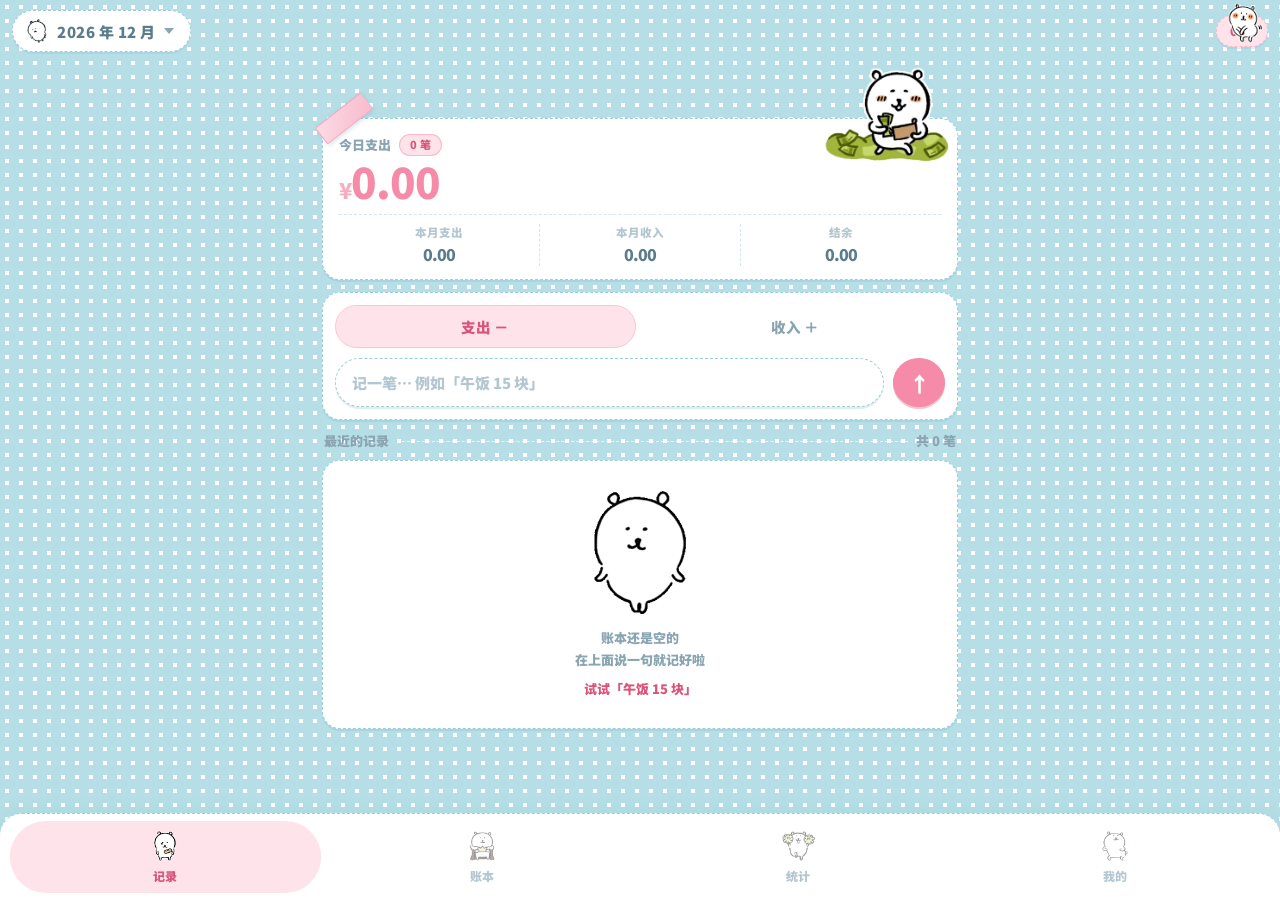
==== xiongji/index.html @ afe5c3e2 "xiongji: suppress long-press select / callout" ====
<!DOCTYPE html>
<html lang="zh-CN">
<head>
<meta charset="UTF-8">
<meta name="viewport" content="width=device-width, initial-scale=1, viewport-fit=cover, maximum-scale=1, user-scalable=no">
<meta name="format-detection" content="telephone=no">
<title>熊记</title>
<meta name="description" content="手账风记账 · 快捷指令自动记账 · 数据存自己的 GitHub 私有仓库 · 离线可用">
<!-- theme-color 设为白色：iOS 独立 App 模式下视口底部约 47pt 是系统窗口背景区
     （网页渲染不进去），它的填色跟这里 / manifest 的 background_color 走。
     设成白色才能和底部 tab 栏连成一片，不然会露出一条薄荷色带。 -->
<meta name="theme-color" content="#FFFFFF">
<link rel="manifest" href="./manifest.json">
<link rel="icon" type="image/png" href="./icons/icon-192.png">
<link rel="apple-touch-icon" href="./icons/apple-touch-icon.png">
<link rel="stylesheet" href="./assets/fonts/notosans.css">
<meta name="apple-mobile-web-app-capable" content="yes">
<meta name="mobile-web-app-capable" content="yes">
<meta name="apple-mobile-web-app-status-bar-style" content="black-translucent">
<meta name="apple-mobile-web-app-title" content="熊记">

<style>
/* ==========================================================================
   熊记 · 手账拼贴风（蓝粉双拼）
   ---------------------------------------------------------------------------
   配色（从参考图采样，改动请同步这里）：
     薄荷蓝底 #B5DEE6 + 白波点    米白纸 #FFFFFF    虚线描边 #9CCBD9
     主粉 #F58BA8   浅粉 #FFE3EA   深粉字 #D9557A   淡蓝底 #E8F6F8
   粉色深浅搭配：浅粉底配深粉字、深粉底配白字；收入走淡蓝做对照。

   ⚠️ 层级表（本文件所有 z-index 都在这里，别再散落各处）：
     10  内容 / 卡片
     40  底部任务栏
     60  月份面板遮罩   61  月份面板
     80  弹层遮罩       81  弹层
     90  二次确认层
     95  toast
   ⚠️ 内容区 main 的顶部内边距不能去掉：卡片上的胶带是 top:-11px 探出卡外的，
     而 main 是 overflow-y:auto，会把超出部分裁掉 —— 那样胶带就只剩半个三角。
   ========================================================================== */

:root{
  --page:#B5DEE6;         /* 页面底：薄荷蓝 */
  --paper:#FFFFFF;        /* 卡片纸 */
  --paper-soft:#FDFBF6;   /* 次级纸色 */
  --line:#9CCBD9;         /* 虚线描边 */
  --line-soft:#CFE8EF;    /* 浅描边 */
  --ink:#5A7C8C;          /* 正文 */
  --ink2:#8AA5B2;         /* 次要文字 */
  --ink3:#B3C7D0;         /* 更淡 */
  --pink:#F58BA8;         /* 主粉 */
  --pink-l:#FFE3EA;       /* 浅粉 */
  --pink-d:#D9557A;       /* 深粉（浅粉底上的字） */
  --blue-l:#E8F6F8;       /* 淡蓝底 */
  --blue-d:#7FB8CC;
  --sh:0 2px 0 rgba(150,196,212,.40);
  --sh-sm:0 2px 0 rgba(150,196,212,.30);
  --r-lg:18px;
  --r-md:15px;
  --r-sm:12px;
  --tabbar-h:64px;
}
*{box-sizing:border-box; -webkit-tap-highlight-color:transparent;}

/* 禁掉双指捏合缩放：加进主屏后还能捏小的话，露出的白边一眼看出是网页。
   viewport 的 user-scalable=no 在 iOS 上基本被忽略，真正管用的是下面这两条
   （见 JS 里的 lockZoom）。别在 touchend 里 preventDefault，会吃掉 click。 */
html,body{touch-action:pan-x pan-y; overscroll-behavior:none;}

/* 禁掉长按选中文字 / 长按弹出「拷贝·查询」气泡 / 长按元素被拎起来放大。
   这三样是 Safari 的行为，出现在 App 里就会「一看就是网页」。
   -webkit-touch-callout 管的正是那个气泡和"拎起来"的效果，缺它光禁 user-select 不够。
   注意：输入框必须单独开回来（见下面 input,textarea 那条），
   否则 token 输入框长按弹不出「粘贴」、记账输入框没法长按改字。 */
html,body{
  -webkit-user-select:none;user-select:none;
  -webkit-touch-callout:none;
}

/* ⚠️ html 的底色必须是白色 —— iOS 独立 App 模式下视口底部约 47pt 是系统窗口
   背景区（网页渲染不进去），**系统画那条带时取的就是 html 的底色**。
   设成薄荷色就会在底部露出一条薄荷带，看起来像 tab 栏没贴底。
   页面真正的薄荷底 + 波点由下面的 body::before 铺满视口（见那条注释）。 */
html{
  -webkit-text-size-adjust:100%; overflow-anchor:none;
  height:100%; overflow:hidden;
  background-color:#FFFFFF;
}
body{
  /* ⚠️ 高度必须由 JS 写 --app-h，**不要改成 height:100% / 100vh / 100dvh**。
     2026-10-14 实测教训：把这里换成纯 CSS 之后，用户反馈"底栏又悬空了"——
     也就是退回了 100vh 那条路。iOS 独立 App 下 100vh 偏小，
     body 跟着偏矮，底部就漏出一条。
     setAppHeight() 里读 window.innerHeight（并用 visualViewport 兜底）写进来的值，
     才是和真实可视区对齐的那个高度。 */
  height:100%;
  height:var(--app-h,100%);
  margin:0; color:var(--ink);
  background:transparent;
  /* 思源黑体 Black（Noto Sans SC 900）本地打包，离线可用；后面是系统兜底。
     ⚠️ 这套字体只打包了 900 一档（用户选的「圆润粗体」效果就靠它）。
        所以 body/button/input 的字重都钉在 900 —— 不写的话浏览器会拿 400
        去匹配，900 那档就白打包了，字会显得又细又不像选的样子。 */
  font-family:'Noto Sans SC','PingFang SC','Hiragino Sans GB','Microsoft YaHei',-apple-system,sans-serif;
  line-height:1.45;
  font-weight:900;
  display:flex; flex-direction:column;
  overflow:hidden;
}
/* 金额 / 统计数字：等宽对齐 + 紧字距（与原版熊记同一组选择器与取值） */
.num,.hero-amt,.sum-amt,.st-amt,.row-amt,.cell-v,.split-v,.mcol-v,.cat-amt,.bud-foot{
  font-variant-numeric:tabular-nums;
  letter-spacing:-1px;
}
/* 薄荷底 + 白波点：固定铺满视口，垫在所有内容之下。
   底色放在这一层而不是 html 上，是为了让 html 保持白色（见上面那条注释）。 */
body::before{
  content:''; position:fixed; inset:0; z-index:0; pointer-events:none;
  background-color:var(--page);
  background-image:radial-gradient(#FFFFFF 2.2px, transparent 2.5px);
  background-size:14px 14px;
}
/* 独立 App 模式下视口底部约 47pt 是 iOS 窗口背景区（网页渲染不进去），
   那里由系统填成白色、和 tab 栏同色；视口最底部本来就被 tab 栏盖住，
   所以波点不需要再做渐隐。 */

/* 按钮 / 输入框的字重也要跟着钉到 900：控件不继承 body 的字重，
   浏览器的 UA 默认值会把它们按 400 渲染，那 900 那档就白打包了。 */
button{font-family:inherit; font-weight:900; color:var(--ink); cursor:pointer; border:none; background:none; padding:0;}
input,select,textarea{font-family:inherit; font-weight:900; color:var(--ink);}
/* 输入框例外：上面全局禁了长按选中，这里必须把输入类元素开回来，
   否则 Token 输入框长按弹不出「粘贴」、记账输入框没法长按改字。
   (-webkit-user-select 是给旧版 iOS Safari 的) */
input,textarea,select,[contenteditable]{
  -webkit-user-select:text; user-select:text;
  -webkit-touch-callout:default;
}
input:focus,select:focus,textarea:focus{outline:none;}

/* 标题 / 加粗标签：本地只打包了 900 一档，
   让它们也用 900，避免浏览器拿 700 去合成加粗（那样字形会发虚）。 */
b,strong,h1,h2,h3,h4,h5,h6{font-weight:900;}

/* ---------- 顶栏 ---------- */
header{
  position:relative; z-index:30; flex:none;
  padding:calc(10px + env(safe-area-inset-top)) 12px 6px;
  display:flex; align-items:center; gap:8px;
}
.date-chip{
  display:flex; align-items:center; gap:8px; flex:none;
  background:var(--paper); border:1.5px dashed var(--line); border-radius:999px;
  box-shadow:var(--sh-sm);
  padding:8px 16px 8px 12px; font-size:15px; letter-spacing:.5px;
}
.date-chip .sticker{width:24px; height:24px; flex:none; transform:rotate(-10deg);}
.date-chip .sticker img{width:100%; height:100%; object-fit:contain;}
.date-chip .caret{
  width:0; height:0; flex:none;
  border-left:5px solid transparent; border-right:5px solid transparent;
  border-top:6px solid var(--ink2);
}
.head-right{margin-left:auto; display:flex; align-items:center; gap:6px;}
.chip{
  background:var(--paper); border:1.5px dashed var(--line); border-radius:999px;
  box-shadow:var(--sh-sm);
  padding:6px 13px; font-size:12.5px; color:var(--ink2); white-space:nowrap;
}
.chip.pink{color:var(--pink-d); background:var(--pink-l); border-color:rgba(245,139,168,.5);}
.nav-btn{
  width:32px; height:32px; flex:none; border-radius:50%;
  background:var(--paper); border:1.5px dashed var(--line); box-shadow:var(--sh-sm);
  font-size:16px; display:flex; align-items:center; justify-content:center;
}
.nav-btn:active{transform:scale(.94);}
.ym-label{font-size:14px; padding:0 2px; white-space:nowrap;}

/* ---------- 内容区 ----------
   ⚠️ 顶部内边距是给「探出卡片外的装饰」留的空间，别改小。
   两处探出量（实测值，改尺寸或角度要重算）：
     · 胶带 58×21 旋转 -38° → 旋转后的绘制框比布局盒高 15.6px，
       加上 top:-11px，实际探出卡外 **26.6px**（不是 11px）
     · 统计卡的熊 top:-52px → 探出 **52px**
   本容器 overflow-y:auto 会把超出的部分直接裁掉（熊头被切掉就是这个原因）。 */
main{
  position:relative; z-index:10; flex:1 1 auto; min-height:0;
  overflow-y:auto; -webkit-overflow-scrolling:touch;
  max-width:660px; width:100%; margin:0 auto;
  padding:30px 12px 12px;
}
main::-webkit-scrollbar{width:0;}
.page{display:none;}
.page.active{display:block;}

/* 记录页要三段固定（主卡 / 输入区 / 卡片流），单独用绝对定位铺满，
   高度由 inset 决定，不依赖 100vh（iOS 独立 App 下 100vh 会偏小）。
   ⚠️ top 必须是 0：本元素的包含块是 main 的 padding box，
   而 main 本来就在页头下方了。之前写 top:calc(--head-h + 8px) 等于
   把页头高度又加了一遍，卡片上方凭空多出 60px 空白。
   ⚠️ 也不能有 overflow:hidden —— 主卡的熊 top:-56px、胶带探出 26.6px，
   这一层一裁，熊的头和胶带就没了（.feed 自己会滚，不需要这层再裁）。 */
#page-record.active{
  position:absolute; z-index:10;
  top:0; left:12px; right:12px;
  bottom:calc(var(--tab-h,64px) + 8px);
  display:flex; flex-direction:column;
  padding:0; max-width:none; margin:0;
}
/* 主卡上方留出熊和胶带探出的空间（熊 56px）。
   60px = 56（熊）+ 4（和页头之间的呼吸） */
#page-record .hero{flex:none; margin-top:60px;}
#page-record .composer{flex:none;}
/* feed 是独立滚动容器（overflow-y:auto），卡片上探出卡外的胶带会被它裁掉，
   所以顶部要留 ≥27px；左右留 9px（胶带横向探出 7.3px）。
   用负外边距抵掉内边距，卡片宽度和位置不变。 */
#page-record .feed{
  flex:1 1 auto; min-height:0; overflow-y:auto; -webkit-overflow-scrolling:touch;
  padding:30px 9px 4px;
  margin:-30px -9px 0;
}
#page-record .feed::-webkit-scrollbar{width:0;}
/* 其余页面给底部任务栏留出空间 */
#page-ledger.active,#page-stats.active,#page-me.active{
  padding-bottom:calc(var(--tab-h,64px) + 14px);
}

/* ---------- 手账纸卡 ---------- */
.card{
  position:relative;
  background:var(--paper);
  border:1.5px dashed var(--line);
  border-radius:var(--r-lg);
  box-shadow:var(--sh);
}
.card.solid{border-style:solid; border-color:var(--line-soft);}

/* 胶带：横跨卡片左上角 —— 一半压在卡片上、一半探到卡片外。
   粉色要够深才在白卡上读得出来（浅粉会和白卡同色而"隐形"）。 */
.tape{
  position:absolute; left:-8px; top:-11px; width:58px; height:21px;
  border-radius:2px;
  background:linear-gradient(135deg,#FDDCE6 0%,#FAC9D8 52%,#F7BCCE 100%);
  border:1px solid rgba(240,163,186,.75);
  transform:rotate(-38deg);
  box-shadow:0 2px 4px rgba(120,175,195,.30);
  pointer-events:none; z-index:2;
}
.tape.tr{left:auto; right:-8px; transform:rotate(38deg);}
.tape.blue{
  background:linear-gradient(135deg,#E2F3F9 0%,#CBE7F0 52%,#BCDFEA 100%);
  border-color:rgba(146,196,213,.8);
}
/* 卡片右上角的星星贴纸（那个位置坐着头像熊，放胶带会压到它） */
.corner-star{
  position:absolute; right:9px; top:7px; width:28px; height:28px; z-index:2;
  transform:rotate(10deg); pointer-events:none;
  filter:drop-shadow(0 2px 3px rgba(150,196,212,.35));
}

/* ---------- 记录页 ---------- */
.hero{padding:15px 16px 13px; margin:0 0 12px;}
.hero .hero-head{display:flex; align-items:center; gap:8px;}
.hero .hero-head .lb{font-size:13px; color:var(--ink2);}
.tag-pink{
  display:inline-block; font-size:11px; padding:2px 10px; border-radius:999px;
  background:var(--pink-l); color:var(--pink-d); border:1px solid rgba(245,139,168,.5);
}
.tag-blue{
  display:inline-block; font-size:11px; padding:2px 10px; border-radius:999px;
  background:var(--blue-l); color:var(--ink2); border:1px solid var(--line);
}
.hero-amt{font-size:42px; line-height:1.08; margin:2px 0 0; color:var(--pink);}
.hero-amt small{font-size:22px; opacity:.7;}
.hero-rule{border-top:1.5px dashed var(--line-soft); margin:11px 0 9px;}
.split{display:flex;}
.split > div{flex:1; text-align:center;}
.split > div + div{border-left:1.5px dashed var(--line-soft);}
.split .k{font-size:11.5px; color:var(--ink3);}
.split-v{font-size:16px; margin-top:2px;}
.hero-bear{
  position:absolute; right:4px; top:-56px; width:132px; height:104px;
  background:url('./assets/bear/hero-cash.png') no-repeat center/contain;
  pointer-events:none;
}

.composer{padding:12px; margin:0 0 12px;}
.composer .types{display:flex; gap:9px; margin-bottom:10px;}
/* 支出/收入切换：位置靠底层滑块（.type-pill）平移，不用 CSS transition —— 由弹簧
   内核每帧写 transform，和按压缩放走同一个值，两者才不会脱节。
   按压反馈：按下 k=470/d=27（过阻尼，按住不晃）→ 松手 k=380/d=12（欠阻尼回弹）。 */
.type-btn{
  flex:1; padding:10px 0; border-radius:999px; font-size:14.5px;
  background:transparent; color:var(--ink2);
  border:1.5px solid transparent;
  position:relative; z-index:1;
  transform-origin:50% 50%;
  will-change:transform;
}
.type-btn:active{transform:none;}   /* 交给 JS 弹簧，别和 :active 的 CSS 变换打架 */
/* 浅粉底配深粉字（支出＝主动作）；收入走淡蓝 */
.type-btn.on-ex{color:var(--pink-d);}
.type-btn.on-in{color:var(--blue-d);}
/* 跟随滑块：粉色/蓝色底 + 描边都在这里，跨按钮平移。
   ⚠️ 宽度必须由 JS 量按钮 rect 后写入；CSS 里不给 width，
      否则 flex 会把初始的 0 宽滑块拉到整行宽（看起来像一条通栏的线）。
   JS 未就绪时先靠 visibility 藏住，避免首帧闪一条错位的色带。 */
.type-pill{
  position:absolute; left:0; top:0; z-index:0;
  width:0; height:0; visibility:hidden;
  border-radius:999px; pointer-events:none;
  background:var(--pink-l); border:1.5px solid #FBC4D4;
  will-change:transform;
  /* 位置和宽度走同一条过渡，两者天然同步（不会一个先到一个后到）。
     缓动与形变展开同一条曲线，手感一致。
     ⚠️ 别改用 rAF 弹簧：滑块是「滑到某个位置」的定位行为，
        一旦 rAF 被节流（后台标签/被遮挡窗口）就会卡在半路。 */
  transition:transform .34s cubic-bezier(.22,.9,.24,1),
             width .34s cubic-bezier(.22,.9,.24,1),
             background-color .2s ease, border-color .2s ease;
}
.type-pill.ready{visibility:visible;}
.type-pill.noanim{transition:none;}   /* 初始定位 / 尺寸变化时不动画 */
.type-pill.income{background:var(--blue-l); border-color:var(--blue-d);}
.types{position:relative;}
.input-row{display:flex; gap:9px; align-items:stretch;}
.input-row input{
  flex:1; min-width:0; padding:13px 16px; font-size:15px;
  background:var(--paper); border:1.5px dashed var(--line); border-radius:999px;
  box-shadow:var(--sh-sm);
}
.input-row input::placeholder{color:var(--ink3);}
/* 深粉底配白箭头。按压反馈同 .type-btn：同一个弹簧内核驱动 */
.send{
  width:52px; flex:none; border-radius:50%; font-size:21px; color:#fff;
  background:var(--pink); border:1.5px solid var(--pink);
  box-shadow:0 2px 0 rgba(217,85,122,.35);
  display:flex; align-items:center; justify-content:center;
  transform-origin:50% 50%;
  will-change:transform;
}
.send:active{transform:none;}
.send:active{transform:scale(.94);}

.feed-head{display:flex; align-items:center; gap:8px; margin:0 2px 9px;}
.feed-head .t{font-size:13px; color:var(--ink2);}
.feed-head .ln{flex:1; border-top:1.5px dashed rgba(255,255,255,.75);}
.feed-head .n{font-size:13px; color:var(--ink2);}

.rec{
  display:flex; align-items:center; gap:11px;
  padding:12px 13px; margin-bottom:11px;
}
.rec-icon{
  width:46px; height:46px; flex:none; border-radius:13px;
  background:var(--blue-l); border:1.5px dashed var(--line-soft);
  display:flex; align-items:center; justify-content:center; overflow:hidden;
}
.rec-icon img{width:38px; height:38px; object-fit:contain;}
.rec-mid{flex:1; min-width:0;}
.rec-cat{font-size:15px; letter-spacing:.3px;}
.rec-sub{font-size:11.5px; color:var(--ink3); margin-top:2px; white-space:nowrap; overflow:hidden; text-overflow:ellipsis;}
.row-amt{font-size:19px; flex:none; color:var(--pink);}
.row-amt.in{color:var(--blue-d);}
.rec-tools{display:flex; gap:6px; flex:none;}
.tool{
  border-radius:999px; padding:4px 11px; font-size:11.5px;
  background:var(--blue-l); border:1px dashed var(--line-soft); color:var(--ink2);
}
.tool.danger{background:var(--pink-l); border-color:rgba(245,139,168,.5); color:var(--pink-d);}
.tool:active{transform:scale(.94);}

.empty{
  padding:24px 16px 28px; text-align:center;
  display:flex; flex-direction:column; align-items:center; gap:7px;
}
.empty img{width:104px; height:auto;}
.empty .t{font-size:13px; color:var(--ink2); line-height:1.7;}

/* ---------- 账本页 ---------- */
.sum{padding:14px 15px; margin-bottom:13px;}
.sum .top{display:flex; align-items:flex-end; justify-content:space-between; gap:10px;}
.sum .lb{font-size:13px; color:var(--ink2);}
.sum-amt{font-size:33px; line-height:1.1; color:var(--pink);}
.sum .right{text-align:right; font-size:12.5px; color:var(--ink2);}
.day-head{
  display:flex; align-items:baseline; justify-content:space-between;
  margin:13px 3px 8px; font-size:13.5px;
}
.day-head .sm{font-size:11.5px; color:var(--ink3);}
.entry{display:flex; align-items:center; gap:10px; padding:11px 12px; margin-bottom:9px;}
.entry .dot{
  width:34px; height:34px; flex:none; border-radius:10px;
  background:var(--blue-l); border:1.3px dashed var(--line-soft);
  display:flex; align-items:center; justify-content:center; overflow:hidden;
}
.entry .dot img{width:27px; height:27px; object-fit:contain;}
.entry .n{flex:1; min-width:0; font-size:14px;}
.entry .n em{display:block; font-style:normal; font-size:11px; color:var(--ink3); margin-top:1px;}
.entry .a{font-size:16.5px; flex:none; color:var(--pink);}
.entry .a.in{color:var(--blue-d);}

/* ---------- 统计页 ---------- */
/* 上方留出熊探出的 52px（.st-bear top:-52px）。
   ⚠️ 这里是 margin-top，会和 main 的 30px 顶部内边距叠加 ——
   所以填 26px，合计 56px = 52（熊）+ 4（呼吸）。别按 52 填。 */
.st-hero{padding:15px 16px; margin:26px 0 13px;}
.st-hero .lb{font-size:13px; color:var(--ink2);}
.st-amt{font-size:36px; line-height:1.1; color:var(--pink);}
.st-bear{
  position:absolute; right:6px; top:-52px; width:124px; height:96px;
  background:url('./assets/bear/hero-think.png') no-repeat center/contain;
  pointer-events:none;
}
.grid2{display:flex; gap:11px; margin-bottom:13px;}
.cell{flex:1; padding:12px 13px;}
.cell .k{font-size:11.5px; color:var(--ink3);}
.cell-v{font-size:19px; margin-top:2px;}
.cell-v.sm{font-size:15px;}
.sec{padding:13px 14px; margin-bottom:13px;}
.sec-head{display:flex; align-items:center; justify-content:space-between; margin-bottom:11px;}
.sec-head .t{font-size:14.5px;}
.cat-row{display:flex; align-items:center; gap:9px; margin-bottom:10px;}
.cat-row:last-child{margin-bottom:0;}
.cat-ico{
  width:34px; height:34px; flex:none; border-radius:10px;
  background:var(--blue-l); border:1.3px dashed var(--line-soft);
  display:flex; align-items:center; justify-content:center; overflow:hidden;
}
.cat-ico img{width:27px; height:27px; object-fit:contain;}
.cat-name{width:48px; flex:none; font-size:13px;}
.bar{flex:1; height:12px; border-radius:999px; background:var(--blue-l);
  border:1px solid var(--line-soft); overflow:hidden;}
.bar i{display:block; height:100%; border-radius:999px;}
.cat-amt{width:56px; text-align:right; font-size:13px; flex:none;}

.budget-bar{height:16px; border-radius:999px; background:var(--blue-l);
  border:1px solid var(--line-soft); overflow:hidden;}
/* 预算条：浅粉→主粉渐变 */
.budget-bar i{display:block; height:100%; border-radius:999px;
  background:linear-gradient(90deg,#FBC4D4,#F58BA8);}
.bud-foot{display:flex; justify-content:space-between; font-size:12px; color:var(--ink2); margin-top:7px;}

.mbars{display:flex; align-items:flex-end; gap:9px; height:104px;}
.mcol{flex:1; display:flex; flex-direction:column; align-items:center; gap:4px; height:100%; justify-content:flex-end;}
.mcol .bars{width:100%; flex:1; display:flex; align-items:flex-end; gap:3px;}
.mcol .bars i{flex:1; display:block; border-radius:4px 4px 2px 2px;}
.mcol .bars i.e{background:var(--pink);}
.mcol .bars i.n{background:var(--blue-d);}
.mcol .lbl{font-size:10.5px; color:var(--ink3); flex:none;}
.mcol.on .lbl{background:var(--pink-l); color:var(--pink-d); border-radius:999px; padding:1px 6px;}

.dchart{display:flex; align-items:flex-end; gap:2.5px; height:64px;}
.dchart i{flex:1; border-radius:3px 3px 1px 1px; min-height:3px; background:var(--pink);}
.dchart i.z{background:var(--line-soft);}
.dchart-axis{display:flex; justify-content:space-between; font-size:11px; color:var(--ink3); margin-top:5px;}

/* ---------- 我的页 ---------- */
.me-hero{display:flex; align-items:center; gap:13px; padding:15px 16px; margin-bottom:13px;}
.me-avatar{
  width:64px; height:64px; flex:none; border-radius:18px;
  background:var(--pink-l); border:1.5px dashed rgba(245,139,168,.5);
  display:flex; align-items:center; justify-content:center; overflow:hidden;
}
.me-avatar img{width:52px; height:52px; object-fit:contain;}
.me-hero .t{font-size:18px;}
.me-hero .s{font-size:12.5px; color:var(--ink2); margin-top:3px;}
.feat-grid{display:flex; flex-wrap:wrap; gap:11px;}
.feat{
  width:calc(50% - 5.5px); padding:13px 12px; text-align:left;
  display:flex; flex-direction:column; align-items:flex-start; gap:2px;
}
.feat.wide{width:100%;}
.feat .ic{
  width:44px; height:44px; border-radius:13px; margin-bottom:7px;
  background:var(--blue-l); border:1.4px dashed var(--line-soft);
  display:flex; align-items:center; justify-content:center; overflow:hidden;
}
.feat .ic img{width:37px; height:37px; object-fit:contain;}
.feat .n{font-size:14.5px;}
.feat .d{font-size:11.5px; color:var(--ink3);}
.foot-note{font-size:11.5px; color:var(--ink2); text-align:center; line-height:1.9; padding:2px 10px 6px;}

/* ---------- 底部任务栏 ----------
   ⚠️ 独立 App 模式下，网页视口比屏幕矮约 47pt（iOS 的窗口背景区，网页画不进去），
   那条带由系统按 manifest 的 background_color 填色。
   所以 manifest 的 background_color 设成白色 = 和本栏同色，视觉上就一路贴到屏幕底。
   若改成本栏其它颜色，记得同步改 manifest.json，否则底部会露出一条异色带。

   ⚠️ 底部内边距不再按 safe-area 叠加：
   独立模式下可视区**已经包含** Home Indicator 那段，再补一次 safe-area 等于留两遍，
   底栏会浮起来约 34px（这就是"任务栏有点高"的来源）。
   与「待会吃什么 / 懒人记账 / 坚持 / 电子收纳」四处保持同一做法：写死 8px。 */
.tabbar{
  position:fixed; left:0; right:0; bottom:0; z-index:40;
  background:var(--paper); border-top:1.5px dashed var(--line);
  border-radius:22px 22px 0 0;
  box-shadow:0 -3px 14px rgba(150,196,212,.20);
  padding:7px 10px 8px;
  display:flex; gap:6px;
}
.tab{
  flex:1; position:relative; z-index:1;
  padding:9px 0 8px; border-radius:999px;
  display:flex; flex-direction:column; align-items:center; gap:5px;
  font-size:12px; color:var(--ink3);
}
/* 图标 32px。加 max-width 兜底：个别贴纸是「两只熊并排」的宽图，
   只限高度的话会被拉得很宽，撑破 tab。 */
.tab img{height:32px; width:auto; max-width:72%; object-fit:contain; opacity:.42; filter:grayscale(.6);}
.tab.on{background:var(--pink-l); color:var(--pink-d);}
.tab.on img{opacity:1; filter:none;}
.tab-pill{
  position:absolute; left:0; top:0; z-index:0; border-radius:999px;
  background:var(--pink-l); pointer-events:none;
  transform:translate3d(0,0,0);
  transition:transform .3s cubic-bezier(.22,.9,.24,1);
}
@media(prefers-reduced-motion:reduce){ .tab-pill{transition:none} }

/* ---------- 月份选择面板 ---------- */
#dpMask{
  position:fixed; inset:0; z-index:60; background:rgba(90,140,160,.30);
  opacity:0; pointer-events:none; transition:opacity .26s ease;
}
#dpMask.show{opacity:1; pointer-events:auto;}
#dpPanel{
  position:fixed; z-index:61; display:none; overflow:hidden;
  background:var(--paper); border:1.5px dashed var(--line); box-shadow:var(--sh);
}
#dpPanel.show{display:block;}
.dp-inner{padding:16px; opacity:0;}
.dp-year{display:flex; align-items:center; justify-content:center; gap:14px; margin-bottom:14px;}
.dp-year .y{font-size:17px; letter-spacing:1px; min-width:84px; text-align:center;}
.dp-yb{
  width:34px; height:34px; border-radius:50%; font-size:17px;
  background:var(--blue-l); border:1.5px dashed var(--line-soft); box-shadow:var(--sh-sm);
  display:flex; align-items:center; justify-content:center;
}
.dp-grid{display:grid; grid-template-columns:repeat(3,1fr); gap:9px;}
.dp-cell{
  padding:11px 4px; border-radius:var(--r-sm); text-align:center; font-size:14px;
  background:var(--blue-l); border:1.3px dashed var(--line-soft); color:var(--ink);
}
.dp-cell.future{opacity:.35;}
.dp-cell.on{background:var(--pink-l); color:var(--pink-d); border-color:#FBC4D4;}
.dp-today{width:100%; margin-top:14px; padding:12px 0; border-radius:999px; font-size:15px;
  background:var(--pink-l); color:var(--pink-d); border:1.5px solid #FBC4D4; box-shadow:var(--sh-sm);}

/* ---------- 弹层（记一笔 / 编辑） ----------
   ⚠️ 分两层：#sheet 只负责外观（不滚动），胶带/星星挂在它身上；
   真正滚动的是内层 #sheetScroll。装饰若挂在滚动容器上，探出的部分会被裁掉。 */
#mask{
  position:fixed; inset:0; z-index:80; background:rgba(90,140,160,.30);
  display:none; align-items:flex-end; justify-content:center;
}
#mask.show{display:flex;}
#sheet{
  position:relative; width:100%; max-width:560px; max-height:90vh;
  display:flex; flex-direction:column;
  background:var(--paper); border:1.5px dashed var(--line);
  border-radius:26px 26px 0 0;
  box-shadow:0 -6px 24px rgba(150,196,212,.28);
  animation:sheetUp .22s ease;
  /* ⚠️ 这里绝不能加 overflow:hidden —— 胶带和星星是故意探出面板外的
     （胶带 top:-9px 且旋转后实际探出 26.6px），裁掉就又是那个老 bug。
     形变展开期间的裁切由 JS 临时加/去，静止态保持可见。 */
}
@keyframes sheetUp{from{transform:translateY(30px);} to{transform:none;}}
/* 胶带探出弹层顶部 26.6px（旋转后的实测值），挂在不滚动的 #sheet 上 */
#sheet::before{
  content:''; position:absolute; left:12px; top:-9px; width:58px; height:21px;
  border-radius:2px;
  background:linear-gradient(135deg,#FDDCE6 0%,#FAC9D8 52%,#F7BCCE 100%);
  border:1px solid rgba(240,163,186,.75);
  transform:rotate(-38deg);
  box-shadow:0 2px 4px rgba(120,175,195,.30);
  pointer-events:none; z-index:3;
}
/* 内层滚动区：sticky 的标题栏要在这一层里才吸得住 */
#sheetScroll{
  flex:1 1 auto; min-height:0;
  overflow-y:auto; -webkit-overflow-scrolling:touch;
  border-radius:inherit;
}
.sheet-head{
  position:sticky; top:0; z-index:2;
  padding:15px 16px 12px;
  background:var(--paper); border-radius:26px 26px 0 0;
  display:flex; align-items:center; justify-content:space-between; gap:10px;
  box-shadow:0 2px 10px rgba(150,196,212,.14);
}
.sheet-head h2{margin:0; font-size:18px; letter-spacing:1px;}
.sheet-close{
  width:32px; height:32px; flex:none; border-radius:50%; font-size:16px;
  background:var(--paper); border:1.5px dashed var(--line);
  display:flex; align-items:center; justify-content:center;
}
.sheet-star{
  position:absolute; right:8px; top:-14px; width:34px; height:34px; z-index:4;
  background:url('./assets/bear/mark-sparkle.png') no-repeat center/contain;
  transform:rotate(10deg); pointer-events:none;
  filter:drop-shadow(0 2px 3px rgba(150,196,212,.35));
}
/* 弹层同理：独立模式下不再叠加 safe-area（理由见 .tabbar） */
.sheet-body{padding:14px 14px 20px;}
.fld{margin-bottom:15px;}
.fld > .lb{display:block; font-size:12.5px; color:var(--ink2); margin-bottom:7px;}
.fld input[type=text],.fld input[type=number],.fld input[type=password],
.fld input[type=datetime-local],.fld select{
  width:100%; padding:13px 15px; font-size:15px;
  background:var(--paper); border:1.5px dashed var(--line); border-radius:var(--r-sm);
  box-shadow:var(--sh-sm);
}
.fld input::placeholder{color:var(--ink3);}
.amount-box{
  padding:12px 15px; border-radius:var(--r-md);
  background:var(--pink-l); border:1.5px dashed rgba(245,139,168,.5);
}
.amount-box .k{font-size:11.5px; color:var(--pink-d); opacity:.8;}
.amount-box input{
  width:100%; border:none; background:transparent; font-size:32px; padding:2px 0 0;
  color:var(--ink);
}
.chips{display:grid; grid-template-columns:repeat(auto-fill,minmax(76px,1fr)); gap:9px;}
.cchip{
  padding:9px 3px; border-radius:var(--r-sm); text-align:center; font-size:11.5px;
  background:var(--paper); border:1.5px dashed var(--line); box-shadow:var(--sh-sm);
}
.cchip img{width:30px; height:30px; object-fit:contain; display:block; margin:0 auto 3px;}
.cchip.on{background:var(--pink-l); color:var(--pink-d); border-color:#FBC4D4; border-style:solid;}
.achips{display:flex; flex-wrap:wrap; gap:8px;}
.achip{
  padding:7px 14px; border-radius:999px; font-size:12.5px;
  background:var(--paper); border:1.5px dashed var(--line); box-shadow:var(--sh-sm);
}
.achip.on{background:var(--pink-l); color:var(--pink-d); border-color:#FBC4D4; border-style:solid;}
.btn{
  padding:12px 16px; border-radius:999px; font-size:14.5px;
  background:var(--paper); border:1.5px dashed var(--line); box-shadow:var(--sh-sm);
}
.btn:active{transform:scale(.97);}
.btn.primary{background:var(--pink-l); color:var(--pink-d); border-color:#FBC4D4; border-style:solid;}
.btn.danger{background:var(--pink); color:#fff; border-color:var(--pink); border-style:solid;
  box-shadow:0 2px 0 rgba(217,85,122,.35);}
.btn.block{width:100%; display:block; padding:14px; font-size:16px;}
.btn-row{display:flex; gap:10px;}
.btn-row .btn{flex:1;}

/* ---------- 二次确认层 ---------- */
#cfm{
  position:fixed; inset:0; z-index:90; background:rgba(90,140,160,.34);
  display:none; align-items:center; justify-content:center; padding:22px;
}
#cfm.show{display:flex;}
#cfmBox{
  width:100%; max-width:330px; padding:22px 20px; text-align:center;
  background:var(--paper); border:1.5px dashed var(--line); border-radius:var(--r-lg);
  box-shadow:0 10px 30px rgba(150,196,212,.32);
  animation:cfmIn .16s ease;
}
@keyframes cfmIn{from{transform:scale(.94); opacity:.6;} to{transform:none; opacity:1;}}
#cfmMsg{font-size:15px; line-height:1.65;}

/* ---------- toast ---------- */
#toast{
  position:fixed; left:50%; bottom:calc(var(--tabbar-h) + 26px);
  transform:translateX(-50%) translateY(10px);
  z-index:95; opacity:0; pointer-events:none;
  max-width:86vw; padding:11px 20px; border-radius:999px;
  background:rgba(90,140,160,.95); color:#fff; font-size:13px; text-align:center;
  box-shadow:var(--sh-sm);
  transition:opacity .18s, transform .18s;
}
#toast.show{opacity:1; transform:translateX(-50%) translateY(0);}

/* 顶部右侧探头的熊。
   账本/统计页的卡片右上角本来就坐着一只大熊（.st-bear / 首屏那只），
   两只挨太近会挤在一起，所以那两页把页头这只藏掉。 */
header::after{
  content:''; position:absolute; right:12px; top:calc(2px + env(safe-area-inset-top));
  width:46px; height:42px; pointer-events:none;
  background:url('./assets/bear/hero-welcome.png') no-repeat center/contain;
}
html[data-page="ledger"] header::after,
html[data-page="stats"] header::after{ display:none; }
/* 点击反馈：按下时轻微下沉，松手回弹 */
.tap{transition:transform .12s ease;}
.tap:active{transform:scale(.96);}
</style>
<script>
/* 首屏就判定是否「独立 App 模式」（加到主屏后从图标启动）——必须在 CSS 生效前设置。
   原先这个判断放在 boot() 里（页面底部），结果是首屏会先按「浏览器模式」渲染：
   那时 CSS 匹配 html:not([data-standalone]) 分支，底栏底部会多留一份
   env(safe-area-inset-bottom)（真机约 34px）；等 JS 跑完才切回 8px。
   JS 若因任何原因延迟（同步请求、SW 更新），用户就会看到底栏浮着的那一版。
   提到这里就与「待会吃什么 / 懒人记账 / 坚持 / 电子收纳」四处的做法一致了。 */
(function () {
  var sa = 0;
  try {
    if (window.navigator.standalone === true) sa = 1;
    else if (window.matchMedia && window.matchMedia('(display-mode: standalone)').matches) sa = 1;
    else if (window.matchMedia && window.matchMedia('(display-mode: fullscreen)').matches) sa = 1;
  } catch (e) {}
  document.documentElement.setAttribute('data-standalone', sa ? '1' : '0');
})();
</script>
</head>

<body>

<header>
  <button class="date-chip tap" id="dateBtn">
    <span class="sticker"><img src="./assets/bear/cat-other.png" alt=""></span>
    <span id="dateText">—</span>
    <span class="caret"></span>
  </button>
  <div class="head-right" id="headRight">
    <span class="chip" id="headChip">—</span>
  </div>
</header>

<main>
  <!-- ============ 记录 ============ -->
  <section class="page active" id="page-record">
    <div class="card hero">
      <span class="tape"></span>
      <span class="hero-bear"></span>
      <div class="hero-head">
        <span class="lb">今日支出</span>
        <span class="tag-pink" id="todayCount">0 笔</span>
      </div>
      <div class="hero-amt" id="todayAmt"><small>¥</small>0.00</div>
      <div class="hero-rule"></div>
      <div class="split">
        <div><div class="k">本月支出</div><div class="split-v" id="monthOut">0.00</div></div>
        <div><div class="k">本月收入</div><div class="split-v" id="monthIn">0.00</div></div>
        <div><div class="k">结余</div><div class="split-v" id="monthNet">0.00</div></div>
      </div>
    </div>

    <div class="card composer">
      <div class="types">
        <span class="type-pill" id="typePill"></span>
        <button class="type-btn on-ex" id="typeEx">支出 －</button>
        <button class="type-btn" id="typeIn">收入 ＋</button>
      </div>
      <div class="input-row">
        <input id="chatInput" placeholder="记一笔… 例如「午饭 15 块」" autocomplete="off">
        <button class="send" id="chatSend">↑</button>
      </div>
    </div>

    <div class="feed-head">
      <span class="t">最近的记录</span>
      <span class="ln"></span>
      <span class="n" id="feedCount">共 0 笔</span>
    </div>
    <div class="feed" id="feed"></div>
  </section>

  <!-- ============ 账本 ============ -->
  <section class="page" id="page-ledger">
    <div class="card sum">
      <span class="tape"></span>
      <div class="top">
        <div>
          <div class="lb" id="ledgerLabel">本月支出</div>
          <div class="sum-amt" id="ledgerAmt">¥0.00</div>
        </div>
        <div class="right">
          结余 <b id="ledgerNet">0.00</b><br>
          <span class="tag-pink" id="ledgerCount" style="margin-top:5px;display:inline-block;">0 笔</span>
        </div>
      </div>
    </div>
    <div id="ledgerBody"></div>
  </section>

  <!-- ============ 统计 ============ -->
  <section class="page" id="page-stats">
    <div class="card st-hero">
      <span class="tape"></span>
      <span class="st-bear"></span>
      <div class="lb">本月支出</div>
      <div class="st-amt" id="stAmt">¥0.00</div>
      <div style="margin-top:7px;"><span class="tag-pink" id="stCount">0 笔</span></div>
    </div>

    <div class="grid2">
      <div class="card cell"><div class="k">本月收入</div><div class="cell-v" id="stIn">0.00</div></div>
      <div class="card cell"><div class="k">日均支出</div><div class="cell-v sm" id="stAvg">0.00</div></div>
    </div>

    <div class="card sec">
      <div class="sec-head"><span class="t">分类占比</span><span class="tag-pink" id="catTopTag">前 4</span></div>
      <div id="catRows"></div>
    </div>

    <div class="card sec">
      <div class="sec-head"><span class="t">预算使用</span><span style="font-size:13px;" id="budPct">未设置</span></div>
      <div class="budget-bar"><i id="budFill" style="width:0%"></i></div>
      <div class="bud-foot"><span id="budUsed">已用 0.00</span><span id="budLeft">剩余 0.00</span></div>
      <button class="btn block" id="btnBudget" style="margin-top:12px;">设置月预算</button>
    </div>

    <div class="card sec">
      <div class="sec-head"><span class="t">近 6 个月</span>
        <span style="font-size:11px;">
          <span class="tag-pink">支出</span>
          <span class="tag-blue" style="margin-left:5px;">收入</span>
        </span>
      </div>
      <div class="mbars" id="mbars"></div>
    </div>

    <div class="card sec">
      <div class="sec-head"><span class="t">每日支出</span><span class="tag-pink" id="trendMax">—</span></div>
      <div class="dchart" id="dchart"></div>
      <div class="dchart-axis"><span>1 日</span><span id="axisEnd">31 日</span></div>
    </div>
  </section>

  <!-- ============ 我的 ============ -->
  <section class="page" id="page-me">
    <div class="card me-hero">
      <span class="tape"></span>
      <div class="me-avatar"><img src="./assets/bear/hero-welcome.png" alt=""></div>
      <div>
        <div class="t">我的熊记</div>
        <div class="s" id="meCount">已记录 0 笔</div>
      </div>
    </div>

    <div class="feat-grid">
      <button class="card feat" data-act="cats">
        <span class="ic"><img src="./assets/bear/cat-other.png" alt=""></span>
        <span class="n">分类管理</span>
        <span class="d" id="featCat">—</span>
      </button>
      <button class="card feat" data-act="export">
        <span class="ic"><img src="./assets/bear/cat-gouwu.png" alt=""></span>
        <span class="n">导出数据</span>
        <span class="d" id="featExp">—</span>
      </button>
      <button class="card feat" data-act="sync">
        <span class="ic"><img src="./assets/bear/hero-clap.png" alt=""></span>
        <span class="n">GitHub 同步</span>
        <span class="d" id="featSync">未配置</span>
      </button>
      <button class="card feat" data-act="about">
        <span class="ic"><img src="./assets/bear/hero-read.png" alt=""></span>
        <span class="n">关于</span>
        <span class="d" id="featVer">v1.0</span>
      </button>
      <button class="card feat wide" data-act="update">
        <span class="ic"><img src="./assets/bear/hero-load.png" alt=""></span>
        <span class="n">检查更新</span>
        <span class="d" id="featUpd">点一下刷新版本</span>
      </button>
    </div>

    <div class="foot-note" id="meFoot">数据存在本机 + 你自己的 GitHub 仓库</div>
  </section>
</main>

<nav class="tabbar" id="tabbar">
  <span class="tab-pill" id="tabPill"></span>
  <button class="tab on" data-page="record"><img src="./assets/bear/tab-record.png" alt=""><span>记录</span></button>
  <button class="tab" data-page="ledger"><img src="./assets/bear/tab-ledger.png" alt=""><span>账本</span></button>
  <button class="tab" data-page="stats"><img src="./assets/bear/tab-stats.png" alt=""><span>统计</span></button>
  <button class="tab" data-page="me"><img src="./assets/bear/tab-me.png" alt=""><span>我的</span></button>
</nav>

<!-- 月份选择面板 -->
<div id="dpMask"></div>
<div id="dpPanel"><div class="dp-inner" id="dpInner"></div></div>

<!-- 记一笔 / 编辑
     #sheet 只管外观（不滚动，胶带和星星挂它身上不会被裁），
     #sheetScroll 才是滚动层 -->
<div id="mask">
  <div id="sheet">
    <span class="sheet-star"></span>
    <div id="sheetScroll">
      <div class="sheet-head">
        <h2 id="sheetTitle">记一笔</h2>
        <button class="sheet-close" id="sheetClose">✕</button>
      </div>
      <div class="sheet-body" id="sheetBody"></div>
    </div>
  </div>
</div>

<!-- 二次确认（内置浏览器会静默拦掉原生 confirm，必须自己做） -->
<div id="cfm">
  <div id="cfmBox">
    <div id="cfmMsg"></div>
    <div class="btn-row" style="margin-top:16px;">
      <button class="btn danger" id="cfmOk">确 定</button>
      <button class="btn" id="cfmNo">取 消</button>
    </div>
  </div>
</div>

<div id="toast"></div>

<script>
(function(){
'use strict';

/* ==========================================================================
   0. 基础工具
   ========================================================================== */
var $ = function(id){ return document.getElementById(id); };
var pad = function(n){ return n < 10 ? '0' + n : '' + n; };
var esc = function(s){
  return String(s == null ? '' : s)
    .replace(/&/g,'&amp;').replace(/</g,'&lt;').replace(/>/g,'&gt;')
    .replace(/"/g,'&quot;').replace(/'/g,'&#39;');
};
var round2 = function(n){ return Math.round(n * 100) / 100; };
function money(n){
  var v = round2(Number(n) || 0);
  return v.toFixed(2).replace(/\B(?=(\d{3})+(?!\d))/g, ',');
}
function shortMoney(n){
  var v = Math.abs(Number(n) || 0);
  if (v >= 10000) return (v/10000).toFixed(1).replace(/\.0$/,'') + 'w';
  if (v >= 1000)  return (v/1000).toFixed(1).replace(/\.0$/,'') + 'k';
  return String(Math.round(v));
}
function ymd(ts){ var d = new Date(ts); return d.getFullYear()+'-'+pad(d.getMonth()+1)+'-'+pad(d.getDate()); }
function hm(ts){ var d = new Date(ts); return pad(d.getHours())+':'+pad(d.getMinutes()); }
function ymOf(ts){ return ymd(ts).slice(0,7); }
function nowYm(){ var d = new Date(); return d.getFullYear()+'-'+pad(d.getMonth()+1); }
function daysInMonth(ym){
  var p = ym.split('-');
  return new Date(Number(p[0]), Number(p[1]), 0).getDate();
}
function relTime(ts){
  if (!ts) return '时间未知';
  var d = ymd(ts), today = ymd(Date.now()), yest = ymd(Date.now() - 86400000);
  if (d === today) return '今天 ' + hm(ts);
  if (d === yest)  return '昨天 ' + hm(ts);
  return d.slice(5) + ' ' + hm(ts);
}
function toast(msg){
  var t = $('toast');
  t.textContent = msg;
  t.classList.add('show');
  clearTimeout(toast._t);
  toast._t = setTimeout(function(){ t.classList.remove('show'); }, 1900);
}

/* 弹簧按压：给元素按下时轻微缩放（CSS 的 :active 在 iOS 上偶发不触发） */
function spring(el){
  if (!el || el._spring) return;
  el._spring = true;
  el.addEventListener('touchstart', function(){ el.classList.add('tap'); }, {passive:true});
}

/* ==========================================================================
   1. 数据
   --------------------------------------------------------------------------
   localStorage key 沿用 xiongji-v1：线上同一个网址，老用户的本机数据
   无缝继承（换 key 等于让朋友的账目凭空消失）。
   数据形状也保持一致：{ records:{id:rec}, budget, cats, cfg }
   ========================================================================== */
var LS_KEY = 'xiongji-v1';
var VERSION = 'v1.0';

var S = { records:{}, budget:0, cats:null, cfg:{ owner:'', repo:'', token:'', auto:false } };

function load(){
  try {
    var raw = localStorage.getItem(LS_KEY);
    if (raw) {
      var d = JSON.parse(raw);
      S.records = d.records || {};
      S.budget  = Number(d.budget) || 0;
      S.cats    = d.cats || null;
      S.cfg     = Object.assign({ owner:'', repo:'', token:'', auto:false }, d.cfg || {});
    }
  } catch(e){ console.warn('读取本机数据失败', e); }
  // 老记录可能没有 ts，补算一个，否则排序和分组会乱
  Object.keys(S.records).forEach(function(id){
    var r = S.records[id];
    if (!r) return;
    if (!r.ts) {
      var guess = Date.parse(String(r.time||'').replace(' ','T'));
      r.ts = isNaN(guess) ? Date.now() : guess;
    }
  });
}
function save(){
  try {
    localStorage.setItem(LS_KEY, JSON.stringify({
      records:S.records, budget:S.budget, cats:S.cats, cfg:S.cfg
    }));
  } catch(e){ toast('本机存储写入失败'); }
}

/* ==========================================================================
   2. 分类
   ========================================================================== */
var CAT_ICON = {
  '餐饮':'cat-canyin', '购物':'cat-gouwu', '娱乐':'cat-yule', '医疗':'cat-yiliao',
  '学习':'cat-xuexi', '交通':'cat-jiaotong', '通讯':'cat-tongxun', '居住':'cat-juzhu',
  '人情':'cat-renqing', '日用':'cat-riyong', '其他':'cat-other'
};
var DEFAULT_CATS = [
  { name:'餐饮', type:'expense', kw:['饭','餐','吃','喝','午饭','早饭','晚饭','夜宵','外卖','美团','饿了么','食堂','咖啡','奶茶','星巴克','肯德基','麦当劳','汉堡','火锅','烧烤','小吃','米线','麻辣烫','拉面','面馆','牛肉面','盖饭','沙县','黄焖鸡','甜品','蛋糕','豆浆','粥','点心','快餐','简餐','酒馆','水果','买菜'] },
  { name:'购物', type:'expense', kw:['买','购物','超市','淘宝','天猫','京东','拼多多','唯品会','商场','服饰','衣服','鞋','优衣库','数码','家电','商城','旗舰店','便利店'] },
  { name:'娱乐', type:'expense', kw:['娱乐','电影','游戏','唱歌','ktv','演唱会','会员','视频','音乐','网易','腾讯视频','爱奇艺','优酷','bilibili','哔哩','steam','健身','游泳','按摩','足浴','酒吧','剧本杀','密室'] },
  { name:'医疗', type:'expense', kw:['医院','看病','药','买药','挂号','诊所','体检','医疗','口腔','牙科','门诊'] },
  { name:'学习', type:'expense', kw:['书','学习','培训','课程','学费','书店','考试','网课','文具','教材'] },
  { name:'交通', type:'expense', kw:['打车','出租车','滴滴','地铁','公交','高铁','火车','机票','航空','加油','停车','单车','哈啰','青桔','出行','车费','洗车','违章','摩拜','油费','过路费','高速','停车费','车票','船票','共享单车','电动车','充电桩','网约车'] },
  { name:'通讯', type:'expense', kw:['话费','流量','移动','联通','电信','宽带','网费','通讯','月租'] },
  { name:'居住', type:'expense', kw:['房租','租金','水费','电费','燃气','物业','取暖','中介费','押金','家政','保洁'] },
  { name:'人情', type:'expense', kw:['红包','礼金','礼物','随礼','转账','压岁','份子','小荷包','亲密付','代付'] },
  { name:'日用', type:'expense', kw:['纸巾','牙膏','洗发','沐浴','洗衣','清洁','日用','卫生纸','垃圾袋','日用百货'] },
  { name:'其他', type:'expense', kw:[] },
  { name:'工资', type:'income', kw:['工资','薪资','薪水','月薪','奖金','年终','绩效','补贴'] },
  { name:'兼职', type:'income', kw:['兼职','外快','私活','劳务'] },
  { name:'理财', type:'income', kw:['理财','基金','股票','利息','收益','余额宝','零钱通','定期'] },
  { name:'红包', type:'income', kw:['红包','压岁钱','礼金','转账','收款','转入','收到'] },
  { name:'报销', type:'income', kw:['报销','退款','退货','返现','赔付'] },
  { name:'其他收入', type:'income', kw:[] }
];
var ACCOUNTS = ['微信支付','支付宝','银行卡','现金','其他'];

function cats(){ return S.cats || DEFAULT_CATS; }
function catsOf(type){ return cats().filter(function(c){ return c.type === type; }); }
function catIcon(name, cls){
  var file = CAT_ICON[name] || 'cat-other';
  return '<img class="' + (cls||'') + '" src="./assets/bear/' + file + '.png" alt="">';
}
function autoCat(text, type){
  var s = String(text||'').toLowerCase();
  if (!s.trim()) return null;
  var best = null, bestLen = 0;
  catsOf(type).forEach(function(c){
    (c.kw||[]).forEach(function(k){
      var kk = String(k).toLowerCase();
      if (kk && s.indexOf(kk) >= 0 && kk.length > bestLen) { best = c.name; bestLen = kk.length; }
    });
  });
  return best;
}

/* ==========================================================================
   3. 记录读写
   ========================================================================== */
function addRecord(rec){
  rec.id = rec.id || ('r' + Date.now().toString(36) + Math.random().toString(36).slice(2,7));
  rec.ts = rec.ts || Date.now();
  S.records[rec.id] = rec;
  save();
  return rec;
}
function delRecord(id){
  delete S.records[id];
  save();
  pendingDeletes.push(id);
}
function allRecords(){
  return Object.keys(S.records).map(function(k){ return S.records[k]; })
    .filter(function(r){ return r && typeof r.amount === 'number'; });
}
function monthRecords(ym){
  return allRecords().filter(function(r){ return ymOf(r.ts) === ym; });
}
function sumOf(list, type){
  var t = 0;
  list.forEach(function(r){ if (r.type === type) t += Number(r.amount) || 0; });
  return round2(t);
}

/* ==========================================================================
   4. 渲染：通用
   ========================================================================== */
function catIconHtml(name, cls){
  var file = CAT_ICON[name] || 'cat-other';
  return '<img src="./assets/bear/' + file + '.png" alt="">';
}

/* ==========================================================================
   5. 渲染：记录页
   ========================================================================== */
function renderRecord(){
  var now = Date.now();
  var today = ymd(now), ym = ymOf(now);
  var todayOut = 0, todayCnt = 0, mOut = 0, mIn = 0;

  allRecords().forEach(function(r){
    if (ymd(r.ts) === today && r.type === 'expense') { todayOut += r.amount; todayCnt++; }
    if (ymOf(r.ts) === ym) { if (r.type === 'income') mIn += r.amount; else mOut += r.amount; }
  });

  $('todayAmt').innerHTML = '<small>¥</small>' + money(todayOut);
  $('todayCount').textContent = todayCnt + ' 笔';
  $('monthOut').textContent = money(mOut);
  $('monthIn').textContent = money(mIn);
  $('monthNet').textContent = money(mIn - mOut);

  var list = allRecords().sort(function(a,b){ return b.ts - a.ts; });
  $('feedCount').textContent = '共 ' + list.length + ' 笔';

  var feed = $('feed');
  if (!list.length) {
    feed.innerHTML =
      '<div class="card empty">' +
        '<img src="./assets/bear/hero-sleep.png" alt="">' +
        '<div class="t">账本还是空的<br>在上面说一句就记好啦</div>' +
        '<div class="t" style="color:var(--pink-d);">试试「午饭 15 块」</div>' +
      '</div>';
    return;
  }

  var html = '';
  list.slice(0, 30).forEach(function(r, i){
    var isIn = r.type === 'income';
    // 前两张卡和第四张贴胶带，其余留白，避免整屏都是胶带
    var tape = (i === 0 || i === 3) ? '<span class="tape"></span>'
             : (i === 1 ? '<span class="tape tr blue"></span>' : '');
    html +=
      '<div class="card rec" data-id="' + esc(r.id) + '">' + tape +
        '<div class="rec-icon">' + catIconHtml(r.category) + '</div>' +
        '<div class="rec-mid">' +
          '<div class="rec-cat">' + esc(r.category || '其他') + '</div>' +
          '<div class="rec-sub">' + esc(r.note || r.account || '—') + ' · ' + esc(relTime(r.ts)) + '</div>' +
        '</div>' +
        '<div class="row-amt' + (isIn ? ' in' : '') + '">' + (isIn ? '+' : '-') + money(r.amount) + '</div>' +
      '</div>';
  });
  feed.innerHTML = html;

  Array.prototype.forEach.call(feed.querySelectorAll('.rec'), function(el){
    el.addEventListener('click', function(){ openSheet(el.getAttribute('data-id')); });
  });
}

/* ==========================================================================
   6. 渲染：账本页
   ========================================================================== */
var ledgerYm = nowYm();

function renderLedger(){
  var ym = ledgerYm;
  var list = monthRecords(ym);
  var out = sumOf(list, 'expense'), inc = sumOf(list, 'income');

  $('ledgerLabel').textContent = ym.replace('-', ' 年 ') + ' 月 · 支出';
  $('ledgerAmt').textContent = '¥' + money(out);
  $('ledgerNet').textContent = money(inc - out);
  $('ledgerCount').textContent = list.length + ' 笔';

  var body = $('ledgerBody');
  if (!list.length) {
    body.innerHTML =
      '<div class="card empty">' +
        '<img src="./assets/bear/hero-read.png" alt="">' +
        '<div class="t">这个月还没有记录</div>' +
      '</div>';
    return;
  }

  // 按天分组
  var groups = {};
  list.forEach(function(r){
    var d = ymd(r.ts);
    (groups[d] = groups[d] || []).push(r);
  });
  var days = Object.keys(groups).sort().reverse();

  var html = '';
  days.forEach(function(d){
    var rs = groups[d].sort(function(a,b){ return b.ts - a.ts; });
    var dayOut = 0, dayIn = 0;
    rs.forEach(function(r){ if (r.type === 'income') dayIn += r.amount; else dayOut += r.amount; });

    var parts = d.split('-');
    var wd = '日一二三四五六'[new Date(d + 'T00:00:00').getDay()];
    html += '<div class="day-head">' +
      '<span>' + Number(parts[1]) + ' 月 ' + Number(parts[2]) + ' 日 · 周' + wd + '</span>' +
      '<span class="sm">' +
        (dayOut ? '支出 ' + money(dayOut) : '') +
        (dayOut && dayIn ? ' · ' : '') +
        (dayIn ? '收入 ' + money(dayIn) : '') +
      '</span></div>';

    rs.forEach(function(r){
      var isIn = r.type === 'income';
      html +=
        '<div class="card entry" data-id="' + esc(r.id) + '">' +
          '<div class="dot">' + catIconHtml(r.category) + '</div>' +
          '<div class="n">' + esc(r.category || '其他') +
            '<em>' + esc(r.note || r.account || '—') + ' · ' + esc(hm(r.ts)) + '</em></div>' +
          '<div class="a' + (isIn ? ' in' : '') + '">' + (isIn ? '+' : '-') + money(r.amount) + '</div>' +
        '</div>';
    });
  });
  body.innerHTML = html;

  Array.prototype.forEach.call(body.querySelectorAll('.entry'), function(el){
    el.addEventListener('click', function(){ openSheet(el.getAttribute('data-id')); });
  });
}

/* ==========================================================================
   7. 渲染：统计页
   ========================================================================== */
function renderStats(){
  var ym = ledgerYm;
  var list = monthRecords(ym);
  var out = sumOf(list, 'expense'), inc = sumOf(list, 'income');
  var dim = daysInMonth(ym);

  $('stAmt').textContent = '¥' + money(out);
  $('stCount').textContent = list.length + ' 笔';
  $('stIn').textContent = money(inc);
  $('stAvg').textContent = money(out / Math.max(1, new Date().getMonth()+1 === Number(ym.split('-')[1]) ? new Date().getDate() : dim));

  /* --- 分类占比（前 4） --- */
  var byCat = {};
  list.forEach(function(r){
    if (r.type !== 'expense') return;
    byCat[r.category || '其他'] = (byCat[r.category || '其他'] || 0) + r.amount;
  });
  var cats4 = Object.keys(byCat).map(function(k){ return { name:k, amt:byCat[k] }; })
    .sort(function(a,b){ return b.amt - a.amt; }).slice(0, 4);
  var maxCat = cats4.length ? cats4[0].amt : 1;

  var rows = $('catRows');
  if (!cats4.length) {
    rows.innerHTML = '<div style="font-size:13px;color:var(--ink3);text-align:center;padding:8px 0;">本月还没有支出</div>';
  } else {
    rows.innerHTML = cats4.map(function(c){
      var w = Math.max(6, Math.round(c.amt / maxCat * 100));
      return '<div class="cat-row">' +
        '<div class="cat-ico">' + catIconHtml(c.name) + '</div>' +
        '<div class="cat-name">' + esc(c.name) + '</div>' +
        '<div class="bar"><i style="width:' + w + '%;background:linear-gradient(90deg,#FBC4D4,#F58BA8);"></i></div>' +
        '<div class="cat-amt">' + money(c.amt) + '</div>' +
      '</div>';
    }).join('');
  }

  /* --- 预算 --- */
  var pct = S.budget > 0 ? Math.min(100, Math.round(out / S.budget * 100)) : 0;
  $('budPct').textContent = S.budget > 0 ? pct + '%' : '未设置';
  $('budFill').style.width = pct + '%';
  $('budUsed').textContent = '已用 ' + money(out);
  $('budLeft').textContent = S.budget > 0 ? ('剩余 ' + money(Math.max(0, S.budget - out))) : '未设预算';

  /* --- 近 6 个月 --- */
  var months = [];
  var base = new Date(ym + '-01T00:00:00');
  for (var i = 5; i >= 0; i--) {
    var d = new Date(base.getFullYear(), base.getMonth() - i, 1);
    months.push(d.getFullYear() + '-' + pad(d.getMonth()+1));
  }
  var mData = months.map(function(m){
    var rs = monthRecords(m);
    return { ym:m, out:sumOf(rs,'expense'), inc:sumOf(rs,'income') };
  });
  var mMax = Math.max.apply(null, mData.map(function(x){ return Math.max(x.out, x.inc); }).concat([1]));

  $('mbars').innerHTML = mData.map(function(x){
    var isCur = x.ym === ym;
    return '<div class="mcol' + (isCur ? ' on' : '') + '" data-ym="' + x.ym + '">' +
      '<div class="bars">' +
        '<i class="e" style="height:' + Math.max(2, Math.round(x.out / mMax * 100)) + '%"></i>' +
        '<i class="n" style="height:' + Math.max(2, Math.round(x.inc / mMax * 100)) + '%"></i>' +
      '</div>' +
      '<div class="lbl">' + Number(x.ym.split('-')[1]) + '月</div>' +
    '</div>';
  }).join('');

  Array.prototype.forEach.call($('mbars').querySelectorAll('.mcol'), function(el){
    el.addEventListener('click', function(){
      ledgerYm = el.getAttribute('data-ym');
      refresh();
    });
  });

  /* --- 每日支出 --- */
  var perDay = [];
  for (var k = 1; k <= dim; k++) perDay.push(0);
  list.forEach(function(r){
    if (r.type !== 'expense') return;
    var day = Number(ymd(r.ts).slice(8));
    if (day >= 1 && day <= dim) perDay[day-1] += r.amount;
  });
  var dMax = Math.max.apply(null, perDay.concat([1]));
  $('dchart').innerHTML = perDay.map(function(v){
    var h = v > 0 ? Math.max(4, Math.round(v / dMax * 100)) : 3;
    return '<i class="' + (v > 0 ? '' : 'z') + '" style="height:' + h + '%"></i>';
  }).join('');
  $('trendMax').textContent = '最高 ' + money(dMax);
  $('axisEnd').textContent = dim + ' 日';
}

/* ==========================================================================
   8. 渲染：我的页
   ========================================================================== */
function renderMe(){
  var n = allRecords().length;
  $('meCount').textContent = '已记录 ' + n + ' 笔';
  $('featCat').textContent = cats().length + ' 个分类';
  $('featExp').textContent = n + ' 笔可导出';
  $('featVer').textContent = VERSION;
  $('featSync').textContent = (S.cfg.owner && S.cfg.repo && S.cfg.token) ? '已配置' : '未配置';
}

/* ==========================================================================
   9. 页面切换
   ========================================================================== */
var curPage = 'record';
function showPage(p){
  curPage = p;
  // 记在 <html> 上，CSS 就能按页面区分装饰（如页头那只熊在账本/统计页隐藏）
  document.documentElement.setAttribute('data-page', p);
  Array.prototype.forEach.call(document.querySelectorAll('.page'), function(el){
    el.classList.toggle('active', el.id === 'page-' + p);
  });
  Array.prototype.forEach.call(document.querySelectorAll('.tab'), function(el){
    el.classList.toggle('on', el.getAttribute('data-page') === p);
  });
  movePill();
  renderHead();
  window.scrollTo(0, 0);
}
function renderHead(){
  var right = $('headRight');
  /* 账本/统计页：日期按钮本身已经显示月份，所以这里只放左右翻月，
     别再重复一遍「2026 年 10 月」（顶栏会挤成两遍月份，很乱）。 */
  if (curPage === 'ledger' || curPage === 'stats') {
    right.innerHTML =
      '<button class="nav-btn" id="ymPrev" aria-label="上个月">‹</button>' +
      '<button class="nav-btn" id="ymNext" aria-label="下个月">›</button>';
    $('ymPrev').onclick = function(){ shiftMonth(-1); };
    $('ymNext').onclick = function(){ shiftMonth(1); };
  } else {
    right.innerHTML = '<span class="chip pink" id="headChip">' + allRecords().length + ' 笔</span>';
  }
  // 日期按钮始终显示「当前查看的月份」：账本/统计跟着 ledgerYm 走，其他页看今天
  $('dateText').textContent = (curPage === 'ledger' || curPage === 'stats')
    ? ledgerYm.replace('-', ' 年 ') + ' 月'
    : (function(){ var d = new Date(); return d.getFullYear() + ' 年 ' + (d.getMonth()+1) + ' 月'; })();
}
function shiftMonth(delta){
  var p = ledgerYm.split('-');
  var d = new Date(Number(p[0]), Number(p[1]) - 1 + delta, 1);
  ledgerYm = d.getFullYear() + '-' + pad(d.getMonth()+1);
  refresh();
}
function movePill(){
  var pill = $('tabPill');
  var on = document.querySelector('.tab.on');
  if (!on || !pill) return;
  var r = on.getBoundingClientRect();
  var pr = $('tabbar').getBoundingClientRect();
  if (!r.width) { pill.style.width = '0px'; return; }
  pill.style.width = r.width + 'px';
  pill.style.height = r.height + 'px';
  pill.style.transform = 'translate3d(' + (r.left - pr.left) + 'px,' + (r.top - pr.top) + 'px,0)';
}
window.addEventListener('resize', function(){ movePill(); });
window.addEventListener('orientationchange', function(){ setTimeout(movePill, 160); });

function refresh(){
  renderRecord();
  renderLedger();
  renderStats();
  renderMe();
  renderHead();
}

/* ==========================================================================
   10. 月份选择面板（从日期按钮形变展开）
   ========================================================================== */
var dpYear = new Date().getFullYear();
function openDp(){
  var btn = $('dateBtn').getBoundingClientRect();
  var panel = $('dpPanel');
  var inner = $('dpInner');

  panel.style.left = btn.left + 'px';
  panel.style.top = btn.top + 'px';
  panel.style.width = btn.width + 'px';
  panel.style.height = btn.height + 'px';
  panel.style.borderRadius = '999px';
  panel.classList.add('show');
  $('dpMask').classList.add('show');

  inner.innerHTML = '';
  requestAnimationFrame(function(){
    panel.style.transition = 'all .28s cubic-bezier(.22,.9,.24,1)';
    panel.style.left = '14px';
    panel.style.right = '14px';
    panel.style.width = 'calc(100% - 28px)';
    panel.style.top = 'calc(50% - 190px)';
    panel.style.height = '380px';
    panel.style.borderRadius = '20px';

    setTimeout(function(){
      drawDp();
      inner.style.transition = 'opacity .2s';
      inner.style.opacity = '1';
    }, 200);
  });
}
function closeDp(){
  var panel = $('dpPanel');
  var inner = $('dpInner');
  var btn = $('dateBtn').getBoundingClientRect();

  inner.style.opacity = '0';
  panel.style.transition = 'all .22s cubic-bezier(.4,0,.8,.4)';
  panel.style.left = btn.left + 'px';
  panel.style.top = btn.top + 'px';
  panel.style.width = btn.width + 'px';
  panel.style.height = btn.height + 'px';
  panel.style.borderRadius = '999px';
  $('dpMask').classList.remove('show');

  setTimeout(function(){
    panel.classList.remove('show');
    panel.style.transition = '';
    inner.innerHTML = '';
  }, 220);
}
function drawDp(){
  var html = '<div class="dp-year">' +
    '<button class="dp-yb" id="dpPrevY">‹</button>' +
    '<span class="y">' + dpYear + '</span>' +
    '<button class="dp-yb" id="dpNextY">›</button>' +
  '</div><div class="dp-grid">';

  var cur = new Date();
  for (var m = 1; m <= 12; m++) {
    var ym = dpYear + '-' + pad(m);
    var future = (dpYear > cur.getFullYear()) || (dpYear === cur.getFullYear() && m > cur.getMonth()+1);
    var on = ym === ledgerYm;
    html += '<button class="dp-cell' + (future ? ' future' : '') + (on ? ' on' : '') +
            '" data-ym="' + ym + '">' + m + ' 月</button>';
  }
  html += '</div><button class="dp-today" id="dpToday">回到本月</button>';
  $('dpInner').innerHTML = html;

  $('dpPrevY').onclick = function(){ dpYear--; drawDp(); };
  $('dpNextY').onclick = function(){ dpYear++; drawDp(); };
  $('dpToday').onclick = function(){ ledgerYm = nowYm(); dpYear = new Date().getFullYear(); closeDp(); refresh(); };
  Array.prototype.forEach.call($('dpInner').querySelectorAll('.dp-cell'), function(el){
    el.addEventListener('click', function(){
      ledgerYm = el.getAttribute('data-ym');
      closeDp();
      refresh();
    });
  });
}

/* ==========================================================================
   11. 记一笔 / 编辑弹层
   ==========================================================================
   ⚠️ 命名注意：底部 tab 栏的滑块叫 movePill()（全局，见上面）。
      收支切换的滑块叫 moveTypePill()（在 bind() 里），别跟它重名 ——
      同名时 bind() 内的定义会遮住全局那个，tab 栏滑块就再也不动了。 */
var editingId = null, curType = 'expense', curCat = '其他', curAcc = '微信支付';

/* ---------- 从按钮形变展开（Trigger Morph） ----------
   面板不是从屏幕底部滑上来，而是从被点那颗按钮的矩形「长」出来。
   ⚠️ 起点必须每次实时量按钮 rect：按钮宽度随文案和屏宽变，写死会错位。
   ⚠️ 用 Web Animations API 而不是弹簧：要能反向播放、能暂停到任意进度。
   遮罩和面板同时在动，时长一致；内部内容延迟到 62% 才淡入，
   否则面板还在变宽时文字会被横向压扁。 */
var morphAnims = [], morphHostBtn = null, morphSettleTimer = null;

/* 收尾一定要发生：WAAPI 的 finished 在后台标签页/被遮挡窗口里可能不触发，
   只靠它会出现「面板停在半路、关不掉」。用同长的定时器兜底，
   谁先到谁收尾，done 标记防止重复执行。 */
function armSettle(fn, ms){
  var done = false;
  clearTimeout(morphSettleTimer);
  morphSettleTimer = setTimeout(function(){ if (!done) { done = true; fn(); } }, ms + 60);
  return function(){ if (!done) { done = true; clearTimeout(morphSettleTimer); fn(); } };
}

function resetSheetInline(){
  var sheet = $('sheet');
  sheet.style.width = ''; sheet.style.height = ''; sheet.style.transform = '';
  sheet.style.opacity = ''; sheet.style.borderRadius = '';
  sheet.style.transformOrigin = ''; sheet.style.overflow = '';
}

function morphIn(btn){
  var mask = $('mask'), sheet = $('sheet'), inner = $('sheetScroll');
  morphHostBtn = btn || null;

  mask.classList.add('show');
  sheet.style.animation = 'none';      // 关掉旧的下滑动画，避免和形变打架
  sheet.style.visibility = 'visible';

  var sr = sheet.getBoundingClientRect();
  var br = btn ? btn.getBoundingClientRect() : null;

  if (FX.motionOff || !br || !br.width) {   // 降级 / 拿不到按钮：直接显示
    resetSheetInline();
    morphAnims = [];
    return;
  }

  sheet.style.transformOrigin = '0 0';
  // 形变期间才裁切（内容不会溢出成乱字）；结束后摘掉，
  // 否则胶带/星星探出面板的部分会被裁掉。
  sheet.style.overflow = 'hidden';

  var a1 = sheet.animate([
    { transform: 'translate(' + (br.left - sr.left) + 'px,' + (br.top - sr.top) + 'px)',
      width: br.width + 'px', height: br.height + 'px',
      borderRadius: '18px', opacity: .55 },
    { transform: 'translate(0,0)', width: sr.width + 'px', height: sr.height + 'px',
      borderRadius: '26px 26px 0 0', opacity: 1 }
  ], { duration: 620, easing: 'cubic-bezier(.22,.9,.24,1)', fill: 'both' });

  var a2 = inner.animate([
    { opacity: 0, transform: 'translateY(14px)' },
    { opacity: 0, transform: 'translateY(14px)', offset: .62 },
    { opacity: 1, transform: 'translateY(0)' }
  ], { duration: 620, easing: 'ease-out', fill: 'both' });

  var a3 = mask.animate([{ opacity: 0 }, { opacity: 1 }],
    { duration: 620, easing: 'ease-out', fill: 'both' });

  morphAnims = [a1, a2, a3];

  function finishIn(){
    try { a1.cancel(); a2.cancel(); a3.cancel(); } catch(e){}
    resetSheetInline();
    morphAnims = [];
  }
  a1.finished.then(finishIn).catch(finishIn);
  armSettle(finishIn, 620);
}

function morphOut(done){
  var mask = $('mask'), sheet = $('sheet'), inner = $('sheetScroll');
  var closing = morphAnims.slice();
  morphAnims = [];

  // 从当前可见几何量（不是从终态），这样中途反悔也不会跳
  var sr = sheet.getBoundingClientRect();
  var br = (morphHostBtn && morphHostBtn.isConnected)
    ? morphHostBtn.getBoundingClientRect()
    : null;

  closing.forEach(function(a){ try { a.cancel(); } catch(e){} });

  function teardown(){
    resetSheetInline();
    sheet.style.visibility = 'hidden';
    mask.classList.remove('show');
    if (done) done();
  }

  if (FX.motionOff || !br || !br.width || !sr.width) { teardown(); return; }

  sheet.style.transformOrigin = '0 0';
  sheet.style.overflow = 'hidden';

  var o1 = sheet.animate([
    { transform: 'translate(0,0)', width: sr.width + 'px', height: sr.height + 'px',
      borderRadius: '26px 26px 0 0', opacity: 1 },
    { transform: 'translate(' + (br.left - sr.left) + 'px,' + (br.top - sr.top) + 'px)',
      width: br.width + 'px', height: br.height + 'px', borderRadius: '18px', opacity: .35 }
  ], { duration: 420, easing: 'cubic-bezier(.4,0,.7,.3)', fill: 'both' });

  inner.animate([{ opacity: 1 }, { opacity: 0 }], { duration: 220, easing: 'ease-in', fill: 'both' });
  mask.animate([{ opacity: 1 }, { opacity: 0 }], { duration: 420, easing: 'ease-in', fill: 'both' });

  // ⚠️ 用 finished.then 收尾，不要在 onfinish 里 cancel（会变成 oncancel，回调不再触发）
  o1.finished.then(function(){ o1.cancel(); teardown(); }).catch(teardown);
  armSettle(function(){ try { o1.cancel(); } catch(e){} teardown(); }, 420);
}

// 普通弹层也走形变：入口统一从这里开
function openSheetFrom(btn){ morphIn(btn); }

function openSheet(id){
  editingId = id || null;
  var now = new Date();
  var local = now.getFullYear()+'-'+pad(now.getMonth()+1)+'-'+pad(now.getDate())+'T'+pad(now.getHours())+':'+pad(now.getMinutes());

  if (id) {
    var r = S.records[id];
    if (!r) return;
    $('sheetTitle').textContent = '编辑记录';
    curType = r.type;
    curCat = r.category || (r.type === 'income' ? '其他收入' : '其他');
    curAcc = r.account || '微信支付';
    renderSheetBody(r.amount, r.note || '', local, true);
  } else {
    $('sheetTitle').textContent = '记一笔';
    curType = 'expense'; curCat = '其他'; curAcc = '微信支付';
    renderSheetBody('', '', local, false);
  }
  openSheetFrom(window.__lastTap);
}
function closeSheet(){
  morphOut(function(){ editingId = null; });
}
function renderSheetBody(amt, note, time, isEdit){
  $('sheetBody').innerHTML =
    '<div class="fld"><div class="amount-box">' +
      '<div class="k">金额</div>' +
      '<input type="number" id="fAmt" inputmode="decimal" step="0.01" min="0" placeholder="0.00" value="' + esc(amt) + '">' +
    '</div></div>' +
    '<div class="fld"><span class="lb">分类</span><div class="chips" id="catChips"></div></div>' +
    '<div class="fld"><span class="lb">支付方式</span><div class="achips" id="accChips"></div></div>' +
    '<div class="fld"><span class="lb">备注</span><input type="text" id="fNote" placeholder="选填，如：午饭" value="' + esc(note) + '"></div>' +
    '<div class="fld"><span class="lb">时间</span><input type="datetime-local" id="fTime" value="' + esc(time) + '"></div>' +
    '<div class="btn-row">' +
      (isEdit ? '<button class="btn danger" id="btnDel">删除</button>' : '') +
      '<button class="btn" id="btnCancel">取消</button>' +
      '<button class="btn primary" id="btnSave">保存</button>' +
    '</div>';

  paintSheet();
  $('sheetClose').onclick = closeSheet;
  $('btnCancel').onclick = closeSheet;
  $('btnSave').onclick = saveSheet;
  if (isEdit) $('btnDel').onclick = function(){ delFromSheet(editingId); };
  if (!isEdit) setTimeout(function(){ var a = $('fAmt'); if (a) a.focus(); }, 200);
}
function paintSheet(){
  var list = catsOf(curType);
  if (list.length && !list.some(function(c){ return c.name === curCat; })) curCat = list[0].name;

  $('catChips').innerHTML = list.map(function(c){
    return '<button class="cchip' + (c.name === curCat ? ' on' : '') + '" data-v="' + esc(c.name) + '">' +
      catIconHtml(c.name) + esc(c.name) + '</button>';
  }).join('');
  $('accChips').innerHTML = ACCOUNTS.map(function(a){
    return '<button class="achip' + (a === curAcc ? ' on' : '') + '" data-v="' + esc(a) + '">' + esc(a) + '</button>';
  }).join('');

  Array.prototype.forEach.call($('catChips').querySelectorAll('.cchip'), function(el){
    el.onclick = function(){ curCat = el.getAttribute('data-v'); paintSheet(); };
  });
  Array.prototype.forEach.call($('accChips').querySelectorAll('.achip'), function(el){
    el.onclick = function(){ curAcc = el.getAttribute('data-v'); paintSheet(); };
  });
}
function saveSheet(){
  var amt = Number($('fAmt').value);
  if (!amt || amt <= 0) { toast('请填写金额'); return; }
  var note = $('fNote').value.trim();
  var timeStr = $('fTime').value;
  var ts = timeStr ? Date.parse(timeStr) : Date.now();
  if (isNaN(ts)) ts = Date.now();

  if (editingId && S.records[editingId]) {
    var r = S.records[editingId];
    r.amount = round2(amt);
    r.category = curCat;
    r.account = curAcc;
    r.note = note;
    r.ts = ts;
    r.type = curType;
  } else {
    addRecord({ amount:round2(amt), category:curCat, account:curAcc, note:note, ts:ts, type:curType });
  }
  save();
  closeSheet();
  refresh();
  toast('已保存');
}
function delFromSheet(id){
  askConfirm('删除这笔记录？', function(){
    delRecord(id);
    closeSheet();
    refresh();
    toast('已删除');
  }, '删除');
}

/* ==========================================================================
   12. 二次确认层（内置浏览器会静默拦掉原生 confirm）
   ========================================================================== */
function askConfirm(msg, onOk, okLabel){
  $('cfmMsg').textContent = msg;
  $('cfmOk').textContent = okLabel || '确 定';
  $('cfm').classList.add('show');
  $('cfmOk').onclick = function(){
    $('cfm').classList.remove('show');
    if (onOk) onOk();
  };
  $('cfmNo').onclick = function(){ $('cfm').classList.remove('show'); };
}

/* ==========================================================================
   13. 对话式记账
   ========================================================================== */
function parseChat(text){
  var s = String(text || '').trim();
  if (!s) return null;

  // 金额：支持「15」「15.5」「15块」「¥15」「15元」
  var m = s.match(/(?:¥|￥)?\s*(\d+(?:\.\d{1,2})?)\s*(?:块|元|块钱)?/);
  if (!m) return null;
  var amount = Number(m[1]);
  if (!amount || amount <= 0) return null;

  // 收入关键词
  var incomeWord = /(收到|收入|转入|收款|报销|退款|工资|发工资|奖金|红包收)/.test(s);
  var type = incomeWord ? 'income' : curType;

  // 备注：去掉金额和常见动词后的剩余文字
  var note = s.replace(m[0], ' ')
    .replace(/(今天|昨天|刚才|刚刚|花了|花|付了|付|买了|买|消费|支出|收入|收到|转账)/g, ' ')
    .replace(/\s+/g, ' ').trim();
  if (note.length > 18) note = note.slice(0, 18);

  var cat = autoCat(s, type) || (type === 'income' ? '其他收入' : '其他');
  return { amount:round2(amount), type:type, category:cat, note:note, ts:Date.now(), account:'微信支付' };
}
function sendChat(){
  var input = $('chatInput');
  var text = input.value;
  if (!text.trim()) return;
  var rec = parseChat(text);
  if (!rec) { toast('没听懂金额，试试「午饭 15 块」'); return; }
  addRecord(rec);
  input.value = '';
  refresh();
  toast('已记 ' + rec.category + ' ' + money(rec.amount));
}

/* ==========================================================================
   14. GitHub 同步
   --------------------------------------------------------------------------
   数据放用户自己的私有仓库：一笔一个 JSON 文件，只增不改名，规避冲突。
   读用 Contents API（私有仓库 raw 域名匿名 404、带 token 被 CORS 拦）。
   ========================================================================== */
var pendingDeletes = [];
var syncBusy = false;

function cfgReady(){
  return !!(S.cfg.owner && S.cfg.repo && S.cfg.token);
}
function ghApi(path, opt){
  opt = opt || {};
  opt.headers = Object.assign({
    'Authorization':'Bearer ' + S.cfg.token,
    'Accept':'application/vnd.github+json',
    'X-GitHub-Api-Version':'2022-11-28'
  }, opt.headers || {});
  return fetch('https://api.github.com' + path, opt).then(function(res){
    if (!res.ok) return res.text().then(function(t){ throw new Error('GitHub ' + res.status + ': ' + t.slice(0,120)); });
    return res.status === 204 ? null : res.json();
  });
}
function cloudRec(r){
  // 只推业务字段，本机状态（ts 之类）不往云端带
  return { id:r.id, type:r.type, amount:r.amount, category:r.category,
           note:r.note || '', account:r.account || '', time:r.time || '' };
}
function b64(str){
  return btoa(unescape(encodeURIComponent(str)));
}
function unb64(str){
  return decodeURIComponent(escape(atob(String(str).replace(/\s/g,''))));
}

function sync(){
  if (!cfgReady()) { toast('先在「我的」里配置 GitHub'); return; }
  if (syncBusy) return;
  syncBusy = true;
  toast('同步中…');

  var repo = '/repos/' + S.cfg.owner + '/' + S.cfg.repo;

  // 1) 先删掉本机删过的
  var delChain = Promise.resolve();
  pendingDeletes.slice().forEach(function(id){
    delChain = delChain.then(function(){
      return ghApi(repo + '/contents/data/' + encodeURIComponent(id) + '.json')
        .then(function(info){ return ghApi(repo + '/contents/data/' + encodeURIComponent(id) + '.json',
          { method:'DELETE', body:JSON.stringify({ message:'del ' + id, sha:info.sha }) }); })
        .catch(function(){ /* 已经不在了就算了 */ });
    });
  });

  delChain.then(function(){
    // 2) 列出云端已有文件
    return ghApi(repo + '/git/trees/HEAD?recursive=1');
  }).then(function(tree){
    var cloud = {};
    (tree.tree || []).forEach(function(node){
      if (node.path && node.path.indexOf('data/') === 0 && /\.json$/.test(node.path)) {
        cloud[node.path.replace('data/','').replace('.json','')] = true;
      }
    });

    // 3) 本机有、云端没有的推上去
    var pushChain = Promise.resolve();
    var pushed = 0;
    allRecords().forEach(function(r){
      if (cloud[r.id]) return;
      pushChain = pushChain.then(function(){
        return ghApi(repo + '/contents/data/' + encodeURIComponent(r.id) + '.json', {
          method:'PUT',
          body: JSON.stringify({
            message:'add ' + r.id,
            content: b64(JSON.stringify(cloudRec(r)))
          })
        }).then(function(){ pushed++; })
          .catch(function(e){ console.warn('推送失败', r.id, e); });
      });
    });

    // 4) 云端有、本机没有的拉下来
    return pushChain.then(function(){
      var pullChain = Promise.resolve();
      var pulled = 0;
      Object.keys(cloud).forEach(function(id){
        if (S.records[id]) return;
        pullChain = pullChain.then(function(){
          return ghApi(repo + '/contents/data/' + encodeURIComponent(id) + '.json')
            .then(function(info){
              var obj;
              if (info && info.content) obj = JSON.parse(unb64(info.content));
              else if (info && info.amount != null) obj = info;
              if (obj && obj.amount != null) { S.records[id] = obj; pulled++; }
            })
            .catch(function(e){ console.warn('拉取失败', id, e); });
        });
      });
      return pullChain.then(function(){ return { pushed:pushed, pulled:pulled }; });
    });
  }).then(function(res){
    save();
    refresh();
    syncBusy = false;
    toast('同步完成 · 上传 ' + res.pushed + ' / 下载 ' + res.pulled);
  }).catch(function(e){
    syncBusy = false;
    toast('同步失败：' + e.message.slice(0, 40));
  });
}

/* ==========================================================================
   15. 设置类弹层
   ========================================================================== */
function openCats(){
  var list = JSON.parse(JSON.stringify(cats()));
  function paint(){
    $('sheetTitle').textContent = '分类管理';
    $('sheetBody').innerHTML =
      '<div class="hint" style="font-size:12px;color:var(--ink2);margin-bottom:12px;">' +
        '关键词用于自动分类：记账时文字里出现关键词就归到这个类目。' +
      '</div>' +
      list.map(function(c, i){
        return '<div class="card entry" style="margin-bottom:9px;">' +
          '<div class="dot">' + catIconHtml(c.name) + '</div>' +
          '<div class="n">' + esc(c.name) +
            '<em>' + (c.type === 'income' ? '收入' : '支出') + ' · ' + (c.kw||[]).length + ' 个关键词</em></div>' +
          '<button class="tool danger" data-del="' + i + '">删</button>' +
        '</div>';
      }).join('') +
      '<div class="fld" style="margin-top:14px;"><span class="lb">新增分类</span>' +
        '<input type="text" id="newCatName" placeholder="分类名，如：宠物">' +
      '</div>' +
      '<div class="fld"><span class="lb">关键词（逗号分隔）</span>' +
        '<input type="text" id="newCatKw" placeholder="猫粮, 狗粮, 宠物医院">' +
      '</div>' +
      '<div class="btn-row"><button class="btn" id="catReset">恢复默认</button>' +
      '<button class="btn primary" id="catAdd">添加</button></div>';

    Array.prototype.forEach.call($('sheetBody').querySelectorAll('[data-del]'), function(b){
      b.onclick = function(){
        var i = Number(b.getAttribute('data-del'));
        askConfirm('删除分类「' + list[i].name + '」？', function(){
          list.splice(i, 1);
          S.cats = list; save(); paint(); refresh();
        }, '删除');
      };
    });
    $('catReset').onclick = function(){
      askConfirm('恢复成内置分类？自定义的分类会丢失。', function(){
        S.cats = null; save(); closeSheet(); refresh(); toast('已恢复默认分类');
      }, '恢复');
    };
    $('catAdd').onclick = function(){
      var name = $('newCatName').value.trim();
      if (!name) { toast('请填写分类名'); return; }
      if (list.some(function(c){ return c.name === name; })) { toast('已有同名分类'); return; }
      var kw = $('newCatKw').value.split(/[,，]/).map(function(s){ return s.trim(); }).filter(Boolean);
      list.push({ name:name, type:'expense', kw:kw });
      S.cats = list; save(); paint(); refresh();
      toast('已添加');
    };
  }
  paint();
  openSheetFrom(window.__lastTap);
  $('sheetClose').onclick = closeSheet;
}

function openBudget(){
  $('sheetTitle').textContent = '设置月预算';
  $('sheetBody').innerHTML =
    '<div class="fld"><span class="lb">每月预算金额</span>' +
      '<input type="number" id="budInput" inputmode="decimal" placeholder="0.00" value="' + (S.budget || '') + '">' +
    '</div>' +
    '<div class="btn-row">' +
      '<button class="btn" id="budClear">清除</button>' +
      '<button class="btn primary" id="budSave">保存</button>' +
    '</div>';
  openSheetFrom(window.__lastTap);
  $('sheetClose').onclick = closeSheet;
  $('budClear').onclick = function(){ S.budget = 0; save(); closeSheet(); refresh(); toast('已清除预算'); };
  $('budSave').onclick = function(){
    S.budget = round2(Number($('budInput').value) || 0);
    save(); closeSheet(); refresh(); toast(S.budget ? '预算已设为 ' + money(S.budget) : '已清除预算');
  };
}

function openSync(){
  $('sheetTitle').textContent = 'GitHub 同步';
  $('sheetBody').innerHTML =
    '<div class="hint" style="font-size:12px;color:var(--ink2);line-height:1.8;margin-bottom:14px;">' +
      '数据存在你自己的 GitHub 私有仓库里，两个手机各自填一次就能互通。<br>' +
      '需要一个 fine-grained token，只授权这个仓库的 Contents 读写。' +
    '</div>' +
    '<div class="fld"><span class="lb">用户名</span><input type="text" id="cfgOwner" placeholder="你的 GitHub 用户名" value="' + esc(S.cfg.owner) + '"></div>' +
    '<div class="fld"><span class="lb">仓库名</span><input type="text" id="cfgRepo" placeholder="存放数据的私有仓库" value="' + esc(S.cfg.repo) + '"></div>' +
    '<div class="fld"><span class="lb">Token</span><input type="password" id="cfgToken" placeholder="github_pat_…" value="' + esc(S.cfg.token) + '"></div>' +
    '<div class="fld"><label style="display:flex;align-items:center;gap:8px;font-size:13.5px;">' +
      '<input type="checkbox" id="cfgAuto" style="width:auto;"' + (S.cfg.auto ? ' checked' : '') + '> 打开 App 时自动同步' +
    '</label></div>' +
    '<div class="btn-row"><button class="btn" id="cfgNow">立即同步</button>' +
    '<button class="btn primary" id="cfgSave">保存</button></div>';
  openSheetFrom(window.__lastTap);
  $('sheetClose').onclick = closeSheet;
  $('cfgSave').onclick = function(){
    S.cfg.owner = $('cfgOwner').value.trim();
    S.cfg.repo  = $('cfgRepo').value.trim();
    S.cfg.token = $('cfgToken').value.trim();
    S.cfg.auto  = $('cfgAuto').checked;
    save(); closeSheet(); refresh();
    toast(cfgReady() ? '已保存' : '已保存（信息不全）');
  };
  $('cfgNow').onclick = function(){
    S.cfg.owner = $('cfgOwner').value.trim();
    S.cfg.repo  = $('cfgRepo').value.trim();
    S.cfg.token = $('cfgToken').value.trim();
    save();
    sync();
  };
}

function openAbout(){
  $('sheetTitle').textContent = '关于熊记';
  $('sheetBody').innerHTML =
    '<div class="card" style="padding:16px;text-align:center;border-style:solid;">' +
      '<img src="./assets/bear/hero-love.png" style="width:96px;height:96px;object-fit:contain;">' +
      '<div style="font-size:17px;margin-top:6px;">熊记 ' + VERSION + '</div>' +
      '<div style="font-size:12.5px;color:var(--ink2);margin-top:6px;line-height:1.8;">' +
        '手账风记账 · 离线可用<br>数据存在本机 + 你自己的 GitHub 仓库' +
      '</div>' +
    '</div>' +
    '<div class="hint" style="font-size:12px;color:var(--ink2);line-height:1.9;margin-top:14px;">' +
      '· 记一笔：在上面输入「午饭 15 块」就行<br>' +
      '· 自动分类：按关键词判断类目，可在分类管理里改<br>' +
      '· 两机同步：双方各填一次仓库信息即可' +
    '</div>';
  openSheetFrom(window.__lastTap);
  $('sheetClose').onclick = closeSheet;
}

function openExport(){
  var list = allRecords();
  if (!list.length) { toast('还没有数据'); return; }

  list.sort(function(a,b){ return a.ts - b.ts; });
  var from = ymd(list[0].ts), to = ymd(list[list.length-1].ts);

  $('sheetTitle').textContent = '导出数据';
  $('sheetBody').innerHTML =
    '<div class="hint" style="font-size:12px;color:var(--ink2);line-height:1.8;margin-bottom:14px;">' +
      '导出成 CSV，可用 Excel / 数字表格打开。' +
    '</div>' +
    '<div class="card" style="padding:14px;border-style:solid;margin-bottom:14px;">' +
      '<div style="display:flex;justify-content:space-between;font-size:13.5px;">' +
        '<span>记录笔数</span><b>' + list.length + ' 笔</b></div>' +
      '<div style="display:flex;justify-content:space-between;font-size:13.5px;margin-top:8px;">' +
        '<span>时间范围</span><b>' + from + ' ~ ' + to + '</b></div>' +
      '<div style="display:flex;justify-content:space-between;font-size:13.5px;margin-top:8px;">' +
        '<span>包含字段</span><b>日期 / 分类 / 金额 / 备注</b></div>' +
    '</div>' +
    '<div class="btn-row">' +
      '<button class="btn" id="expCancel">取消</button>' +
      '<button class="btn primary" id="expGo">导出 CSV</button>' +
    '</div>';

  $('sheetClose').onclick = closeSheet;
  $('expCancel').onclick = closeSheet;
  $('expGo').onclick = function(){
    var lines = ['日期,时间,类型,分类,金额,备注,支付方式'];
    list.forEach(function(r){
      lines.push([ ymd(r.ts), hm(r.ts), r.type === 'income' ? '收入' : '支出',
        r.category || '', r.amount, (r.note || '').replace(/,/g,'，'), r.account || '' ].join(','));
    });
    var csv = '\ufeff' + lines.join('\r\n');
    var blob = new Blob([csv], { type:'text/csv;charset=utf-8' });
    var url = URL.createObjectURL(blob);
    var a = document.createElement('a');
    a.href = url;
    a.download = '熊记-' + ymd(Date.now()) + '.csv';
    document.body.appendChild(a);
    a.click();
    document.body.removeChild(a);
    setTimeout(function(){ URL.revokeObjectURL(url); }, 3000);
    closeSheet();
    toast('已导出 ' + list.length + ' 笔');
  };

  openSheetFrom(window.__lastTap);
}

/* ==========================================================================
   15. 弹簧内核 + 按压反馈
   ==========================================================================
   半隐式欧拉弹簧：k 刚度，d 阻尼（d 小 = 回弹明显）。
   全局一条 rAF 驱动所有弹簧 —— 每个动效各起一条 rAF 会互相错帧，
   而且按下/松手两组参数必须落到同一个值上，否则缩放会抖。
   ⚠️ dt 要钳制：切后台再回来时会攒出巨大 dt，弹簧一步就飞出去。 */
(function(){
  var clamp = function(v,a,b){ return Math.min(b, Math.max(a, v)); };
  window.FX = { motionOff:false, springs:[] };

  try {
    var mq = window.matchMedia('(prefers-reduced-motion: reduce)');
    FX.motionOff = mq.matches;
    mq.addEventListener && mq.addEventListener('change', function(e){ FX.motionOff = e.matches; });
  } catch(e){}

  function makeSpring(x, k, d){ return { x:x, v:0, t:x, k:k, d:d }; }
  window.makeSpring = makeSpring;

  function step(s, dt){
    if (FX.motionOff) { s.x = s.t; s.v = 0; return; }
    s.v += (s.t - s.x) * s.k * dt;
    s.v *= Math.exp(-s.d * dt);
    s.x += s.v * dt;
  }
  window.stepSpring = step;

  var last = performance.now();
  function loop(now){
    var dt = clamp((now - last) / 1000, 0.001, 0.033);
    last = now;
    for (var i = 0; i < FX.springs.length; i++){
      var f = FX.springs[i];
      if (f.step(dt) === false) { FX.springs.splice(i,1); i--; }
    }
    requestAnimationFrame(loop);
  }
  requestAnimationFrame(function(t){ last = t; requestAnimationFrame(loop); });

  // 注册一条弹簧：step 回 false 表示已静止，自动摘掉并回调 onRest
  window.addSpring = function(s, onFrame, restEps, onRest){
    var eps = restEps || 0.0015;
    FX.springs.push({
      step: function(dt){
        step(s, dt);
        onFrame(s.x);
        var moving = Math.abs(s.v) > eps || Math.abs(s.t - s.x) > eps;
        if (!moving && onRest) onRest();
        return moving;
      }
    });
  };

  /* 按压回弹：按下过阻尼（ζ≈0.62，按住不晃），松手欠阻尼（ζ≈0.31，出回弹）。
     ⚠️ 两组参数是这套效果的关键 —— 按下若用欠阻尼，按住期间按钮会自己抖。
     ⚠️ 弹簧要「按需注册、静止后注销」：常驻注册会让每颗按钮一直跑 rAF；
       而用时间戳守卫又会出现「松手太快 → 松手弹簧注册不上」的漏动效。 */
  window.bindPress = function(el, opt){
    opt = opt || {};
    var lo = opt.lo === undefined ? 0.93 : opt.lo;
    var hi = opt.hi === undefined ? 1 : opt.hi;
    var pressK = opt.pressK || 470, pressD = opt.pressD || 27;
    var relK   = opt.releaseK || 380, releaseD = opt.releaseD || 12;

    var s = makeSpring(hi, pressK, pressD);
    var live = false;

    function paint(){
      // 只在值真的变了才写样式（多按钮同屏时每帧盲写会反复失效样式）
      var v = Math.round(s.x * 10000) / 10000;
      if (v !== el.__lastS) {
        el.__lastS = v;
        el.style.transform = v === 1 ? '' : 'scale(' + v.toFixed(4) + ')';
      }
    }
    function wake(){
      if (live) return;
      live = true;
      addSpring(s, paint, 0.002, function(){ live = false; });
    }

    function down(){
      s.k = pressK; s.d = pressD; s.t = lo;
      if (FX.motionOff) { el.style.transform = 'scale(0.97)'; return; }
      wake();
    }
    function up(){
      s.k = relK; s.d = releaseD; s.t = hi;
      if (FX.motionOff) { el.style.transform = ''; return; }
      wake();
    }

    el.addEventListener('pointerdown', function(e){ el.setPointerCapture && el.setPointerCapture(e.pointerId); down(); });
    // pointercancel / 失焦都要当松手，否则按住态会卡住
    el.addEventListener('pointercancel', up);
    el.addEventListener('pointerup', up);
    el.addEventListener('lostpointercapture', up);
    // 键盘触发也要有反馈（Space/Enter 没有坐标）
    el.addEventListener('keydown', function(e){ if (e.key === ' ' || e.key === 'Enter') down(); });
    el.addEventListener('keyup', up);
    el.addEventListener('blur', up);

    paint();
    return { down: down, up: up, spring: s };
  };
})();

/* ==========================================================================
   16. 检查更新
   ========================================================================== */
function checkUpdate(){
  if (!('serviceWorker' in navigator)) { toast('当前环境不支持离线缓存'); return; }
  navigator.serviceWorker.getRegistrations().then(function(regs){
    var mine = regs.filter(function(r){ return r.scope.indexOf('/xiongji/') >= 0 || r.scope.indexOf(location.pathname.replace(/[^/]*$/,'')) === 0; });
    if (!mine.length) { toast('离线缓存未启用'); return; }
    return Promise.all(mine.map(function(r){ return r.update(); })).then(function(){
      toast('已检查，正在刷新…');
      setTimeout(function(){ location.reload(); }, 700);
    });
  }).catch(function(){ toast('检查更新失败'); });
}

/* ==========================================================================
   17. 事件绑定
   ========================================================================== */
function bind(){
  /* 形变展开需要知道「是哪颗按钮被点的」——事件委托里拿不到，
     所以在捕获阶段记下最近的 button，供 morphIn 使用。 */
  document.addEventListener('pointerdown', function(e){
    var t = e.target && e.target.closest ? e.target.closest('button') : null;
    if (t) window.__lastTap = t;
  }, true);

  // 页面切换
  Array.prototype.forEach.call(document.querySelectorAll('.tab'), function(el){
    el.addEventListener('click', function(){ showPage(el.getAttribute('data-page')); });
  });

  // 记账
  $('chatSend').onclick = sendChat;
  $('chatInput').addEventListener('keydown', function(e){
    if (e.key === 'Enter') { e.preventDefault(); sendChat(); }
  });

  /* 支出/收入：粉色滑块跟随 + 两个按钮都带弹簧按压。
     滑块位置从按钮实时 rect 算，不写死 —— 屏宽和文案都会影响按钮宽度。
     滑块用 CSS 过渡而不是 rAF 弹簧：它是「滑到某个位置」的定位行为，
     用弹簧一旦 rAF 被节流（后台标签 / 被遮挡窗口）就卡在半路；
     过渡由合成器驱动，不受影响，而且和形变展开用同一条缓动曲线。 */
  var typePill = $('typePill'), typeEx = $('typeEx'), typeIn = $('typeIn');

  function moveTypePill(animate){
    var box = typeEx.parentNode.getBoundingClientRect();
    var r = (curType === 'income' ? typeIn : typeEx).getBoundingClientRect();
    if (!r.width || !box.width) return;       // 还没布局完，等下一次
    var x = r.left - box.left, w = r.width;

    typePill.style.height = r.height + 'px';

    if (!animate) {
      // 初始定位 / 尺寸变化：先关过渡、写值、强制提交，再放开过渡。
      // ⚠️ 顺序必须是「关过渡 → 写值 → 回流 → 开过渡」；
      //    先回流再写值的话，写进去的起点和终点在同一帧，过渡不会启动。
      typePill.classList.add('noanim');
      typePill.style.transform = 'translateX(' + x + 'px)';
      typePill.style.width = w + 'px';
      void typePill.offsetWidth;              // 提交起始值
      typePill.classList.add('ready');
      typePill.classList.remove('noanim');
    } else {
      // 点击切换：同一个 tick 里写两个属性，过渡自动从当前值跑到新值
      typePill.style.transform = 'translateX(' + x + 'px)';
      typePill.style.width = w + 'px';
      typePill.classList.add('ready');
    }
  }
  function paintTypes(animate){
    var income = curType === 'income';
    typePill.classList.toggle('income', income);
    typeEx.className = income ? 'type-btn' : 'type-btn on-ex';
    typeIn.className = income ? 'type-btn on-in' : 'type-btn';
    $('chatInput').placeholder = income
      ? '记一笔收入… 例如「收到工资 5200」'
      : '记一笔… 例如「午饭 15 块」';
    moveTypePill(animate);
  }
  // 初始必须同步写一次，否则首帧前滑块停在左上角
  setTimeout(function(){ moveTypePill(false); }, 0);
  window.addEventListener('resize', function(){ moveTypePill(false); });
  if (document.fonts && document.fonts.ready) document.fonts.ready.then(function(){ moveTypePill(false); });

  typeEx.onclick = function(){ curType = 'expense'; paintTypes(true); };
  typeIn.onclick = function(){ curType = 'income';  paintTypes(true); };

  bindPress(typeEx);
  bindPress(typeIn);
  bindPress($('chatSend'), { lo:0.90, pressK:470, pressD:27, releaseK:380, releaseD:12 });

  // 月份面板
  $('dateBtn').onclick = openDp;
  $('dpMask').onclick = closeDp;

  // 弹层关闭
  $('mask').addEventListener('click', function(e){ if (e.target === $('mask')) closeSheet(); });

  // 我的页功能格
  Array.prototype.forEach.call(document.querySelectorAll('.feat'), function(el){
    bindPress(el, { lo:0.96, hi:1, pressK:470, pressD:27, releaseK:380, releaseD:12 });
    el.addEventListener('click', function(){
      var act = el.getAttribute('data-act');
      if (act === 'cats')   return openCats();
      if (act === 'export') return openExport();
      if (act === 'sync')   return openSync();
      if (act === 'about')  return openAbout();
      if (act === 'update') return checkUpdate();
    });
  });

  // 预算
  $('btnBudget').onclick = openBudget;

  // 尺寸变化时同步布局变量
  setAppHeight();
  window.addEventListener('resize', setAppHeight);
  window.addEventListener('orientationchange', function(){ setTimeout(setAppHeight, 160); });

  // 回到前台时自动同步
  document.addEventListener('visibilitychange', function(){
    if (!document.hidden && S.cfg.auto && cfgReady()) sync();
  });
}

/* 量尺寸：把「body 高度」「页头高度」「任务栏高度」写成 CSS 变量。
   ⚠️ --app-h 是必需的，别删（2026-10-14 踩过：删掉后底栏又悬空了）。
   iOS 独立 App 下 100vh/100% 偏小，只有读 window.innerHeight 才和真实可视区对齐；
   visualViewport 兜底应付地址栏收展。 */
function setAppHeight(){
  var h = window.innerHeight;
  if (window.visualViewport && window.visualViewport.height > h) h = window.visualViewport.height;
  document.documentElement.style.setProperty('--app-h', h + 'px');
  var head = document.querySelector('header');
  if (head) document.documentElement.style.setProperty('--head-h', head.offsetHeight + 'px');
  var tb = document.querySelector('.tabbar');
  if (tb) document.documentElement.style.setProperty('--tab-h', tb.offsetHeight + 'px');
  movePill();
}
/* 判断是不是「加到主屏」的独立模式：决定底部要不要留 safe-area */
function setStandalone(){
  var standalone = window.navigator.standalone === true ||
    (window.matchMedia && window.matchMedia('(display-mode: standalone)').matches);
  document.documentElement.setAttribute('data-standalone', standalone ? '1' : '0');
}

/* 禁双指捏合缩放（viewport 在 iOS 无效，靠手势事件拦） */
function lockZoom(){
  ['gesturestart','gesturechange','gestureend'].forEach(function(ev){
    document.addEventListener(ev, function(e){ e.preventDefault(); }, { passive:false });
  });
  document.addEventListener('touchmove', function(e){
    if (e.touches && e.touches.length > 1) e.preventDefault();
  }, { passive:false });
}

/* ==========================================================================
   18. 启动
   ========================================================================== */
function boot(){
  setStandalone();
  lockZoom();
  load();
  bind();
  showPage('record');
  refresh();
  setAppHeight();

  if ('serviceWorker' in navigator) {
    navigator.serviceWorker.register('./sw.js', { scope:'./' }).catch(function(){});
  }
  if (S.cfg.auto && cfgReady()) setTimeout(sync, 800);
}

if (document.readyState === 'loading') document.addEventListener('DOMContentLoaded', boot);
else boot();

})();
</script>
</body>
</html>
---- xiongji/assets/fonts/notosans.css ----
@font-face {
  font-family: 'Noto Sans SC';
  font-style: normal;
  font-weight: 900;
  font-display: swap;
  src: url(./files/noto-black-subset-78.woff2) format('woff2');
  unicode-range: U+1f1e9-1f1f5, U+1f1f7-1f1ff, U+1f21a, U+1f232, U+1f234-1f237, U+1f250-1f251, U+1f300, U+1f302-1f308, U+1f30a-1f311, U+1f315, U+1f319-1f320, U+1f324, U+1f327, U+1f32a, U+1f32c-1f32d, U+1f330-1f357, U+1f359-1f37e;
}
@font-face {
  font-family: 'Noto Sans SC';
  font-style: normal;
  font-weight: 900;
  font-display: swap;
  src: url(./files/noto-black-subset-23.woff2) format('woff2');
  unicode-range: U+fee3, U+fef3, U+ff03-ff04, U+ff07, U+ff0a, U+ff17-ff19, U+ff1c-ff1d, U+ff20-ff3a, U+ff3c, U+ff3e-ff5b, U+ff5d, U+ff61-ff65, U+ff67-ff6a, U+ff6c, U+ff6f-ff78, U+ff7a-ff7d, U+ff80-ff84, U+ff86, U+ff89-ff8e, U+ff92, U+ff97-ff9b, U+ff9d-ff9f, U+ffe0-ffe4, U+ffe6, U+ffe9, U+ffeb, U+ffed, U+fffc, U+1f004, U+1f170-1f171, U+1f192-1f195, U+1f198-1f19a, U+1f1e6-1f1e8;
}
@font-face {
  font-family: 'Noto Sans SC';
  font-style: normal;
  font-weight: 900;
  font-display: swap;
  src: url(./files/noto-black-subset-7.woff2) format('woff2');
  unicode-range: U+f0a7, U+f0b2, U+f0b7, U+f0c9, U+f0d8, U+f0da, U+f0dc-f0dd, U+f0e0, U+f0e6, U+f0eb, U+f0fc, U+f101, U+f104-f105, U+f107, U+f10b, U+f11b, U+f14b, U+f18a, U+f193, U+f1d6-f1d7, U+f244, U+f27a, U+f296, U+f2ae, U+f471, U+f4b3, U+f610-f611, U+f880-f881, U+f8ec, U+f8f5, U+f8ff, U+f901, U+f90a, U+f92c-f92d, U+f934, U+f937, U+f941, U+f965, U+f967, U+f969, U+f96b, U+f96f, U+f974, U+f978-f979, U+f97e, U+f981, U+f98a, U+f98e, U+f997, U+f99c, U+f9b2, U+f9b5, U+f9ba, U+f9be, U+f9ca, U+f9d0-f9d1, U+f9dd, U+f9e0-f9e1, U+f9e4, U+f9f7, U+fa00-fa01, U+fa08, U+fa0a, U+fa11, U+fb01-fb02, U+fdfc, U+fe0e, U+fe30-fe31, U+fe33-fe44, U+fe49-fe52, U+fe54-fe57, U+fe59-fe66, U+fe68-fe6b, U+fe8e, U+fe92-fe93, U+feae, U+feb8, U+fecb-fecc, U+fee0;
}
@font-face {
  font-family: 'Noto Sans SC';
  font-style: normal;
  font-weight: 900;
  font-display: swap;
  src: url(./files/noto-black-subset-44.woff2) format('woff2');
  unicode-range: U+9f83, U+9f85-9f8d, U+9f90-9f91, U+9f94-9f96, U+9f98, U+9f9b-9f9c, U+9f9e, U+9fa0, U+9fa2, U+9ff0-9fff, U+a001, U+a007, U+a025, U+a046-a047, U+a057, U+a072, U+a078-a079, U+a083, U+a085, U+a100, U+a118, U+a132, U+a134, U+a1f4, U+a242, U+a4a6, U+a4aa, U+a4b0-a4b1, U+a4b3, U+a9c1-a9c2, U+ac00-ac01, U+ac04, U+ac08, U+ac10-ac11, U+ac13-ac16, U+ac19, U+ac1c-ac1d, U+ac24, U+ac70-ac71, U+ac74, U+ac77-ac78, U+ac80-ac81, U+ac83, U+ac8c, U+ac90, U+ac9f-aca0, U+aca8-aca9, U+acac, U+acb0, U+acbd, U+acc1, U+acc4, U+ace0-ace1, U+ace4, U+ace8, U+acf3, U+acf5, U+acfc-acfd, U+ad00, U+ad0c, U+ad11, U+ad1c, U+ad34, U+ad50, U+ad64, U+ad6c, U+ad70, U+ad74, U+ad7f, U+ad81, U+ad8c, U+adc0, U+adc8, U+addc, U+ade0, U+adf8-adf9, U+adfc, U+ae00, U+ae08-ae09, U+ae0b, U+ae30, U+ae34, U+ae38, U+ae40, U+ae4a, U+ae4c, U+ae54, U+ae68, U+aebc, U+aed8, U+af2c-af2d;
}
@font-face {
  font-family: 'Noto Sans SC';
  font-style: normal;
  font-weight: 900;
  font-display: swap;
  src: url(./files/noto-black-subset-59.woff2) format('woff2');
  unicode-range: U+9e30-9e33, U+9e35-9e3b, U+9e3e, U+9e40-9e44, U+9e46-9e4e, U+9e51, U+9e53, U+9e55-9e58, U+9e5a-9e5c, U+9e5e-9e63, U+9e66-9e6e, U+9e71, U+9e73, U+9e75, U+9e78-9e79, U+9e7c-9e7e, U+9e82, U+9e86-9e88, U+9e8b-9e8c, U+9e90-9e91, U+9e93, U+9e95, U+9e97, U+9e9d, U+9ea4-9ea5, U+9ea9-9eaa, U+9eb4-9eb5, U+9eb8-9eba, U+9ebc-9ebf, U+9ec3, U+9ec9, U+9ecd, U+9ed0, U+9ed2-9ed3, U+9ed5-9ed6, U+9ed9, U+9edc-9edd, U+9edf-9ee0, U+9ee2, U+9ee5, U+9ee7-9eea, U+9eef, U+9ef1, U+9ef3-9ef4, U+9ef6, U+9ef9, U+9efb-9efc, U+9efe, U+9f0b, U+9f0d, U+9f10, U+9f14, U+9f17, U+9f19, U+9f22, U+9f29, U+9f2c, U+9f2f, U+9f31, U+9f37, U+9f39, U+9f3d-9f3e, U+9f41, U+9f4a-9f4b, U+9f51-9f52, U+9f61-9f63, U+9f66-9f67, U+9f80-9f81;
}
@font-face {
  font-family: 'Noto Sans SC';
  font-style: normal;
  font-weight: 900;
  font-display: swap;
  src: url(./files/noto-black-subset-77.woff2) format('woff2');
  unicode-range: U+9c82-9c83, U+9c85-9c8c, U+9c8e-9c92, U+9c94-9c9b, U+9c9e-9ca3, U+9ca5-9ca7, U+9ca9, U+9cab, U+9cad-9cae, U+9cb1-9cb7, U+9cb9-9cbd, U+9cbf-9cc0, U+9cc3, U+9cc5-9cc7, U+9cc9-9cd1, U+9cd3-9cda, U+9cdc-9cdd, U+9cdf, U+9ce1-9ce3, U+9ce5, U+9ce9, U+9cee-9cef, U+9cf3-9cf4, U+9cf6, U+9cfc-9cfd, U+9d02, U+9d08-9d09, U+9d12, U+9d1b, U+9d1e, U+9d26, U+9d28, U+9d37, U+9d3b, U+9d3f, U+9d51, U+9d59, U+9d5c-9d5d, U+9d5f-9d61, U+9d6c, U+9d70, U+9d72, U+9d7a, U+9d7e, U+9d84, U+9d89, U+9d8f, U+9d92, U+9daf, U+9db4, U+9db8, U+9dbc, U+9dc4, U+9dc7, U+9dc9, U+9dd7, U+9ddf, U+9df2, U+9df9-9dfa, U+9e0a, U+9e11, U+9e1a, U+9e1e, U+9e20, U+9e22, U+9e28-9e2c, U+9e2e-9e2f;
}
@font-face {
  font-family: 'Noto Sans SC';
  font-style: normal;
  font-weight: 900;
  font-display: swap;
  src: url(./files/noto-black-subset-99.woff2) format('woff2');
  unicode-range: U+9a80, U+9a83, U+9a85, U+9a88-9a8a, U+9a8d-9a8e, U+9a90, U+9a92-9a93, U+9a95-9a96, U+9a98-9a99, U+9a9b-9aa2, U+9aa5, U+9aa7, U+9aaf-9ab1, U+9ab5-9ab6, U+9ab9-9aba, U+9ac0-9ac4, U+9ac8, U+9acb-9acc, U+9ace-9acf, U+9ad1-9ad2, U+9ad9, U+9adf, U+9ae1, U+9ae3, U+9aea-9aeb, U+9aed-9aef, U+9af4, U+9af9, U+9afb, U+9b03-9b04, U+9b06, U+9b08, U+9b0d, U+9b0f-9b10, U+9b13, U+9b18, U+9b1a, U+9b1f, U+9b22-9b23, U+9b25, U+9b27-9b28, U+9b2a, U+9b2f, U+9b31-9b32, U+9b3b, U+9b43, U+9b46-9b49, U+9b4d-9b4e, U+9b51, U+9b56, U+9b58, U+9b5a, U+9b5c, U+9b5f, U+9b61-9b62, U+9b6f, U+9b77, U+9b80, U+9b88, U+9b8b, U+9b8e, U+9b91, U+9b9f-9ba0, U+9ba8, U+9baa-9bab, U+9bad-9bae, U+9bb0-9bb1, U+9bb8, U+9bc9-9bca, U+9bd3, U+9bd6, U+9bdb, U+9be8, U+9bf0-9bf1, U+9c02, U+9c10, U+9c15, U+9c24, U+9c2d, U+9c32, U+9c39, U+9c3b, U+9c40, U+9c47-9c49, U+9c53, U+9c57, U+9c64, U+9c72, U+9c77-9c78, U+9c7b, U+9c7f-9c80;
}
@font-face {
  font-family: 'Noto Sans SC';
  font-style: normal;
  font-weight: 900;
  font-display: swap;
  src: url(./files/noto-black-subset-42.woff2) format('woff2');
  unicode-range: U+98dd, U+98e1-98e2, U+98e7-98ea, U+98ec, U+98ee-98ef, U+98f2, U+98f4, U+98fc-98fe, U+9903, U+9905, U+9908, U+990a, U+990c-990d, U+9913-9914, U+9918, U+991a-991b, U+991e, U+9921, U+9928, U+992c, U+992e, U+9935, U+9938-9939, U+993d-993e, U+9945, U+994b-994c, U+9951-9952, U+9954-9955, U+9957, U+995e, U+9963, U+9966-9969, U+996b-996c, U+996f, U+9974-9975, U+9977-9979, U+997d-997e, U+9980-9981, U+9983-9984, U+9987, U+998a-998b, U+998d-9991, U+9993-9995, U+9997-9998, U+99a5, U+99ab, U+99ad-99ae, U+99b1, U+99b3-99b4, U+99bc, U+99bf, U+99c1, U+99c3-99c6, U+99cc, U+99d0, U+99d2, U+99d5, U+99db, U+99dd, U+99e1, U+99ed, U+99f1, U+99ff, U+9a01, U+9a03-9a04, U+9a0e-9a0f, U+9a11-9a13, U+9a19, U+9a1b, U+9a28, U+9a2b, U+9a30, U+9a32, U+9a37, U+9a40, U+9a45, U+9a4a, U+9a4d-9a4e, U+9a52, U+9a55, U+9a57, U+9a5a-9a5b, U+9a5f, U+9a62, U+9a65, U+9a69, U+9a6b, U+9a6e, U+9a75, U+9a77-9a7a, U+9a7d;
}
@font-face {
  font-family: 'Noto Sans SC';
  font-style: normal;
  font-weight: 900;
  font-display: swap;
  src: url(./files/noto-black-subset-20.woff2) format('woff2');
  unicode-range: U+975b-975c, U+9763, U+9765-9766, U+976c-976d, U+9773, U+9776, U+977a, U+977c, U+9784-9785, U+978e-978f, U+9791-9792, U+9794-9795, U+9798, U+979a, U+979e, U+97a3, U+97a5-97a6, U+97a8, U+97ab-97ac, U+97ae-97af, U+97b2, U+97b4, U+97c6, U+97cb-97cc, U+97d3, U+97d8, U+97dc, U+97e1, U+97ea-97eb, U+97ee, U+97fb, U+97fe-97ff, U+9801-9803, U+9805-9806, U+9808, U+980c, U+9810-9814, U+9817-9818, U+981e, U+9820-9821, U+9824, U+9828, U+982b-982d, U+9830, U+9834, U+9838-9839, U+983c, U+9846, U+984d-984f, U+9851-9852, U+9854-9855, U+9857-9858, U+985a-985b, U+9862-9863, U+9865, U+9867, U+986b, U+986f-9871, U+9877-9878, U+987c, U+9880, U+9883, U+9885, U+9889, U+988b-988f, U+9893-9895, U+9899-989b, U+989e-989f, U+98a1-98a2, U+98a5-98a7, U+98a9, U+98af, U+98b1, U+98b6, U+98ba, U+98be, U+98c3-98c4, U+98c6-98c8, U+98cf-98d6, U+98da-98db;
}
@font-face {
  font-family: 'Noto Sans SC';
  font-style: normal;
  font-weight: 900;
  font-display: swap;
  src: url(./files/noto-black-subset-96.woff2) format('woff2');
  unicode-range: U+95c4-95ca, U+95cc-95cd, U+95d4-95d6, U+95d8, U+95e1-95e2, U+95e9, U+95f0-95f1, U+95f3, U+95f6, U+95fc, U+95fe-95ff, U+9602-9604, U+9606-960d, U+960f, U+9611-9613, U+9615-9617, U+9619-961b, U+961d, U+9621, U+9628, U+962f, U+963c-963e, U+9641-9642, U+9649, U+9654, U+965b-965f, U+9661, U+9663, U+9665, U+9667-9668, U+966c, U+9670, U+9672-9674, U+9678, U+967a, U+967d, U+9682, U+9685, U+9688, U+968a, U+968d-968e, U+9695, U+9697-9698, U+969e, U+96a0, U+96a3-96a4, U+96a8, U+96aa, U+96b0-96b1, U+96b3-96b4, U+96b7-96b9, U+96bb-96bd, U+96c9, U+96cb, U+96ce, U+96d1-96d2, U+96d6, U+96d9, U+96db-96dc, U+96de, U+96e0, U+96e3, U+96e9, U+96eb, U+96f0-96f2, U+96f9, U+96ff, U+9701-9702, U+9705, U+9708, U+970a, U+970e-970f, U+9711, U+9719, U+9727, U+972a, U+972d, U+9730, U+973d, U+9742, U+9744, U+9748-9749, U+9750-9751, U+975a;
}
@font-face {
  font-family: 'Noto Sans SC';
  font-style: normal;
  font-weight: 900;
  font-display: swap;
  src: url(./files/noto-black-subset-2.woff2) format('woff2');
  unicode-range: U+94f5, U+94f7, U+94f9, U+94fb-94fd, U+94ff, U+9503-9504, U+9506-9507, U+9509-950a, U+950d-950f, U+9511-9518, U+951a-9520, U+9522, U+9528-952d, U+9530-953a, U+953c-953f, U+9543-9546, U+9548-9550, U+9552-9555, U+9557-955b, U+955d-9568, U+956a-956d, U+9570-9574, U+9583, U+9586, U+9589, U+958e-958f, U+9591-9592, U+9594, U+9598-9599, U+959e-95a0, U+95a2-95a6, U+95a8-95b2, U+95b4, U+95b8-95c3;
}
@font-face {
  font-family: 'Noto Sans SC';
  font-style: normal;
  font-weight: 900;
  font-display: swap;
  src: url(./files/noto-black-subset-18.woff2) format('woff2');
  unicode-range: U+941c-942b, U+942d-942e, U+9432-9433, U+9435, U+9438, U+943a, U+943e, U+9444, U+944a, U+9451-9452, U+945a, U+9462-9463, U+9465, U+9470-9487, U+948a-9492, U+9494-9498, U+949a, U+949c-949d, U+94a1, U+94a3-94a4, U+94a8, U+94aa-94ad, U+94af, U+94b2, U+94b4-94ba, U+94bc-94c0, U+94c4, U+94c6-94db, U+94de-94ec, U+94ee-94f1, U+94f3;
}
@font-face {
  font-family: 'Noto Sans SC';
  font-style: normal;
  font-weight: 900;
  font-display: swap;
  src: url(./files/noto-black-subset-38.woff2) format('woff2');
  unicode-range: U+92ec-92ed, U+92f0, U+92f3, U+92f8, U+92fc, U+9304, U+9306, U+9310, U+9312, U+9315, U+9318, U+931a, U+931e, U+9320-9322, U+9324, U+9326-9329, U+932b-932c, U+932f, U+9331-9332, U+9335-9336, U+933e, U+9340-9341, U+934a-9360, U+9362-9363, U+9365-936b, U+936e, U+9375, U+937e, U+9382, U+938a, U+938c, U+938f, U+9393-9394, U+9396-9397, U+939a, U+93a2, U+93a7, U+93ac-93cd, U+93d0-93d1, U+93d6-93d8, U+93de-93df, U+93e1-93e2, U+93e4, U+93f8, U+93fb, U+93fd, U+940e-941a;
}
@font-face {
  font-family: 'Noto Sans SC';
  font-style: normal;
  font-weight: 900;
  font-display: swap;
  src: url(./files/noto-black-subset-95.woff2) format('woff2');
  unicode-range: U+9163-9164, U+9169, U+9170, U+9172, U+9174, U+9179-917a, U+917d-917e, U+9182-9183, U+9185, U+918c-918d, U+9190-9191, U+919a, U+919c, U+91a1-91a4, U+91a8, U+91aa-91af, U+91b4-91b5, U+91b8, U+91ba, U+91be, U+91c0-91c1, U+91c6, U+91c8, U+91cb, U+91d0, U+91d2, U+91d7-91d8, U+91dd, U+91e3, U+91e6-91e7, U+91ed, U+91f0, U+91f5, U+91f9, U+9200, U+9205, U+9207-920a, U+920d-920e, U+9210, U+9214-9215, U+921c, U+921e, U+9221, U+9223-9227, U+9229-922a, U+922d, U+9234-9235, U+9237, U+9239-923a, U+923c-9240, U+9244-9246, U+9249, U+924e-924f, U+9251, U+9253, U+9257, U+925b, U+925e, U+9262, U+9264-9266, U+9268, U+926c, U+926f, U+9271, U+927b, U+927e, U+9280, U+9283, U+9285-928a, U+928e, U+9291, U+9293, U+9296, U+9298, U+929c-929d, U+92a8, U+92ab-92ae, U+92b3, U+92b6-92b7, U+92b9, U+92c1, U+92c5-92c6, U+92c8, U+92cc, U+92d0, U+92d2, U+92e4, U+92ea;
}
@font-face {
  font-family: 'Noto Sans SC';
  font-style: normal;
  font-weight: 900;
  font-display: swap;
  src: url(./files/noto-black-subset-72.woff2) format('woff2');
  unicode-range: U+9004, U+900b, U+9011, U+9015-9016, U+901e, U+9021, U+9026, U+902d, U+902f, U+9031, U+9035-9036, U+9039-903a, U+9041, U+9044-9046, U+904a, U+904f-9052, U+9054-9055, U+9058-9059, U+905b-905e, U+9060-9062, U+9068-9069, U+906f, U+9072, U+9074, U+9076-907a, U+907c-907d, U+9081, U+9083, U+9085, U+9087-908b, U+908f, U+9095, U+9097, U+9099-909b, U+909d, U+90a0-90a1, U+90a8-90a9, U+90ac, U+90b0, U+90b2-90b4, U+90b6, U+90b8, U+90ba, U+90bd-90be, U+90c3-90c5, U+90c7-90c8, U+90cf-90d0, U+90d3, U+90d5, U+90d7, U+90da-90dc, U+90de, U+90e2, U+90e4, U+90e6-90e7, U+90ea-90eb, U+90ef, U+90f4-90f5, U+90f7, U+90fe-9100, U+9104, U+9109, U+910c, U+9112, U+9114-9115, U+9118, U+911c, U+911e, U+9120, U+9122-9123, U+9127, U+912d, U+912f-9132, U+9139-913a, U+9143, U+9146, U+9149-914a, U+914c, U+914e-9150, U+9154, U+9157, U+915a, U+915d-915e, U+9161-9162;
}
@font-face {
  font-family: 'Noto Sans SC';
  font-style: normal;
  font-weight: 900;
  font-display: swap;
  src: url(./files/noto-black-subset-40.woff2) format('woff2');
  unicode-range: U+8e41-8e42, U+8e47, U+8e49-8e4b, U+8e50-8e53, U+8e59-8e5a, U+8e5f-8e60, U+8e64, U+8e69, U+8e6c, U+8e70, U+8e74, U+8e76, U+8e7a-8e7c, U+8e7f, U+8e84-8e85, U+8e87, U+8e89, U+8e8b, U+8e8d, U+8e8f-8e90, U+8e94, U+8e99, U+8e9c, U+8e9e, U+8eaa, U+8eac, U+8eb0, U+8eb6, U+8ec0, U+8ec6, U+8eca-8ece, U+8ed2, U+8eda, U+8edf, U+8ee2, U+8eeb, U+8ef8, U+8efb-8efe, U+8f03, U+8f09, U+8f0b, U+8f12-8f15, U+8f1b, U+8f1d, U+8f1f, U+8f29-8f2a, U+8f2f, U+8f36, U+8f38, U+8f3b, U+8f3e-8f3f, U+8f44-8f45, U+8f49, U+8f4d-8f4e, U+8f5f, U+8f6b, U+8f6d, U+8f71-8f73, U+8f75-8f76, U+8f78-8f7a, U+8f7c, U+8f7e, U+8f81-8f82, U+8f84, U+8f87, U+8f8a-8f8b, U+8f8d-8f8f, U+8f94-8f95, U+8f97-8f9a, U+8fa6, U+8fad-8faf, U+8fb2, U+8fb5-8fb7, U+8fba-8fbc, U+8fbf, U+8fc2, U+8fcb, U+8fcd, U+8fd3, U+8fd5, U+8fd7, U+8fda, U+8fe2-8fe5, U+8fe8-8fe9, U+8fee, U+8ff3-8ff4, U+8ff8, U+8ffa;
}
@font-face {
  font-family: 'Noto Sans SC';
  font-style: normal;
  font-weight: 900;
  font-display: swap;
  src: url(./files/noto-black-subset-61.woff2) format('woff2');
  unicode-range: U+8cbd, U+8cbf-8cc4, U+8cc7-8cc8, U+8cca, U+8ccd, U+8cd1, U+8cd3, U+8cdb-8cdc, U+8cde, U+8ce0, U+8ce2-8ce4, U+8ce6-8ce8, U+8cea, U+8ced, U+8cf4, U+8cf8, U+8cfa, U+8cfc-8cfd, U+8d04-8d05, U+8d07-8d08, U+8d0a, U+8d0d, U+8d0f, U+8d13-8d14, U+8d16, U+8d1b, U+8d20, U+8d30, U+8d32-8d33, U+8d36, U+8d3b, U+8d3d, U+8d40, U+8d42-8d43, U+8d45-8d46, U+8d48-8d4a, U+8d4d, U+8d51, U+8d53, U+8d55, U+8d59, U+8d5c-8d5d, U+8d5f, U+8d61, U+8d66-8d67, U+8d6a, U+8d6d, U+8d71, U+8d73, U+8d84, U+8d90-8d91, U+8d94-8d95, U+8d99, U+8da8, U+8daf, U+8db1, U+8db5, U+8db8, U+8dba, U+8dbc, U+8dbf, U+8dc2, U+8dc4, U+8dc6, U+8dcb, U+8dce-8dcf, U+8dd6-8dd7, U+8dda-8ddb, U+8dde, U+8de1, U+8de3-8de4, U+8de9, U+8deb-8dec, U+8df0-8df1, U+8df6-8dfd, U+8e05, U+8e07, U+8e09-8e0a, U+8e0c, U+8e0e, U+8e10, U+8e14, U+8e1d-8e1f, U+8e23, U+8e26, U+8e2b-8e31, U+8e34-8e35, U+8e39-8e3a, U+8e3d, U+8e40;
}
@font-face {
  font-family: 'Noto Sans SC';
  font-style: normal;
  font-weight: 900;
  font-display: swap;
  src: url(./files/noto-black-subset-10.woff2) format('woff2');
  unicode-range: U+8b80, U+8b83, U+8b8a, U+8b8c, U+8b90, U+8b93, U+8b99-8b9a, U+8ba0, U+8ba3, U+8ba5-8ba7, U+8baa-8bac, U+8bb4-8bb5, U+8bb7, U+8bb9, U+8bc2-8bc3, U+8bc5, U+8bcb-8bcc, U+8bce-8bd0, U+8bd2-8bd4, U+8bd6, U+8bd8-8bd9, U+8bdc, U+8bdf, U+8be3-8be4, U+8be7-8be9, U+8beb-8bec, U+8bee, U+8bf0, U+8bf2-8bf3, U+8bf6, U+8bf9, U+8bfc-8bfd, U+8bff-8c00, U+8c02, U+8c04, U+8c06-8c07, U+8c0c, U+8c0f, U+8c11-8c12, U+8c14-8c1b, U+8c1d-8c21, U+8c24-8c25, U+8c27, U+8c2a-8c2c, U+8c2e-8c30, U+8c32-8c36, U+8c3f, U+8c47-8c4c, U+8c4e-8c50, U+8c54-8c56, U+8c62, U+8c68, U+8c6c, U+8c73, U+8c78, U+8c7a, U+8c82, U+8c85, U+8c89-8c8a, U+8c8d-8c8e, U+8c90, U+8c93-8c94, U+8c98, U+8c9d-8c9e, U+8ca0-8ca2, U+8ca7-8cac, U+8caf-8cb0, U+8cb3-8cb4, U+8cb6-8cb9, U+8cbb-8cbc;
}
@font-face {
  font-family: 'Noto Sans SC';
  font-style: normal;
  font-weight: 900;
  font-display: swap;
  src: url(./files/noto-black-subset-75.woff2) format('woff2');
  unicode-range: U+8a15-8a18, U+8a1a-8a1b, U+8a1d, U+8a1f, U+8a22-8a23, U+8a25, U+8a2b, U+8a2d, U+8a31, U+8a33-8a34, U+8a36-8a38, U+8a3a, U+8a3c, U+8a3e, U+8a40-8a41, U+8a46, U+8a48, U+8a50, U+8a52, U+8a54-8a55, U+8a58, U+8a5b, U+8a5d-8a63, U+8a66, U+8a69-8a6b, U+8a6d-8a6e, U+8a70, U+8a72-8a73, U+8a7a, U+8a85, U+8a87, U+8a8a, U+8a8c-8a8d, U+8a90-8a92, U+8a95, U+8a98, U+8aa0-8aa1, U+8aa3-8aa6, U+8aa8-8aa9, U+8aac-8aae, U+8ab0, U+8ab2, U+8ab8-8ab9, U+8abc, U+8abe-8abf, U+8ac7, U+8acf, U+8ad2, U+8ad6-8ad7, U+8adb-8adc, U+8adf, U+8ae1, U+8ae6-8ae8, U+8aeb, U+8aed-8aee, U+8af1, U+8af3-8af4, U+8af7-8af8, U+8afa, U+8afe, U+8b00-8b02, U+8b07, U+8b0a, U+8b0c, U+8b0e, U+8b10, U+8b17, U+8b19, U+8b1b, U+8b1d, U+8b20-8b21, U+8b26, U+8b28, U+8b2c, U+8b33, U+8b39, U+8b3e-8b3f, U+8b41, U+8b45, U+8b49, U+8b4c, U+8b4f, U+8b57-8b58, U+8b5a, U+8b5c, U+8b5e, U+8b60, U+8b6c, U+8b6f-8b70, U+8b72, U+8b74, U+8b77, U+8b7d;
}
@font-face {
  font-family: 'Noto Sans SC';
  font-style: normal;
  font-weight: 900;
  font-display: swap;
  src: url(./files/noto-black-subset-65.woff2) format('woff2');
  unicode-range: U+8882, U+8884-8886, U+8888, U+888f, U+8892-8893, U+889b, U+88a2, U+88a4, U+88a6, U+88a8, U+88aa, U+88ae, U+88b1, U+88b4, U+88b7, U+88bc, U+88c0, U+88c6-88c9, U+88ce-88cf, U+88d1-88d3, U+88d8, U+88db-88dd, U+88df, U+88e1-88e3, U+88e5, U+88e8, U+88ec, U+88f0-88f1, U+88f3-88f4, U+88fc-88fe, U+8900, U+8902, U+8906-8907, U+8909-890c, U+8912-8915, U+8918-891b, U+8921, U+8925, U+892b, U+8930, U+8932, U+8934, U+8936, U+893b, U+893d, U+8941, U+894c, U+8955-8956, U+8959, U+895c, U+895e-8960, U+8966, U+896a, U+896c, U+896f-8970, U+8972, U+897b, U+897e, U+8980, U+8983, U+8985, U+8987-8988, U+898c, U+898f, U+8993, U+8997, U+899a, U+89a1, U+89a7, U+89a9-89aa, U+89b2-89b3, U+89b7, U+89c0, U+89c7, U+89ca-89cc, U+89ce-89d1, U+89d6, U+89da, U+89dc, U+89de, U+89e5, U+89e7, U+89eb, U+89ef, U+89f1, U+89f3-89f4, U+89f8, U+89ff, U+8a01-8a03, U+8a07-8a0a, U+8a0e-8a0f, U+8a13;
}
@font-face {
  font-family: 'Noto Sans SC';
  font-style: normal;
  font-weight: 900;
  font-display: swap;
  src: url(./files/noto-black-subset-33.woff2) format('woff2');
  unicode-range: U+86f4, U+86f8-86f9, U+86fb, U+86fe, U+8703, U+8706-870a, U+870d, U+8711-8713, U+871a, U+871e, U+8722-8723, U+8725, U+8729, U+872e, U+8731, U+8734, U+8737, U+873a-873b, U+873e-8740, U+8742, U+8747-8748, U+8753, U+8755, U+8757-8758, U+875d, U+875f, U+8762-8766, U+8768, U+876e, U+8770, U+8772, U+8775, U+8778, U+877b-877e, U+8782, U+8785, U+8788, U+878b, U+8793, U+8797, U+879a, U+879e-87a0, U+87a2-87a3, U+87a8, U+87ab-87ad, U+87af, U+87b3, U+87b5, U+87bd, U+87c0, U+87c4, U+87c6, U+87ca-87cb, U+87d1-87d2, U+87db-87dc, U+87de, U+87e0, U+87e5, U+87ea, U+87ec, U+87ee, U+87f2-87f3, U+87fb, U+87fd-87fe, U+8802-8803, U+8805, U+880a-880b, U+880d, U+8813-8816, U+8819, U+881b, U+881f, U+8821, U+8823, U+8831-8832, U+8835-8836, U+8839, U+883b-883c, U+8844, U+8846, U+884a, U+884e, U+8852-8853, U+8855, U+8859, U+885b, U+885d-885e, U+8862, U+8864, U+8869-886a, U+886e-886f, U+8872, U+8879, U+887d-887f;
}
@font-face {
  font-family: 'Noto Sans SC';
  font-style: normal;
  font-weight: 900;
  font-display: swap;
  src: url(./files/noto-black-subset-11.woff2) format('woff2');
  unicode-range: U+8548, U+854e, U+8553, U+8556-8557, U+8559, U+855e, U+8561, U+8564-8565, U+8568-856a, U+856d, U+856f-8570, U+8572, U+8576, U+8579-857b, U+8580, U+8585-8586, U+8588, U+858a, U+858f, U+8591, U+8594, U+8599, U+859c, U+85a2, U+85a4, U+85a6, U+85a8-85a9, U+85ab-85ac, U+85ae, U+85b7-85b9, U+85be, U+85c1, U+85c7, U+85cd, U+85d0, U+85d3, U+85d5, U+85dc-85dd, U+85df-85e0, U+85e5-85e6, U+85e8-85ea, U+85f4, U+85f9, U+85fe-85ff, U+8602, U+8605-8607, U+860a-860b, U+8616, U+8618, U+861a, U+8627, U+8629, U+862d, U+8638, U+863c, U+863f, U+864d, U+864f, U+8652-8655, U+865b-865c, U+865f, U+8662, U+8667, U+866c, U+866e, U+8671, U+8675, U+867a-867c, U+867f, U+868b, U+868d, U+8693, U+869c-869d, U+86a1, U+86a3-86a4, U+86a7-86a9, U+86ac, U+86af-86b1, U+86b4-86b6, U+86ba, U+86c0, U+86c4, U+86c6, U+86c9-86ca, U+86cd-86d1, U+86d4, U+86d8, U+86de-86df, U+86e4, U+86e6, U+86e9, U+86ed, U+86ef-86f3;
}
@font-face {
  font-family: 'Noto Sans SC';
  font-style: normal;
  font-weight: 900;
  font-display: swap;
  src: url(./files/noto-black-subset-97.woff2) format('woff2');
  unicode-range: U+83c5, U+83c8-83c9, U+83cb, U+83d1, U+83d3-83d6, U+83d8, U+83db, U+83dd, U+83df, U+83e1, U+83e5, U+83ea-83eb, U+83f0, U+83f4, U+83f8-83f9, U+83fb, U+83fd, U+83ff, U+8401, U+8406, U+840a-840b, U+840f, U+8411, U+8418, U+841c, U+8420, U+8422-8424, U+8426, U+8429, U+842c, U+8438-8439, U+843b-843c, U+843f, U+8446-8447, U+8449, U+844e, U+8451-8452, U+8456, U+8459-845a, U+845c, U+8462, U+8466, U+846d, U+846f-8470, U+8473, U+8476-8478, U+847a, U+847d, U+8484-8485, U+8487, U+8489, U+848c, U+848e, U+8490, U+8493-8494, U+8497, U+849b, U+849e-849f, U+84a1, U+84a5, U+84a8, U+84af, U+84b4, U+84b9-84bf, U+84c1-84c2, U+84c5-84c7, U+84ca-84cb, U+84cd, U+84d0-84d1, U+84d3, U+84d6, U+84df-84e0, U+84e2-84e3, U+84e5-84e7, U+84ee, U+84f3, U+84f6, U+84fa, U+84fc, U+84ff-8500, U+850c, U+8511, U+8514-8515, U+8517-8518, U+851f, U+8523, U+8525-8526, U+8529, U+852b, U+852d, U+8532, U+8534-8535, U+8538-853a, U+853c, U+8543, U+8545;
}
@font-face {
  font-family: 'Noto Sans SC';
  font-style: normal;
  font-weight: 900;
  font-display: swap;
  src: url(./files/noto-black-subset-89.woff2) format('woff2');
  unicode-range: U+82bc, U+82be, U+82c0-82c2, U+82c4-82c8, U+82ca-82cc, U+82ce, U+82d0, U+82d2-82d3, U+82d5-82d6, U+82d8-82d9, U+82dc-82de, U+82e0-82e4, U+82e7, U+82e9-82eb, U+82ed-82ee, U+82f3-82f4, U+82f7-82f8, U+82fa-8301, U+8306-8308, U+830c-830d, U+830f, U+8311, U+8313-8315, U+8318, U+831a-831b, U+831d, U+8324, U+8327, U+832a, U+832c-832d, U+832f, U+8331-8334, U+833a-833c, U+8340, U+8343-8345, U+8347-8348, U+834a, U+834c, U+834f, U+8351, U+8356, U+8358-835c, U+835e, U+8360, U+8364-8366, U+8368-836a, U+836c-836e, U+8373, U+8378, U+837b-837d, U+837f-8380, U+8382, U+8388, U+838a-838b, U+8392, U+8394, U+8396, U+8398-8399, U+839b-839c, U+83a0, U+83a2-83a3, U+83a8-83aa, U+83ae-83b0, U+83b3-83b4, U+83b6, U+83b8, U+83ba, U+83bc-83bd, U+83bf-83c0, U+83c2;
}
@font-face {
  font-family: 'Noto Sans SC';
  font-style: normal;
  font-weight: 900;
  font-display: swap;
  src: url(./files/noto-black-subset-66.woff2) format('woff2');
  unicode-range: U+8166-8169, U+816b, U+816d, U+8171, U+8173-8174, U+8178, U+817c-817d, U+8182, U+8188, U+8191, U+8198-819b, U+81a0, U+81a3, U+81a5-81a6, U+81a9, U+81b6, U+81ba-81bb, U+81bd, U+81bf, U+81c1, U+81c3, U+81c6, U+81c9-81ca, U+81cc-81cd, U+81d1, U+81d3-81d4, U+81d8, U+81db-81dc, U+81de-81df, U+81e5, U+81e7-81e9, U+81eb-81ec, U+81ee-81ef, U+81f5, U+81f8, U+81fa, U+81fc, U+81fe, U+8200-8202, U+8204, U+8208-820a, U+820e-8210, U+8216-8218, U+821b-821c, U+8221-8224, U+8226-8228, U+822b, U+822d, U+822f, U+8232-8234, U+8237-8238, U+823a-823b, U+823e, U+8244, U+8249, U+824b, U+824f, U+8259-825a, U+825f, U+8266, U+8268, U+826e, U+8271, U+8276-8279, U+827d, U+827f, U+8283-8284, U+8288-828a, U+828d-8291, U+8293-8294, U+8296-8298, U+829f-82a1, U+82a3-82a4, U+82a7-82ab, U+82ae, U+82b0, U+82b2, U+82b4-82b6;
}
@font-face {
  font-family: 'Noto Sans SC';
  font-style: normal;
  font-weight: 900;
  font-display: swap;
  src: url(./files/noto-black-subset-28.woff2) format('woff2');
  unicode-range: U+8016, U+8018-8019, U+801c, U+801e, U+8026-802a, U+8031, U+8034-8035, U+8037, U+8043, U+804b, U+804d, U+8052, U+8056, U+8059, U+805e, U+8061, U+8068-8069, U+806e-8074, U+8076-8078, U+807c-8080, U+8082, U+8084-8085, U+8088, U+808f, U+8093, U+809c, U+809f, U+80ab, U+80ad-80ae, U+80b1, U+80b6-80b8, U+80bc-80bd, U+80c2, U+80c4, U+80ca, U+80cd, U+80d1, U+80d4, U+80d7, U+80d9-80db, U+80dd, U+80e0, U+80e4-80e5, U+80e7-80ed, U+80ef-80f1, U+80f3-80f4, U+80fc, U+8101, U+8104-8105, U+8107-8108, U+810c-810e, U+8112-8115, U+8117-8119, U+811b-811f, U+8121-8130, U+8132-8134, U+8137, U+8139, U+813f-8140, U+8142, U+8146, U+8148, U+814d-814e, U+8151, U+8153, U+8158-815a, U+815e, U+8160;
}
@font-face {
  font-family: 'Noto Sans SC';
  font-style: normal;
  font-weight: 900;
  font-display: swap;
  src: url(./files/noto-black-subset-76.woff2) format('woff2');
  unicode-range: U+7ef0-7ef2, U+7ef6, U+7efa-7efb, U+7efe, U+7f01-7f04, U+7f08, U+7f0a-7f12, U+7f17, U+7f19, U+7f1b-7f1c, U+7f1f, U+7f21-7f23, U+7f25-7f28, U+7f2a-7f33, U+7f35-7f37, U+7f3d, U+7f42, U+7f44-7f45, U+7f4c-7f4d, U+7f52, U+7f54, U+7f58-7f59, U+7f5d, U+7f5f-7f61, U+7f63, U+7f65, U+7f68, U+7f70-7f71, U+7f73-7f75, U+7f77, U+7f79, U+7f7d-7f7e, U+7f85-7f86, U+7f88-7f89, U+7f8b-7f8c, U+7f90-7f91, U+7f94-7f96, U+7f98-7f9b, U+7f9d, U+7f9f, U+7fa3, U+7fa7-7fa9, U+7fac-7fb2, U+7fb4, U+7fb6, U+7fb8, U+7fbc, U+7fbf-7fc0, U+7fc3, U+7fca, U+7fcc, U+7fce, U+7fd2, U+7fd5, U+7fd9-7fdb, U+7fdf, U+7fe3, U+7fe5-7fe7, U+7fe9, U+7feb-7fec, U+7fee-7fef, U+7ff1, U+7ff3-7ff4, U+7ff9-7ffa, U+7ffe, U+8004, U+8006, U+800b, U+800e, U+8011-8012, U+8014;
}
@font-face {
  font-family: 'Noto Sans SC';
  font-style: normal;
  font-weight: 900;
  font-display: swap;
  src: url(./files/noto-black-subset-37.woff2) format('woff2');
  unicode-range: U+7dd2, U+7dd4, U+7dd6-7dd8, U+7dda-7de0, U+7de2-7de6, U+7de8-7ded, U+7def, U+7df1-7df5, U+7df7, U+7df9, U+7dfb-7dfc, U+7dfe-7e02, U+7e04, U+7e08-7e0b, U+7e12, U+7e1b, U+7e1e, U+7e20, U+7e22-7e23, U+7e26, U+7e29, U+7e2b, U+7e2e-7e2f, U+7e31, U+7e37, U+7e39-7e3e, U+7e40, U+7e43-7e44, U+7e46-7e47, U+7e4a-7e4b, U+7e4d-7e4e, U+7e51, U+7e54-7e56, U+7e58-7e5b, U+7e5d-7e5e, U+7e61, U+7e66-7e67, U+7e69-7e6b, U+7e6d, U+7e70, U+7e73, U+7e77, U+7e79, U+7e7b-7e7d, U+7e81-7e82, U+7e8c-7e8d, U+7e8f, U+7e92-7e94, U+7e96, U+7e98, U+7e9a-7e9c, U+7e9e-7e9f, U+7ea1, U+7ea3, U+7ea5, U+7ea8-7ea9, U+7eab, U+7ead-7eae, U+7eb0, U+7ebb, U+7ebe, U+7ec0-7ec2, U+7ec9, U+7ecb-7ecc, U+7ed0, U+7ed4, U+7ed7, U+7edb, U+7ee0-7ee2, U+7ee5-7ee6, U+7ee8, U+7eeb;
}
@font-face {
  font-family: 'Noto Sans SC';
  font-style: normal;
  font-weight: 900;
  font-display: swap;
  src: url(./files/noto-black-subset-71.woff2) format('woff2');
  unicode-range: U+7ce8, U+7cec, U+7cf0, U+7cf5-7cf9, U+7cfc, U+7cfe, U+7d00, U+7d04-7d0b, U+7d0d, U+7d10-7d14, U+7d17-7d19, U+7d1b-7d1f, U+7d21, U+7d24-7d26, U+7d28-7d2a, U+7d2c-7d2e, U+7d30-7d31, U+7d33, U+7d35-7d36, U+7d38-7d3a, U+7d40, U+7d42-7d44, U+7d46, U+7d4b-7d4c, U+7d4f, U+7d51, U+7d54-7d56, U+7d58, U+7d5b-7d5c, U+7d5e, U+7d61-7d63, U+7d66, U+7d68, U+7d6a-7d6c, U+7d6f, U+7d71-7d73, U+7d75-7d77, U+7d79-7d7a, U+7d7e, U+7d81, U+7d84-7d8b, U+7d8d, U+7d8f, U+7d91, U+7d94, U+7d96, U+7d98-7d9a, U+7d9c-7da0, U+7da2, U+7da6, U+7daa-7db1, U+7db4-7db8, U+7dba-7dbf, U+7dc1, U+7dc4, U+7dc7-7dc8, U+7dca-7dcd, U+7dcf, U+7dd1;
}
@font-face {
  font-family: 'Noto Sans SC';
  font-style: normal;
  font-weight: 900;
  font-display: swap;
  src: url(./files/noto-black-subset-93.woff2) format('woff2');
  unicode-range: U+7bd3-7bd4, U+7bd9-7bda, U+7bdd, U+7be0-7be1, U+7be4-7be6, U+7be9-7bea, U+7bef, U+7bf4, U+7bf6, U+7bfc, U+7bfe, U+7c01, U+7c03, U+7c07-7c08, U+7c0a-7c0d, U+7c0f, U+7c11, U+7c15-7c16, U+7c19, U+7c1e-7c21, U+7c23-7c24, U+7c26, U+7c28-7c33, U+7c35, U+7c37-7c3b, U+7c3d-7c3e, U+7c40-7c41, U+7c43, U+7c47-7c48, U+7c4c, U+7c50, U+7c53-7c54, U+7c59, U+7c5f-7c60, U+7c63-7c65, U+7c6c, U+7c6e, U+7c72, U+7c74, U+7c79-7c7a, U+7c7c, U+7c81-7c82, U+7c84-7c85, U+7c88, U+7c8a-7c91, U+7c93-7c96, U+7c99, U+7c9b-7c9e, U+7ca0-7ca2, U+7ca6-7ca9, U+7cac, U+7caf-7cb3, U+7cb5-7cb7, U+7cba-7cbd, U+7cbf-7cc2, U+7cc5, U+7cc7-7cc9, U+7ccc-7ccd, U+7cd7, U+7cdc, U+7cde, U+7ce0, U+7ce4-7ce5, U+7ce7;
}
@font-face {
  font-family: 'Noto Sans SC';
  font-style: normal;
  font-weight: 900;
  font-display: swap;
  src: url(./files/noto-black-subset-39.woff2) format('woff2');
  unicode-range: U+7ae6, U+7af4-7af7, U+7afa-7afb, U+7afd-7b0a, U+7b0c, U+7b0e-7b0f, U+7b13, U+7b15-7b16, U+7b18-7b19, U+7b1e-7b20, U+7b22-7b25, U+7b29-7b2b, U+7b2d-7b2e, U+7b30-7b3b, U+7b3e-7b3f, U+7b41-7b42, U+7b44-7b47, U+7b4a, U+7b4c-7b50, U+7b58, U+7b5a, U+7b5c, U+7b60, U+7b66-7b67, U+7b69, U+7b6c-7b6f, U+7b72-7b76, U+7b7b-7b7d, U+7b7f, U+7b82, U+7b85, U+7b87, U+7b8b-7b96, U+7b98-7b99, U+7b9b-7b9f, U+7ba2-7ba4, U+7ba6-7bac, U+7bae-7bb0, U+7bb4, U+7bb7-7bb9, U+7bbb, U+7bc0-7bc1, U+7bc3-7bc4, U+7bc6, U+7bc8-7bcc, U+7bd1;
}
@font-face {
  font-family: 'Noto Sans SC';
  font-style: normal;
  font-weight: 900;
  font-display: swap;
  src: url(./files/noto-black-subset-36.woff2) format('woff2');
  unicode-range: U+798b-798e, U+7992, U+7994-7995, U+7997-7998, U+799a-799c, U+799f, U+79a3-79a6, U+79a8-79ac, U+79ae-79b1, U+79b3-79b5, U+79b8, U+79ba, U+79bf, U+79c2, U+79c6, U+79c8, U+79cf, U+79d5-79d6, U+79dd-79de, U+79e3, U+79e7-79e8, U+79eb, U+79ed, U+79f4, U+79f7-79f8, U+79fa, U+79fe, U+7a02-7a03, U+7a05, U+7a0a, U+7a14, U+7a17, U+7a19, U+7a1c, U+7a1e-7a1f, U+7a23, U+7a25-7a26, U+7a2c, U+7a2e, U+7a30-7a32, U+7a36-7a37, U+7a39, U+7a3c, U+7a40, U+7a42, U+7a47, U+7a49, U+7a4c-7a4f, U+7a51, U+7a55, U+7a5b, U+7a5d-7a5e, U+7a62-7a63, U+7a66, U+7a68-7a69, U+7a6b, U+7a70, U+7a78, U+7a80, U+7a85-7a88, U+7a8a, U+7a90, U+7a93-7a96, U+7a98, U+7a9b-7a9c, U+7a9e, U+7aa0-7aa1, U+7aa3, U+7aa8-7aaa, U+7aac-7ab0, U+7ab3, U+7ab8, U+7aba, U+7abd-7abf, U+7ac4-7ac5, U+7ac7-7ac8, U+7aca, U+7ad1-7ad2, U+7ada-7add, U+7ae1, U+7ae4;
}
@font-face {
  font-family: 'Noto Sans SC';
  font-style: normal;
  font-weight: 900;
  font-display: swap;
  src: url(./files/noto-black-subset-87.woff2) format('woff2');
  unicode-range: U+784c, U+784e-7854, U+7856-7857, U+7859-785a, U+7865, U+7869-786a, U+786d, U+786f, U+7876-7877, U+787c, U+787e-787f, U+7881, U+7887-7889, U+7893-7894, U+7898-789e, U+78a1, U+78a3, U+78a5, U+78a9, U+78ad, U+78b2, U+78b4, U+78b6, U+78b9-78ba, U+78bc, U+78bf, U+78c3, U+78c9, U+78cb, U+78d0-78d2, U+78d4, U+78d9-78da, U+78dc, U+78de, U+78e1, U+78e5-78e6, U+78ea, U+78ec, U+78ef, U+78f1-78f2, U+78f4, U+78fa-78fb, U+78fe, U+7901-7902, U+7905, U+7907, U+7909, U+790b-790c, U+790e, U+7910, U+7913, U+7919-791b, U+791e-791f, U+7921, U+7924, U+7926, U+792a-792b, U+7934, U+7936, U+7939, U+793b, U+793d, U+7940, U+7942-7943, U+7945-7947, U+7949-794a, U+794c, U+794e-7951, U+7953-7955, U+7957-795a, U+795c, U+795f-7960, U+7962, U+7964, U+7966-7967, U+7969, U+796b, U+796f, U+7972, U+7974, U+7979, U+797b-797c, U+797e-7980, U+7982, U+7986-7987, U+7989-798a;
}
@font-face {
  font-family: 'Noto Sans SC';
  font-style: normal;
  font-weight: 900;
  font-display: swap;
  src: url(./files/noto-black-subset-47.woff2) format('woff2');
  unicode-range: U+7722, U+7726, U+7728, U+772b-7730, U+7732-7736, U+7739-773a, U+773d-773f, U+7743, U+7746-7747, U+774c-774f, U+7751-7752, U+7758-775a, U+775c-775e, U+7762, U+7765-7766, U+7768-776a, U+776c-776d, U+7771-7772, U+777a, U+777c-777e, U+7780, U+7785, U+7787, U+778b-778d, U+778f-7791, U+7793, U+779e-77a0, U+77a2, U+77a5, U+77ad, U+77af, U+77b4-77b7, U+77bd-77c0, U+77c2, U+77c5, U+77c7, U+77cd, U+77d6-77d7, U+77d9-77da, U+77dd-77de, U+77e7, U+77ea, U+77ec, U+77ef, U+77f8, U+77fb, U+77fd-77fe, U+7800, U+7803, U+7806, U+7809, U+780f-7812, U+7815, U+7817-7818, U+781a-781f, U+7821-7823, U+7825-7827, U+7829, U+782b-7830, U+7832-7833, U+7835, U+7837, U+7839-783c, U+783e, U+7841-7844, U+7847-7849, U+784b;
}
@font-face {
  font-family: 'Noto Sans SC';
  font-style: normal;
  font-weight: 900;
  font-display: swap;
  src: url(./files/noto-black-subset-51.woff2) format('woff2');
  unicode-range: U+7613-7619, U+761b-761d, U+761f-7622, U+7625, U+7627-762a, U+762e-7630, U+7632-7635, U+7638-763a, U+763c-763d, U+763f-7640, U+7642-7643, U+7647-7648, U+764d-764e, U+7652, U+7654, U+7658, U+765a, U+765c, U+765e-765f, U+7661-7663, U+7665, U+7669, U+766c, U+766e-766f, U+7671-7673, U+7675-7676, U+7678-767a, U+767f, U+7681, U+7683, U+7688, U+768a-768c, U+768e, U+7690-7692, U+7695, U+7698, U+769a-769b, U+769d-76a0, U+76a2, U+76a4-76a7, U+76ab-76ac, U+76af-76b0, U+76b2, U+76b4-76b5, U+76ba-76bb, U+76bf, U+76c2-76c3, U+76c5, U+76c9, U+76cc-76ce, U+76dc-76de, U+76e1-76ea, U+76f1, U+76f9-76fb, U+76fd, U+76ff-7700, U+7703-7704, U+7707-7708, U+770c-770f, U+7712, U+7714, U+7716, U+7719-771b, U+771e, U+7721;
}
@font-face {
  font-family: 'Noto Sans SC';
  font-style: normal;
  font-weight: 900;
  font-display: swap;
  src: url(./files/noto-black-subset-100.woff2) format('woff2');
  unicode-range: U+750d, U+750f, U+7511, U+7513, U+7515, U+7517, U+7519, U+7521-7527, U+752a, U+752c-752d, U+752f, U+7534, U+7536, U+753a, U+753e, U+7540, U+7544, U+7547-754b, U+754d-754e, U+7550-7553, U+7556-7557, U+755a-755b, U+755d-755e, U+7560, U+7562, U+7564, U+7566-7568, U+756b-756c, U+756f-7573, U+7575, U+7579-757c, U+757e-757f, U+7581-7584, U+7587, U+7589-758e, U+7590, U+7592, U+7594, U+7596, U+7599-759a, U+759d, U+759f-75a0, U+75a3, U+75a5, U+75a8, U+75ac-75ad, U+75b0-75b1, U+75b3-75b5, U+75b8, U+75bd, U+75c1-75c4, U+75c8-75ca, U+75cc-75cd, U+75d4, U+75d6, U+75d9, U+75de, U+75e0, U+75e2-75e4, U+75e6-75ea, U+75f1-75f3, U+75f7, U+75f9-75fa, U+75fc, U+75fe-7601, U+7603, U+7605-7606, U+7608-760e, U+7610-7612;
}
@font-face {
  font-family: 'Noto Sans SC';
  font-style: normal;
  font-weight: 900;
  font-display: swap;
  src: url(./files/noto-black-subset-54.woff2) format('woff2');
  unicode-range: U+73f0, U+73f2, U+73f4-73f5, U+73f7, U+73f9-73fa, U+73fc-73fd, U+73ff-7402, U+7404, U+7407-7408, U+740a-740f, U+7418, U+741a-741c, U+741e, U+7424-7425, U+7428-7429, U+742c-7430, U+7432, U+7435-7436, U+7438-743b, U+743e-7441, U+7443-7446, U+7448, U+744a-744b, U+7452, U+7457, U+745b, U+745d, U+7460, U+7462-7465, U+7467-746a, U+746d, U+746f, U+7471, U+7473-7474, U+7477, U+747a, U+747e, U+7481-7482, U+7484, U+7486, U+7488-748b, U+748e-748f, U+7493, U+7498, U+749a, U+749c-74a0, U+74a3, U+74a6, U+74a9-74aa, U+74ae, U+74b0-74b2, U+74b6, U+74b8-74ba, U+74bd, U+74bf, U+74c1, U+74c3, U+74c5, U+74c8, U+74ca, U+74cc, U+74cf, U+74d1-74d2, U+74d4-74d5, U+74d8-74db, U+74de-74e0, U+74e2, U+74e4-74e5, U+74e7-74e9, U+74ee-74ef, U+74f4, U+74ff, U+7501, U+7503, U+7505, U+7508;
}
@font-face {
  font-family: 'Noto Sans SC';
  font-style: normal;
  font-weight: 900;
  font-display: swap;
  src: url(./files/noto-black-subset-25.woff2) format('woff2');
  unicode-range: U+72e6, U+72e8, U+72ef-72f0, U+72f2-72f4, U+72f6-72f7, U+72f9-72fb, U+72fd, U+7300-7304, U+7307, U+730a-730c, U+7313-7317, U+731d-7322, U+7327, U+7329, U+732c-732d, U+7330-7331, U+7333, U+7335-7337, U+7339, U+733d-733e, U+7340, U+7342, U+7344-7345, U+734a, U+734d-7350, U+7352, U+7355, U+7357, U+7359, U+735f-7360, U+7362-7363, U+7365, U+7368, U+736c-736d, U+736f-7370, U+7372, U+7374-7376, U+7378, U+737a-737b, U+737d-737e, U+7382-7383, U+7386, U+7388, U+738a, U+738c-7393, U+7395, U+7397-739a, U+739c, U+739e, U+73a0-73a3, U+73a5-73a8, U+73aa, U+73ad, U+73b1, U+73b3, U+73b6-73b7, U+73b9, U+73c2, U+73c5-73c9, U+73cc, U+73ce-73d0, U+73d2, U+73d6, U+73d9, U+73db-73de, U+73e3, U+73e5-73ea, U+73ee-73ef;
}
@font-face {
  font-family: 'Noto Sans SC';
  font-style: normal;
  font-weight: 900;
  font-display: swap;
  src: url(./files/noto-black-subset-22.woff2) format('woff2');
  unicode-range: U+71a8, U+71af, U+71b1-71bc, U+71be, U+71c1-71c2, U+71c4, U+71c8-71cb, U+71ce-71d0, U+71d2, U+71d4, U+71d9-71da, U+71dc, U+71df-71e0, U+71e6-71e8, U+71ea, U+71ed-71ee, U+71f4, U+71f6, U+71f9, U+71fb-71fc, U+71ff-7200, U+7207, U+720c-720d, U+7210, U+7216, U+721a-721e, U+7223, U+7228, U+722b, U+722d-722e, U+7230, U+7232, U+723a-723c, U+723e-7242, U+7246, U+724b, U+724d-724e, U+7252, U+7256, U+7258, U+725a, U+725c-725d, U+7260, U+7264-7266, U+726a, U+726c, U+726e-726f, U+7271, U+7273-7274, U+7278, U+727b, U+727d-727e, U+7281-7282, U+7284, U+7287, U+728a, U+728d, U+728f, U+7292, U+729b, U+729f-72a0, U+72a7, U+72ad-72ae, U+72b0-72b5, U+72b7-72b8, U+72ba-72be, U+72c0-72c1, U+72c3, U+72c5-72c6, U+72c8, U+72cc-72ce, U+72d2, U+72d6, U+72db, U+72dd-72df, U+72e1, U+72e5;
}
@font-face {
  font-family: 'Noto Sans SC';
  font-style: normal;
  font-weight: 900;
  font-display: swap;
  src: url(./files/noto-black-subset-83.woff2) format('woff2');
  unicode-range: U+700b, U+700d, U+7015, U+7018, U+701b, U+701d-701f, U+7023, U+7026-7028, U+702c, U+702e-7030, U+7035, U+7037, U+7039-703a, U+703c-703e, U+7044, U+7049-704b, U+704f, U+7051, U+7058, U+705a, U+705c-705e, U+7061, U+7064, U+7066, U+706c, U+707d, U+7080-7081, U+7085-7086, U+708a, U+708f, U+7091, U+7094-7095, U+7098-7099, U+709c-709d, U+709f, U+70a4, U+70a9-70aa, U+70af-70b2, U+70b4-70b7, U+70bb, U+70c0, U+70c3, U+70c7, U+70cb, U+70ce-70cf, U+70d4, U+70d9-70da, U+70dc-70dd, U+70e0, U+70e9, U+70ec, U+70f7, U+70fa, U+70fd, U+70ff, U+7104, U+7108-7109, U+710c, U+7110, U+7113-7114, U+7116-7118, U+711c, U+711e, U+7120, U+712e-712f, U+7131, U+713c, U+7142, U+7144-7147, U+7149-714b, U+7150, U+7152, U+7155-7156, U+7159-715a, U+715c, U+7161, U+7165-7166, U+7168-7169, U+716d, U+7173-7174, U+7176, U+7178, U+717a, U+717d, U+717f-7180, U+7184, U+7186-7188, U+7192, U+7198, U+719c, U+71a0, U+71a4-71a5;
}
@font-face {
  font-family: 'Noto Sans SC';
  font-style: normal;
  font-weight: 900;
  font-display: swap;
  src: url(./files/noto-black-subset-80.woff2) format('woff2');
  unicode-range: U+6ed9, U+6edb, U+6edd, U+6edf-6ee0, U+6ee2, U+6ee6, U+6eea, U+6eec, U+6eee-6eef, U+6ef2-6ef3, U+6ef7-6efa, U+6efe, U+6f01, U+6f03, U+6f08-6f09, U+6f15-6f16, U+6f19, U+6f22-6f25, U+6f28-6f2a, U+6f2c-6f2d, U+6f2f, U+6f32, U+6f36-6f38, U+6f3f, U+6f43-6f46, U+6f48, U+6f4b, U+6f4e-6f4f, U+6f51, U+6f54-6f57, U+6f59-6f5b, U+6f5e-6f5f, U+6f61, U+6f64-6f67, U+6f69-6f6c, U+6f6f-6f72, U+6f74-6f76, U+6f78-6f7e, U+6f80-6f83, U+6f86, U+6f89, U+6f8b-6f8d, U+6f90, U+6f92, U+6f94, U+6f97-6f98, U+6f9b, U+6fa3-6fa5, U+6fa7, U+6faa, U+6faf, U+6fb1, U+6fb4, U+6fb6, U+6fb9, U+6fc1-6fcb, U+6fd1-6fd3, U+6fd5, U+6fdb, U+6fde-6fe1, U+6fe4, U+6fe9, U+6feb-6fec, U+6fee-6ff1, U+6ffa, U+6ffe, U+7005-7006, U+7009;
}
@font-face {
  font-family: 'Noto Sans SC';
  font-style: normal;
  font-weight: 900;
  font-display: swap;
  src: url(./files/noto-black-subset-24.woff2) format('woff2');
  unicode-range: U+6dc3, U+6dc5-6dc6, U+6dc9, U+6dcc, U+6dcf, U+6dd2-6dd3, U+6dd6, U+6dd9-6dde, U+6de0, U+6de4, U+6de6, U+6de8-6dea, U+6dec, U+6def-6df0, U+6df5-6df6, U+6df8, U+6dfa, U+6dfc, U+6e03-6e04, U+6e07-6e09, U+6e0b-6e0c, U+6e0e, U+6e11, U+6e13, U+6e15-6e16, U+6e19-6e1b, U+6e1e-6e1f, U+6e22, U+6e25-6e27, U+6e2b-6e2c, U+6e36-6e37, U+6e39-6e3a, U+6e3c-6e41, U+6e44-6e45, U+6e47, U+6e49-6e4b, U+6e4d-6e4e, U+6e51, U+6e53-6e55, U+6e5c-6e5f, U+6e61-6e63, U+6e65-6e67, U+6e6a-6e6b, U+6e6d-6e70, U+6e72-6e74, U+6e76-6e78, U+6e7c, U+6e80-6e82, U+6e86-6e87, U+6e89, U+6e8d, U+6e8f, U+6e96, U+6e98, U+6e9d-6e9f, U+6ea1, U+6ea5-6ea7, U+6eab, U+6eb1-6eb2, U+6eb4, U+6eb7, U+6ebb-6ebd, U+6ebf-6ec6, U+6ec8-6ec9, U+6ecc, U+6ecf-6ed0, U+6ed3-6ed4, U+6ed7-6ed8;
}
@font-face {
  font-family: 'Noto Sans SC';
  font-style: normal;
  font-weight: 900;
  font-display: swap;
  src: url(./files/noto-black-subset-32.woff2) format('woff2');
  unicode-range: U+6cb1-6cb2, U+6cb4-6cb5, U+6cb7, U+6cba, U+6cbc-6cbd, U+6cc1-6cc3, U+6cc5-6cc7, U+6cd0-6cd4, U+6cd6-6cd7, U+6cd9-6cda, U+6cde-6ce0, U+6ce4, U+6ce6, U+6ce9, U+6ceb-6cef, U+6cf1-6cf2, U+6cf6-6cf7, U+6cfa, U+6cfe, U+6d03-6d05, U+6d07-6d08, U+6d0a, U+6d0c, U+6d0e-6d11, U+6d13-6d14, U+6d16, U+6d18-6d1a, U+6d1c, U+6d1f, U+6d22-6d23, U+6d26-6d29, U+6d2b, U+6d2e-6d30, U+6d33, U+6d35-6d36, U+6d38-6d3a, U+6d3c, U+6d3f, U+6d42-6d44, U+6d48-6d49, U+6d4d, U+6d50, U+6d52, U+6d54, U+6d56-6d58, U+6d5a-6d5c, U+6d5e, U+6d60-6d61, U+6d63-6d65, U+6d67, U+6d6c-6d6d, U+6d6f, U+6d75, U+6d7b-6d7d, U+6d87, U+6d8a, U+6d8e, U+6d90-6d9a, U+6d9c-6da0, U+6da2-6da3, U+6da7, U+6daa-6dac, U+6dae, U+6db3-6db4, U+6db6, U+6db8, U+6dbc, U+6dbf, U+6dc2;
}
@font-face {
  font-family: 'Noto Sans SC';
  font-style: normal;
  font-weight: 900;
  font-display: swap;
  src: url(./files/noto-black-subset-85.woff2) format('woff2');
  unicode-range: U+6b83-6b86, U+6b89, U+6b8d, U+6b91-6b93, U+6b95, U+6b97-6b98, U+6b9a-6b9b, U+6b9e, U+6ba1-6ba4, U+6ba9-6baa, U+6bad, U+6baf-6bb0, U+6bb2-6bb3, U+6bba-6bbd, U+6bc0, U+6bc2, U+6bc6, U+6bca-6bcc, U+6bce, U+6bd0-6bd1, U+6bd3, U+6bd6-6bd8, U+6bda, U+6be1, U+6be6, U+6bec, U+6bf1, U+6bf3-6bf5, U+6bf9, U+6bfd, U+6c05-6c08, U+6c0d, U+6c10, U+6c15-6c1a, U+6c21, U+6c23-6c26, U+6c29-6c2d, U+6c30-6c33, U+6c35-6c37, U+6c39-6c3a, U+6c3c-6c3f, U+6c46, U+6c4a-6c4c, U+6c4e-6c50, U+6c54, U+6c56, U+6c59-6c5c, U+6c5e, U+6c63, U+6c67-6c69, U+6c6b, U+6c6d, U+6c6f, U+6c72-6c74, U+6c78-6c7a, U+6c7c, U+6c84-6c87, U+6c8b-6c8c, U+6c8f, U+6c91, U+6c93-6c96, U+6c98, U+6c9a, U+6c9d, U+6ca2-6ca4, U+6ca8-6ca9, U+6cac-6cae;
}
@font-face {
  font-family: 'Noto Sans SC';
  font-style: normal;
  font-weight: 900;
  font-display: swap;
  src: url(./files/noto-black-subset-46.woff2) format('woff2');
  unicode-range: U+69fe-6a01, U+6a06, U+6a09, U+6a0b, U+6a11, U+6a13, U+6a17-6a19, U+6a1b, U+6a1e, U+6a23, U+6a28-6a29, U+6a2b, U+6a2f-6a30, U+6a35, U+6a38-6a40, U+6a46-6a48, U+6a4a-6a4b, U+6a4e, U+6a50, U+6a52, U+6a5b, U+6a5e, U+6a62, U+6a65-6a67, U+6a6b, U+6a79, U+6a7c, U+6a7e-6a7f, U+6a84, U+6a86, U+6a8e, U+6a90-6a91, U+6a94, U+6a97, U+6a9c, U+6a9e, U+6aa0, U+6aa2, U+6aa4, U+6aa9, U+6aab, U+6aae-6ab0, U+6ab2-6ab3, U+6ab5, U+6ab7-6ab8, U+6aba-6abb, U+6abd, U+6abf, U+6ac2-6ac4, U+6ac6, U+6ac8, U+6acc, U+6ace, U+6ad2-6ad3, U+6ad8-6adc, U+6adf-6ae0, U+6ae4-6ae5, U+6ae7-6ae8, U+6afb, U+6b04-6b05, U+6b0d-6b13, U+6b16-6b17, U+6b19, U+6b24-6b25, U+6b2c, U+6b37-6b39, U+6b3b, U+6b3d, U+6b43, U+6b46, U+6b4e, U+6b50, U+6b53-6b54, U+6b58-6b59, U+6b5b, U+6b60, U+6b69, U+6b6d, U+6b6f-6b70, U+6b73-6b74, U+6b77-6b7a, U+6b80-6b82;
}
@font-face {
  font-family: 'Noto Sans SC';
  font-style: normal;
  font-weight: 900;
  font-display: swap;
  src: url(./files/noto-black-subset-4.woff2) format('woff2');
  unicode-range: U+68d3, U+68d7, U+68dd, U+68df, U+68e1, U+68e3-68e4, U+68e6-68ed, U+68ef-68f0, U+68f2, U+68f4, U+68f6-68f7, U+68f9, U+68fb-68fd, U+68ff-6902, U+6906-6908, U+690b, U+6910, U+691a-691c, U+691f-6920, U+6924-6925, U+692a, U+692d, U+6934, U+6939, U+693c-6945, U+694a-694b, U+6952-6954, U+6957, U+6959, U+695b, U+695d, U+695f, U+6962-6964, U+6966, U+6968-696c, U+696e-696f, U+6971, U+6973-6974, U+6978-6979, U+697d, U+697f-6980, U+6985, U+6987-698a, U+698d-698e, U+6994-6999, U+699b, U+69a3-69a4, U+69a6-69a7, U+69ab, U+69ad-69ae, U+69b1, U+69b7, U+69bb-69bc, U+69c1, U+69c3-69c5, U+69c7, U+69ca-69ce, U+69d0-69d1, U+69d3-69d4, U+69d7-69da, U+69e0, U+69e4, U+69e6, U+69ec-69ed, U+69f1-69f3, U+69f8, U+69fa-69fc;
}
@font-face {
  font-family: 'Noto Sans SC';
  font-style: normal;
  font-weight: 900;
  font-display: swap;
  src: url(./files/noto-black-subset-94.woff2) format('woff2');
  unicode-range: U+678b-678d, U+678f, U+6792-6793, U+6796, U+6798, U+679e-67a1, U+67a5, U+67a7-67a9, U+67ac-67ad, U+67b0-67b1, U+67b3, U+67b5, U+67b7, U+67b9, U+67bb-67bc, U+67c0-67c1, U+67c3, U+67c5-67ca, U+67d1-67d2, U+67d7-67d9, U+67dd-67df, U+67e2-67e4, U+67e6-67e9, U+67f0, U+67f5, U+67f7-67f8, U+67fa-67fb, U+67fd-67fe, U+6800-6801, U+6803-6804, U+6806, U+6809-680a, U+680c, U+680e, U+6812, U+681d-681f, U+6822, U+6824-6829, U+682b-682d, U+6831-6835, U+683b, U+683e, U+6840-6841, U+6844-6845, U+6849, U+684e, U+6853, U+6855-6856, U+685c-685d, U+685f-6862, U+6864, U+6866-6868, U+686b, U+686f, U+6872, U+6874, U+6877, U+687f, U+6883, U+6886, U+688f, U+689b, U+689f-68a0, U+68a2-68a3, U+68b1, U+68b6, U+68b9-68ba, U+68bc-68bf, U+68c1-68c4, U+68c6, U+68c8, U+68ca, U+68cc, U+68d0-68d1;
}
@font-face {
  font-family: 'Noto Sans SC';
  font-style: normal;
  font-weight: 900;
  font-display: swap;
  src: url(./files/noto-black-subset-63.woff2) format('woff2');
  unicode-range: U+6631, U+6633-6634, U+6636, U+663a-663b, U+663d, U+6641, U+6644-6645, U+6649, U+664c, U+664f, U+6654, U+6659, U+665b, U+665d-665e, U+6660-6667, U+6669, U+666b-666c, U+6671, U+6673, U+6677-6679, U+667c, U+6680-6681, U+6684-6685, U+6688-6689, U+668b-668e, U+6690, U+6692, U+6695, U+6698, U+669a, U+669d, U+669f-66a0, U+66a2-66a3, U+66a6, U+66aa-66ab, U+66b1-66b2, U+66b5, U+66b8-66b9, U+66bb, U+66be, U+66c1, U+66c6-66c9, U+66cc, U+66d5-66d8, U+66da-66dc, U+66de-66e2, U+66e8-66ea, U+66ec, U+66f1, U+66f3, U+66f7, U+66fa, U+66fd, U+6702, U+6705, U+670a, U+670f-6710, U+6713, U+6715, U+6719, U+6722-6723, U+6725-6727, U+6729, U+672d-672e, U+6732-6733, U+6736, U+6739, U+673b, U+673f, U+6744, U+6748, U+674c-674d, U+6753, U+6755, U+6762, U+6767, U+6769-676c, U+676e, U+6772-6773, U+6775, U+6777, U+677a-677d, U+6782-6783, U+6787, U+678a;
}
@font-face {
  font-family: 'Noto Sans SC';
  font-style: normal;
  font-weight: 900;
  font-display: swap;
  src: url(./files/noto-black-subset-26.woff2) format('woff2');
  unicode-range: U+64f1-64f2, U+64f4, U+64f7-64f8, U+64fa, U+64fc, U+64fe-64ff, U+6503, U+6509, U+650f, U+6514, U+6518, U+651c-651e, U+6522-6525, U+652a-652c, U+652e, U+6530-6532, U+6534-6535, U+6537-6538, U+653a, U+653c-653d, U+6542, U+6549-654b, U+654d-654e, U+6553-6555, U+6557-6558, U+655d, U+6564, U+6569, U+656b, U+656d-656f, U+6571, U+6573, U+6575-6576, U+6578-657e, U+6581-6583, U+6585-6586, U+6589, U+658e-658f, U+6592-6593, U+6595-6596, U+659b, U+659d, U+659f-65a1, U+65a3, U+65ab-65ac, U+65b2, U+65b6-65b7, U+65ba-65bb, U+65be-65c0, U+65c2-65c4, U+65c6-65c8, U+65cc, U+65ce, U+65d0, U+65d2-65d3, U+65d6, U+65db, U+65dd, U+65e1, U+65e3, U+65ee-65f0, U+65f3-65f5, U+65f8, U+65fb-65fc, U+65fe-6600, U+6603, U+6607, U+6609, U+660b, U+6610-6611, U+6619-661a, U+661c-661e, U+6621, U+6624, U+6626, U+662a-662c, U+662e, U+6630;
}
@font-face {
  font-family: 'Noto Sans SC';
  font-style: normal;
  font-weight: 900;
  font-display: swap;
  src: url(./files/noto-black-subset-6.woff2) format('woff2');
  unicode-range: U+63b8-63bc, U+63be, U+63c0, U+63c3-63c4, U+63c6, U+63c8, U+63cd-63ce, U+63d1, U+63d6, U+63da-63db, U+63de, U+63e0, U+63e3, U+63e9-63ea, U+63ee, U+63f2, U+63f5-63fa, U+63fc, U+63fe-6400, U+6406, U+640b-640d, U+6410, U+6414, U+6416-6417, U+641b, U+6420-6423, U+6425-6428, U+642a, U+6431-6432, U+6434-6437, U+643d-6442, U+6445, U+6448, U+6450-6452, U+645b-645f, U+6462, U+6465, U+6468, U+646d, U+646f-6471, U+6473, U+6477, U+6479-647d, U+6482-6485, U+6487-6488, U+648c, U+6490, U+6493, U+6496-649a, U+649d, U+64a0, U+64a5, U+64ab-64ac, U+64b1-64b7, U+64b9-64bb, U+64be-64c1, U+64c4, U+64c7, U+64c9-64cb, U+64d0, U+64d4, U+64d7-64d8, U+64da, U+64de, U+64e0-64e2, U+64e4, U+64e9, U+64ec, U+64f0;
}
@font-face {
  font-family: 'Noto Sans SC';
  font-style: normal;
  font-weight: 900;
  font-display: swap;
  src: url(./files/noto-black-subset-12.woff2) format('woff2');
  unicode-range: U+622c, U+622e-6230, U+6232, U+6238, U+623b, U+623d-623e, U+6243, U+6246, U+6248-6249, U+624c, U+6255, U+6259, U+625e, U+6260-6261, U+6265-6266, U+626a, U+6271, U+627a, U+627c-627d, U+6283, U+6286, U+6289, U+628e, U+6294, U+629c, U+629e-629f, U+62a1, U+62a8, U+62ba-62bb, U+62bf, U+62c2, U+62c4, U+62c8, U+62ca-62cb, U+62cf, U+62d1, U+62d7, U+62d9-62da, U+62dd, U+62e0-62e1, U+62e3-62e4, U+62e7, U+62eb, U+62ee, U+62f0, U+62f4-62f6, U+6308, U+630a-630e, U+6310, U+6312-6313, U+6317, U+6319, U+631b, U+631d-631f, U+6322, U+6326, U+6329, U+6331-6332, U+6334-6337, U+6339, U+633b-633c, U+633e-6340, U+6343, U+6347, U+634b-634e, U+6354, U+635c-635d, U+6368-6369, U+636d, U+636f-6372, U+6376, U+637a-637b, U+637d, U+6382-6383, U+6387, U+638a-638b, U+638d-638e, U+6391, U+6393-6397, U+6399, U+639b, U+639e-639f, U+63a1, U+63a3-63a4, U+63ac-63ae, U+63b1-63b5;
}
@font-face {
  font-family: 'Noto Sans SC';
  font-style: normal;
  font-weight: 900;
  font-display: swap;
  src: url(./files/noto-black-subset-86.woff2) format('woff2');
  unicode-range: U+60ed-60ee, U+60f0-60f1, U+60f4, U+60f6, U+60fa, U+6100, U+6106, U+610d-610e, U+6112, U+6114-6115, U+6119, U+611c, U+6120, U+6122-6123, U+6126, U+6128-6130, U+6136-6137, U+613a, U+613d-613e, U+6144, U+6146-6147, U+614a-614b, U+6151, U+6153, U+6158, U+615a, U+615c-615d, U+615f, U+6161, U+6163-6165, U+616b-616c, U+616e, U+6171, U+6173-6177, U+617e, U+6182, U+6187, U+618a, U+618d-618e, U+6190-6191, U+6194, U+6199-619a, U+619c, U+619f, U+61a1, U+61a3-61a4, U+61a7-61a9, U+61ab-61ad, U+61b2-61b3, U+61b5-61b7, U+61ba-61bb, U+61bf, U+61c3-61c4, U+61c6-61c7, U+61c9-61cb, U+61d0-61d1, U+61d3-61d4, U+61d7, U+61da, U+61df-61e1, U+61e6, U+61ee, U+61f0, U+61f2, U+61f6-61f8, U+61fa, U+61fc-61fe, U+6200, U+6206-6207, U+6209, U+620b, U+620d-620e, U+6213-6215, U+6217, U+6219, U+621b-6223, U+6225-6226;
}
@font-face {
  font-family: 'Noto Sans SC';
  font-style: normal;
  font-weight: 900;
  font-display: swap;
  src: url(./files/noto-black-subset-88.woff2) format('woff2');
  unicode-range: U+5fc4, U+5fc9, U+5fcb, U+5fce-5fd6, U+5fda-5fde, U+5fe1-5fe2, U+5fe4-5fe5, U+5fea, U+5fed-5fee, U+5ff1-5ff3, U+5ff6, U+5ff8, U+5ffb, U+5ffe-5fff, U+6002-6006, U+600a, U+600d, U+600f, U+6014, U+6019, U+601b, U+6020, U+6023, U+6026, U+6029, U+602b, U+602e-602f, U+6031, U+6033, U+6035, U+6039, U+603f, U+6041-6043, U+6046, U+604f, U+6053-6054, U+6058-605b, U+605d-605e, U+6060, U+6063, U+6065, U+6067, U+606a-606c, U+6075, U+6078-6079, U+607b, U+607d, U+607f, U+6083, U+6085-6087, U+608a, U+608c, U+608e-608f, U+6092-6093, U+6095-6097, U+609b-609d, U+60a2, U+60a7, U+60a9-60ab, U+60ad, U+60af-60b1, U+60b3-60b6, U+60b8, U+60bb, U+60bd-60be, U+60c0-60c3, U+60c6-60c9, U+60cb, U+60ce, U+60d3-60d4, U+60d7-60db, U+60dd, U+60e1-60e4, U+60e6, U+60ea, U+60ec;
}
@font-face {
  font-family: 'Noto Sans SC';
  font-style: normal;
  font-weight: 900;
  font-display: swap;
  src: url(./files/noto-black-subset-49.woff2) format('woff2');
  unicode-range: U+5e98, U+5e9b, U+5e9d, U+5ea0-5ea5, U+5ea8, U+5eab, U+5eaf, U+5eb3, U+5eb5-5eb6, U+5eb9, U+5ebe, U+5ec1-5ec3, U+5ec6, U+5ec8, U+5ecb-5ecc, U+5ed1-5ed2, U+5ed4, U+5ed9-5edb, U+5edd, U+5edf-5ee0, U+5ee2-5ee3, U+5ee8, U+5eea, U+5eec, U+5eef-5ef0, U+5ef3-5ef4, U+5ef8, U+5efb-5efc, U+5efe-5eff, U+5f01, U+5f07, U+5f0b-5f0e, U+5f10-5f12, U+5f14, U+5f1a, U+5f22, U+5f28-5f29, U+5f2c-5f2d, U+5f35-5f36, U+5f38, U+5f3b-5f43, U+5f45-5f4a, U+5f4c-5f4e, U+5f50, U+5f54, U+5f56-5f59, U+5f5b-5f5f, U+5f61, U+5f63, U+5f65, U+5f67-5f68, U+5f6b, U+5f6e-5f6f, U+5f72-5f78, U+5f7a, U+5f7e-5f7f, U+5f82-5f83, U+5f87, U+5f89-5f8a, U+5f8d, U+5f91, U+5f93, U+5f95, U+5f98-5f99, U+5f9c, U+5f9e, U+5fa0, U+5fa6-5fa9, U+5fac-5fad, U+5faf, U+5fb3-5fb5, U+5fb9, U+5fbc;
}
@font-face {
  font-family: 'Noto Sans SC';
  font-style: normal;
  font-weight: 900;
  font-display: swap;
  src: url(./files/noto-black-subset-19.woff2) format('woff2');
  unicode-range: U+5d26-5d27, U+5d2e-5d34, U+5d3c-5d3e, U+5d41-5d44, U+5d46-5d48, U+5d4a-5d4b, U+5d4e, U+5d50, U+5d52, U+5d55-5d58, U+5d5a-5d5d, U+5d68-5d69, U+5d6b-5d6c, U+5d6f, U+5d74, U+5d7f, U+5d82-5d89, U+5d8b-5d8c, U+5d8f, U+5d92-5d93, U+5d99, U+5d9d, U+5db2, U+5db6-5db7, U+5dba, U+5dbc-5dbd, U+5dc2-5dc3, U+5dc6-5dc7, U+5dc9, U+5dcc, U+5dd2, U+5dd4, U+5dd6-5dd8, U+5ddb-5ddc, U+5de3, U+5ded, U+5def, U+5df3, U+5df6, U+5dfa-5dfd, U+5dff-5e00, U+5e07, U+5e0f, U+5e11, U+5e13-5e14, U+5e19-5e1b, U+5e22, U+5e25, U+5e28, U+5e2a, U+5e2f-5e31, U+5e33-5e34, U+5e36, U+5e39-5e3c, U+5e3e, U+5e40, U+5e44, U+5e46-5e48, U+5e4c, U+5e4f, U+5e53-5e54, U+5e57, U+5e59, U+5e5b, U+5e5e-5e5f, U+5e61, U+5e63, U+5e6a-5e6b, U+5e75, U+5e77, U+5e79-5e7a, U+5e7e, U+5e80-5e81, U+5e83, U+5e85, U+5e87, U+5e8b, U+5e91-5e92, U+5e96;
}
@font-face {
  font-family: 'Noto Sans SC';
  font-style: normal;
  font-weight: 900;
  font-display: swap;
  src: url(./files/noto-black-subset-84.woff2) format('woff2');
  unicode-range: U+5bec, U+5bee-5bf0, U+5bf2-5bf3, U+5bf5-5bf6, U+5bfe, U+5c02-5c03, U+5c05, U+5c07-5c09, U+5c0b-5c0c, U+5c0e, U+5c10, U+5c12-5c13, U+5c15, U+5c17, U+5c19, U+5c1b-5c1c, U+5c1e-5c1f, U+5c22, U+5c25, U+5c28, U+5c2a-5c2b, U+5c2f-5c30, U+5c37, U+5c3b, U+5c43-5c44, U+5c46-5c47, U+5c4d, U+5c50, U+5c59, U+5c5b-5c5c, U+5c62-5c64, U+5c66, U+5c6c, U+5c6e, U+5c74, U+5c78-5c7e, U+5c80, U+5c83-5c84, U+5c88, U+5c8b-5c8d, U+5c91, U+5c94-5c96, U+5c98-5c99, U+5c9c, U+5c9e, U+5ca1-5ca3, U+5cab-5cac, U+5cb1, U+5cb5, U+5cb7, U+5cba, U+5cbd-5cbf, U+5cc1, U+5cc3-5cc4, U+5cc7, U+5ccb, U+5cd2, U+5cd8-5cd9, U+5cdf-5ce0, U+5ce3-5ce6, U+5ce8-5cea, U+5ced, U+5cef, U+5cf3-5cf4, U+5cf6, U+5cf8, U+5cfd, U+5d00-5d04, U+5d06, U+5d08, U+5d0b-5d0d, U+5d0f-5d13, U+5d15, U+5d17-5d1a, U+5d1d-5d22, U+5d24-5d25;
}
@font-face {
  font-family: 'Noto Sans SC';
  font-style: normal;
  font-weight: 900;
  font-display: swap;
  src: url(./files/noto-black-subset-56.woff2) format('woff2');
  unicode-range: U+5aa0, U+5aa3-5aa4, U+5aaa, U+5aae-5aaf, U+5ab1-5ab2, U+5ab4-5ab5, U+5ab7-5aba, U+5abd-5abf, U+5ac3-5ac4, U+5ac6-5ac8, U+5aca-5acb, U+5acd, U+5acf-5ad2, U+5ad4, U+5ad8-5ada, U+5adc, U+5adf-5ae2, U+5ae4, U+5ae6, U+5ae8, U+5aea-5aed, U+5af0-5af3, U+5af5, U+5af9-5afb, U+5afd, U+5b01, U+5b05, U+5b08, U+5b0b-5b0c, U+5b11, U+5b16-5b17, U+5b1b, U+5b21-5b22, U+5b24, U+5b27-5b2e, U+5b30, U+5b32, U+5b34, U+5b36-5b38, U+5b3e-5b40, U+5b43, U+5b45, U+5b4a-5b4b, U+5b51-5b53, U+5b56, U+5b5a-5b5b, U+5b62, U+5b65, U+5b67, U+5b6a-5b6e, U+5b70-5b71, U+5b73, U+5b7a-5b7b, U+5b7f-5b80, U+5b84, U+5b8d, U+5b91, U+5b93-5b95, U+5b9f, U+5ba5-5ba6, U+5bac, U+5bae, U+5bb8, U+5bc0, U+5bc3, U+5bcb, U+5bd0-5bd1, U+5bd4-5bd8, U+5bda-5bdc, U+5be2, U+5be4-5be5, U+5be7, U+5be9, U+5beb;
}
@font-face {
  font-family: 'Noto Sans SC';
  font-style: normal;
  font-weight: 900;
  font-display: swap;
  src: url(./files/noto-black-subset-3.woff2) format('woff2');
  unicode-range: U+596a, U+596c-596e, U+5977, U+597b-597c, U+5981, U+598f, U+5997-5998, U+599a, U+599c-599d, U+59a0-59a1, U+59a3-59a4, U+59a7, U+59aa-59ad, U+59af, U+59b2-59b3, U+59b5-59b6, U+59b8, U+59ba, U+59bd-59be, U+59c0-59c1, U+59c3-59c4, U+59c7-59ca, U+59cc-59cd, U+59cf, U+59d2, U+59d5-59d6, U+59d8-59d9, U+59db, U+59dd-59e0, U+59e2-59e7, U+59e9-59eb, U+59ee, U+59f1, U+59f3, U+59f5, U+59f7-59f9, U+59fd, U+5a06, U+5a08-5a0a, U+5a0c-5a0d, U+5a11-5a13, U+5a15-5a16, U+5a1a-5a1b, U+5a21-5a23, U+5a2d-5a2f, U+5a32, U+5a38, U+5a3c, U+5a3e-5a45, U+5a47, U+5a4a, U+5a4c-5a4d, U+5a4f-5a51, U+5a53, U+5a55-5a57, U+5a5e, U+5a60, U+5a62, U+5a65-5a67, U+5a6a, U+5a6c-5a6d, U+5a72-5a73, U+5a75-5a76, U+5a79-5a7c, U+5a81-5a84, U+5a8c, U+5a8e, U+5a93, U+5a96-5a97, U+5a9c, U+5a9e;
}
@font-face {
  font-family: 'Noto Sans SC';
  font-style: normal;
  font-weight: 900;
  font-display: swap;
  src: url(./files/noto-black-subset-1.woff2) format('woff2');
  unicode-range: U+5820, U+5822-5823, U+5825-5826, U+582c, U+582f, U+5831, U+583a, U+583d, U+583f-5842, U+5844-5846, U+5848, U+584a, U+584d, U+5852, U+5857, U+5859-585a, U+585c-585d, U+5862, U+5868-5869, U+586c-586d, U+586f-5873, U+5875, U+5879, U+587d-587e, U+5880-5881, U+5888-588a, U+588d, U+5892, U+5896-5898, U+589a, U+589c-589d, U+58a0-58a1, U+58a3, U+58a6, U+58a9, U+58ab-58ae, U+58b0, U+58b3, U+58bb-58bf, U+58c2-58c3, U+58c5-58c8, U+58ca, U+58cc, U+58ce, U+58d1-58d3, U+58d5, U+58d8-58d9, U+58de-58df, U+58e2, U+58e9, U+58ec, U+58ef, U+58f1-58f2, U+58f5, U+58f7-58f8, U+58fa, U+58fd, U+5900, U+5902, U+5906, U+5908-590c, U+590e, U+5910, U+5914, U+5919, U+591b, U+591d-591e, U+5920, U+5922-5925, U+5928, U+592c-592d, U+592f, U+5932, U+5936, U+593c, U+593e, U+5940-5942, U+5944, U+594c-594d, U+5950, U+5953, U+5958, U+595a, U+5961, U+5966-5968;
}
@font-face {
  font-family: 'Noto Sans SC';
  font-style: normal;
  font-weight: 900;
  font-display: swap;
  src: url(./files/noto-black-subset-58.woff2) format('woff2');
  unicode-range: U+56f9, U+56fc, U+56ff-5700, U+5703-5704, U+5709-570a, U+570c-570d, U+570f, U+5712-5713, U+5718-5719, U+571c, U+571e, U+5725, U+5727, U+5729-572a, U+572c, U+572e-572f, U+5734-5735, U+5739, U+573b, U+5741, U+5743, U+5745, U+5749, U+574c-574d, U+575c, U+5763, U+5768-5769, U+576b, U+576d-576e, U+5770, U+5773, U+5775, U+5777, U+577b-577c, U+5785-5786, U+5788, U+578c, U+578e-578f, U+5793-5795, U+5799-57a1, U+57a3-57a4, U+57a6-57aa, U+57ac-57ad, U+57af-57b2, U+57b4-57b6, U+57b8-57b9, U+57bd-57bf, U+57c2, U+57c4-57c8, U+57cc-57cd, U+57cf, U+57d2, U+57d5-57de, U+57e1-57e2, U+57e4-57e5, U+57e7, U+57eb, U+57ed, U+57ef, U+57f4-57f8, U+57fc-57fd, U+5800-5801, U+5803, U+5805, U+5807, U+5809, U+580b-580e, U+5811, U+5814, U+5819, U+581b-581f;
}
@font-face {
  font-family: 'Noto Sans SC';
  font-style: normal;
  font-weight: 900;
  font-display: swap;
  src: url(./files/noto-black-subset-81.woff2) format('woff2');
  unicode-range: U+55f5-55f7, U+55fb, U+55fe, U+5600-5601, U+5605-5606, U+5608, U+560c-560d, U+560f, U+5614, U+5616-5617, U+561a, U+561c, U+561e, U+5621-5625, U+5627, U+5629, U+562b-5630, U+5636, U+5638-563a, U+563c, U+5640-5642, U+5649, U+564c-5650, U+5653-5655, U+5657-565b, U+5660, U+5663-5664, U+5666, U+566b, U+566f-5671, U+5673-567c, U+567e, U+5684-5687, U+568c, U+568e-5693, U+5695, U+5697, U+569b-569c, U+569e-569f, U+56a1-56a2, U+56a4-56a9, U+56ac-56af, U+56b1, U+56b4, U+56b6-56b8, U+56bf, U+56c1-56c3, U+56c9, U+56cd, U+56d1, U+56d4, U+56d6-56d9, U+56dd, U+56df, U+56e1, U+56e3-56e6, U+56e8-56ec, U+56ee-56ef, U+56f1-56f3, U+56f5, U+56f7-56f8;
}
@font-face {
  font-family: 'Noto Sans SC';
  font-style: normal;
  font-weight: 900;
  font-display: swap;
  src: url(./files/noto-black-subset-27.woff2) format('woff2');
  unicode-range: U+550f, U+5511-5514, U+5516-5517, U+5519, U+551b, U+551d-551e, U+5520, U+5522-5523, U+5526-5527, U+552a-552c, U+5530, U+5532-5535, U+5537-5538, U+553b-5541, U+5543-5544, U+5547-5549, U+554b, U+554d, U+5550, U+5553, U+5555-5558, U+555b-555f, U+5567-5569, U+556b-5572, U+5574-5577, U+557b-557c, U+557e-557f, U+5581, U+5583, U+5585-5586, U+5588, U+558b-558c, U+558e-5591, U+5593, U+5599-559a, U+559f, U+55a5-55a6, U+55a8-55ac, U+55ae, U+55b0-55b3, U+55b6, U+55b9-55ba, U+55bc-55be, U+55c4, U+55c6-55c7, U+55c9, U+55cc-55d2, U+55d4-55db, U+55dd-55df, U+55e1, U+55e3-55e6, U+55ea-55ee, U+55f0-55f3;
}
@font-face {
  font-family: 'Noto Sans SC';
  font-style: normal;
  font-weight: 900;
  font-display: swap;
  src: url(./files/noto-black-subset-15.woff2) format('woff2');
  unicode-range: U+53e7-53e9, U+53f1, U+53f4-53f5, U+53fa-5400, U+5402, U+5405-5407, U+540b, U+540f, U+5412, U+5414, U+5416, U+5418-541a, U+541d, U+5420-5423, U+5425, U+5429-542a, U+542d-542e, U+5431-5433, U+5436, U+543d, U+543f, U+5442-5443, U+5449, U+544b-544c, U+544e, U+5451-5454, U+5456, U+5459, U+545b-545c, U+5461, U+5463-5464, U+546a-5472, U+5474, U+5476-5478, U+547a, U+547e-5484, U+5486, U+548a, U+548d-548e, U+5490-5491, U+5494, U+5497-5499, U+549b, U+549d, U+54a1-54a7, U+54a9, U+54ab, U+54ad, U+54b4-54b5, U+54b9, U+54bb, U+54be-54bf, U+54c2-54c3, U+54c9-54cc, U+54cf-54d0, U+54d3, U+54d5-54d6, U+54d9-54da, U+54dc-54de, U+54e2, U+54e7, U+54f3-54f4, U+54f8-54f9, U+54fd-54ff, U+5501, U+5504-5506, U+550c-550e;
}
@font-face {
  font-family: 'Noto Sans SC';
  font-style: normal;
  font-weight: 900;
  font-display: swap;
  src: url(./files/noto-black-subset-34.woff2) format('woff2');
  unicode-range: U+5289, U+528b, U+528d, U+528f, U+5291-5293, U+529a, U+52a2, U+52a6-52a7, U+52ac-52ad, U+52af, U+52b4-52b5, U+52b9, U+52bb-52bc, U+52be, U+52c1, U+52c5, U+52ca, U+52cd, U+52d0, U+52d6-52d7, U+52d9, U+52db, U+52dd-52de, U+52e0, U+52e2-52e3, U+52e5, U+52e7-52f0, U+52f2-52f3, U+52f5-52f9, U+52fb-52fc, U+5302, U+5304, U+530b, U+530d, U+530f-5310, U+5315, U+531a, U+531c-531d, U+5321, U+5323, U+5326, U+532e-5331, U+5338, U+533c-533e, U+5344-5345, U+534b-534d, U+5350, U+5354, U+5358, U+535d-535f, U+5363, U+5368-5369, U+536c, U+536e-536f, U+5372, U+5379-537b, U+537d, U+538d-538e, U+5390, U+5393-5394, U+5396, U+539b-539d, U+53a0-53a1, U+53a3-53a5, U+53a9, U+53ad-53ae, U+53b0, U+53b2-53b3, U+53b5-53b8, U+53bc, U+53be, U+53c1, U+53c3-53c7, U+53ce-53cf, U+53d2-53d3, U+53d5, U+53da, U+53de-53df, U+53e1-53e2;
}
@font-face {
  font-family: 'Noto Sans SC';
  font-style: normal;
  font-weight: 900;
  font-display: swap;
  src: url(./files/noto-black-subset-41.woff2) format('woff2');
  unicode-range: U+5104, U+5106-5107, U+5109-510b, U+510d, U+510f-5110, U+5113, U+5115, U+5117-5118, U+511a-511c, U+511e-511f, U+5121, U+5128, U+512b-512d, U+5131-5135, U+5137-5139, U+513c, U+5140, U+5142, U+5147, U+514c, U+514e-5150, U+5155-5158, U+5162, U+5169, U+5172, U+517f, U+5181-5184, U+5186-5187, U+518b, U+518f, U+5191, U+5195-5197, U+519a, U+51a2-51a3, U+51a6-51ab, U+51ad-51ae, U+51b1, U+51b4, U+51bc-51bd, U+51bf, U+51c3, U+51c7-51c8, U+51ca-51cb, U+51cd-51ce, U+51d4, U+51d6, U+51db-51dc, U+51e6, U+51e8-51eb, U+51f1, U+51f5, U+51fc, U+51ff, U+5202, U+5205, U+5208, U+520b, U+520d-520e, U+5215-5216, U+5228, U+522a, U+522c-522d, U+5233, U+523c-523d, U+523f-5240, U+5245, U+5247, U+5249, U+524b-524c, U+524e, U+5250, U+525b-525f, U+5261, U+5263-5264, U+5270, U+5273, U+5275, U+5277, U+527d, U+527f, U+5281-5285, U+5287;
}
@font-face {
  font-family: 'Noto Sans SC';
  font-style: normal;
  font-weight: 900;
  font-display: swap;
  src: url(./files/noto-black-subset-9.woff2) format('woff2');
  unicode-range: U+4fd1, U+4fd3, U+4fda-4fdc, U+4fdf-4fe0, U+4fe2-4fe4, U+4fe6, U+4fe8, U+4feb-4fed, U+4ff3, U+4ff5-4ff6, U+4ff8, U+4ffe, U+5001, U+5005-5006, U+5009, U+500c, U+500f, U+5013-5018, U+501b-501e, U+5022-5025, U+5027-5028, U+502b-502e, U+5030, U+5033-5034, U+5036-5039, U+503b, U+5041-5043, U+5045-5046, U+5048-504a, U+504c-504e, U+5051, U+5053, U+5055-5057, U+505b, U+505e, U+5060, U+5062-5063, U+5067, U+506a, U+506c, U+5070-5072, U+5074-5075, U+5078, U+507b, U+507d-507e, U+5080, U+5088-5089, U+5091-5092, U+5095, U+5097-509e, U+50a2-50a3, U+50a5-50a7, U+50a9, U+50ad, U+50b3, U+50b5, U+50b7, U+50ba, U+50be, U+50c4-50c5, U+50c7, U+50ca, U+50cd, U+50d1, U+50d5-50d6, U+50da, U+50de, U+50e5-50e6, U+50ec-50ee, U+50f0-50f1, U+50f3, U+50f9-50fb, U+50fe-5102;
}
@font-face {
  font-family: 'Noto Sans SC';
  font-style: normal;
  font-weight: 900;
  font-display: swap;
  src: url(./files/noto-black-subset-79.woff2) format('woff2');
  unicode-range: U+4ea3, U+4ea5, U+4eb0-4eb1, U+4eb3-4eb6, U+4eb8-4eb9, U+4ebb-4ebe, U+4ec2-4ec4, U+4ec8-4ec9, U+4ecc, U+4ecf-4ed0, U+4ed2, U+4eda-4edb, U+4edd-4ee1, U+4ee6-4ee9, U+4eeb, U+4eee-4eef, U+4ef3-4ef5, U+4ef8-4efa, U+4efc, U+4f00, U+4f03-4f05, U+4f08-4f09, U+4f0b, U+4f0e, U+4f12-4f13, U+4f15, U+4f1b, U+4f1d, U+4f21-4f22, U+4f25, U+4f27-4f29, U+4f2b-4f2e, U+4f31-4f33, U+4f36-4f37, U+4f39, U+4f3e, U+4f40-4f41, U+4f43, U+4f47-4f49, U+4f54, U+4f57-4f58, U+4f5d-4f5e, U+4f61-4f62, U+4f64-4f65, U+4f67, U+4f6a, U+4f6e-4f6f, U+4f72, U+4f74-4f7e, U+4f80-4f82, U+4f84, U+4f89-4f8a, U+4f8e-4f98, U+4f9e, U+4fa1, U+4fa5, U+4fa9-4faa, U+4fac, U+4fb3, U+4fb6-4fb8, U+4fbd, U+4fc2, U+4fc5-4fc6, U+4fcd-4fce, U+4fd0;
}
@font-face {
  font-family: 'Noto Sans SC';
  font-style: normal;
  font-weight: 900;
  font-display: swap;
  src: url(./files/noto-black-subset-48.woff2) format('woff2');
  unicode-range: U+3129, U+3131, U+3134, U+3137, U+3139, U+3141-3142, U+3145, U+3147-3148, U+314b, U+314d-314e, U+315c, U+3160-3161, U+3163-3164, U+3186, U+318d, U+3192, U+3196-3198, U+319e-319f, U+3220-3229, U+3231, U+3268, U+3297, U+3299, U+32a3, U+338e-338f, U+3395, U+339c-339e, U+33c4, U+33d1-33d2, U+33d5, U+3434, U+34dc, U+34ee, U+353e, U+355d, U+3566, U+3575, U+3592, U+35a0-35a1, U+35ad, U+35ce, U+36a2, U+36ab, U+38a8, U+3dab, U+3de7, U+3deb, U+3e1a, U+3f1b, U+3f6d, U+4495, U+4723, U+48fa, U+4ca3, U+4db6-4dbf, U+4e02, U+4e04-4e06, U+4e0c, U+4e0f, U+4e15, U+4e17, U+4e1f-4e21, U+4e26, U+4e29, U+4e2c, U+4e2f, U+4e31, U+4e35, U+4e37, U+4e3c, U+4e3f-4e42, U+4e44, U+4e46-4e47, U+4e57, U+4e5a-4e5c, U+4e64-4e65, U+4e67, U+4e69, U+4e6d, U+4e78, U+4e7f-4e82, U+4e85, U+4e87, U+4e8a, U+4e8d, U+4e93, U+4e96, U+4e98-4e99, U+4e9c, U+4e9e-4ea0, U+4ea2;
}
@font-face {
  font-family: 'Noto Sans SC';
  font-style: normal;
  font-weight: 900;
  font-display: swap;
  src: url(./files/noto-black-subset-45.woff2) format('woff2');
  unicode-range: U+279f-27a2, U+27a4-27a5, U+27a8, U+27b0, U+27b2-27b3, U+27b9, U+27e8-27e9, U+27f6, U+2800, U+28ec, U+2913, U+2921-2922, U+2934-2935, U+2a2f, U+2b05-2b07, U+2b50, U+2b55, U+2bc5-2bc6, U+2e1c-2e1d, U+2ebb, U+2f00, U+2f08, U+2f24, U+2f2d, U+2f2f-2f30, U+2f3c, U+2f45, U+2f63-2f64, U+2f74, U+2f83, U+2f8f, U+2fbc, U+3003, U+3005-3007, U+3012-3013, U+301c-301e, U+3021, U+3023-3024, U+3030, U+3034-3035, U+3041, U+3043, U+3045, U+3047, U+3049, U+3056, U+3058, U+305c, U+305e, U+3062, U+306c, U+3074, U+3077, U+307a, U+307c-307d, U+3080, U+308e, U+3090-3091, U+3099-309b, U+309d-309e, U+30a5, U+30bc, U+30be, U+30c2, U+30c5, U+30cc, U+30d8, U+30e2, U+30e8, U+30ee, U+30f0-30f2, U+30f4-30f6, U+30fd-30fe, U+3105-3126, U+3128;
}
@font-face {
  font-family: 'Noto Sans SC';
  font-style: normal;
  font-weight: 900;
  font-display: swap;
  src: url(./files/noto-black-subset-21.woff2) format('woff2');
  unicode-range: U+2651-2655, U+2658, U+265a-265b, U+265d-265e, U+2660-266d, U+266f, U+267b, U+2688, U+2693-2696, U+2698-2699, U+269c, U+26a0-26a1, U+26a4, U+26aa-26ab, U+26bd-26be, U+26c4-26c5, U+26d4, U+26e9, U+26f0-26f1, U+26f3, U+26f5, U+26fd, U+2702, U+2704-2706, U+2708-270f, U+2712-2718, U+271a-271b, U+271d, U+271f, U+2721, U+2724-2730, U+2732-2734, U+273a, U+273d-2744, U+2747-2749, U+274c, U+274e-274f, U+2753-2757, U+275b, U+275d-275e, U+2763, U+2765-2767, U+276e-276f, U+2776-277e, U+2780-2782, U+278a-278c, U+278e, U+2794-2796, U+279c;
}
@font-face {
  font-family: 'Noto Sans SC';
  font-style: normal;
  font-weight: 900;
  font-display: swap;
  src: url(./files/noto-black-subset-52.woff2) format('woff2');
  unicode-range: U+2550-2551, U+2554, U+2557, U+255a-255b, U+255d, U+255f-2560, U+2562-2563, U+2565-2567, U+2569-256a, U+256c-2572, U+2579, U+2580-2595, U+25a1, U+25a3, U+25a9-25ad, U+25b0, U+25b3-25bb, U+25bd-25c2, U+25c4, U+25c8-25cb, U+25cd, U+25d0-25d1, U+25d4-25d5, U+25d8, U+25dc-25e6, U+25ea-25eb, U+25ef, U+25fe, U+2600-2604, U+2609, U+260e-260f, U+2611, U+2614-2615, U+2618, U+261a-2620, U+2622-2623, U+262a, U+262d-2630, U+2639-2640, U+2642, U+2648-2650;
}
@font-face {
  font-family: 'Noto Sans SC';
  font-style: normal;
  font-weight: 900;
  font-display: swap;
  src: url(./files/noto-black-subset-17.woff2) format('woff2');
  unicode-range: U+23f0, U+23f3, U+2445, U+2449, U+2465-2471, U+2474-249b, U+24b8, U+24c2, U+24c7, U+24c9, U+24d0, U+24d2, U+24d4, U+24d8, U+24dd-24de, U+24e3, U+24e6, U+24e8, U+2500-2509, U+250b-2526, U+2528-2534, U+2536-2537, U+253b-2548, U+254a-254b;
}
@font-face {
  font-family: 'Noto Sans SC';
  font-style: normal;
  font-weight: 900;
  font-display: swap;
  src: url(./files/noto-black-subset-68.woff2) format('woff2');
  unicode-range: U+207c-2083, U+208c-208e, U+2092, U+20a6, U+20a8-20ad, U+20af, U+20b1, U+20b4-20b5, U+20b8-20ba, U+20bd, U+20db, U+20dd, U+20e0, U+20e3, U+2105, U+2109, U+2113, U+2116-2117, U+2120-2121, U+2126, U+212b, U+2133, U+2139, U+2194, U+2196-2199, U+21a0, U+21a9-21aa, U+21af, U+21b3, U+21b5, U+21ba-21bb, U+21c4, U+21ca, U+21cc, U+21d0-21d4, U+21e1, U+21e6-21e9, U+2200, U+2202, U+2205-2208, U+220f, U+2211-2212, U+2215, U+2217-2219, U+221d-2220, U+2223, U+2225, U+2227-222b, U+222e, U+2234-2237, U+223c-223d, U+2248, U+224c, U+2252, U+2256, U+2260-2261, U+2266-2267, U+226a-226b, U+226e-226f, U+2282-2283, U+2295, U+2297, U+2299, U+22a5, U+22b0-22b1, U+22b9, U+22bf, U+22c5-22c6, U+22ef, U+2304, U+2307, U+230b, U+2312-2314, U+2318, U+231a-231b, U+2323, U+239b, U+239d-239e, U+23a0, U+23e9;
}
@font-face {
  font-family: 'Noto Sans SC';
  font-style: normal;
  font-weight: 900;
  font-display: swap;
  src: url(./files/noto-black-subset-50.woff2) format('woff2');
  unicode-range: U+1d34-1d35, U+1d38-1d3a, U+1d3c, U+1d3f-1d40, U+1d49, U+1d4e-1d4f, U+1d52, U+1d55, U+1d5b, U+1d5e, U+1d9c, U+1da0, U+1dc4-1dc5, U+1e69, U+1e73, U+1ea0-1ea9, U+1eab-1ead, U+1eaf, U+1eb1, U+1eb3, U+1eb5, U+1eb7, U+1eb9, U+1ebb, U+1ebd-1ebe, U+1ec0-1ec3, U+1ec5-1ec6, U+1ec9-1ecd, U+1ecf-1ed3, U+1ed5, U+1ed7-1edf, U+1ee1, U+1ee3, U+1ee5-1eeb, U+1eed, U+1eef-1ef1, U+1ef3, U+1ef7, U+1ef9, U+1f62, U+1f7b, U+2001-2002, U+2004-2006, U+2009-200a, U+200c-2012, U+2015-2016, U+201a, U+201e-2021, U+2023, U+2025, U+2028, U+202a-202d, U+202f-2030, U+2032-2033, U+2035, U+2038, U+203c, U+203e-203f, U+2043-2044, U+2049, U+204d-204e, U+2060-2061, U+2070, U+2074-2078, U+207a-207b;
}
@font-face {
  font-family: 'Noto Sans SC';
  font-style: normal;
  font-weight: 900;
  font-display: swap;
  src: url(./files/noto-black-subset-30.woff2) format('woff2');
  unicode-range: U+2ae-2b3, U+2b5-2bf, U+2c2-2c3, U+2c6-2d1, U+2d8-2da, U+2dc, U+2e1-2e3, U+2e5, U+2eb, U+2ee-2f0, U+2f2-2f7, U+2f9-2ff, U+302-30d, U+311, U+31b, U+321-325, U+327-329, U+32b-32c, U+32e-32f, U+331-339, U+33c-33d, U+33f, U+348, U+352, U+35c, U+35e-35f, U+361, U+363, U+368, U+36c, U+36f, U+530-540, U+55d-55e, U+561, U+563, U+565, U+56b, U+56e-579;
}
@font-face {
  font-family: 'Noto Sans SC';
  font-style: normal;
  font-weight: 900;
  font-display: swap;
  src: url(./files/noto-black-subset-57.woff2) format('woff2');
  unicode-range: U+176-17f, U+192, U+194, U+19a-19b, U+19d, U+1a0-1a1, U+1a3-1a4, U+1aa, U+1ac-1ad, U+1af-1bf, U+1d2, U+1d4, U+1d6, U+1d8, U+1da, U+1dc, U+1e3, U+1e7, U+1e9, U+1ee, U+1f0-1f1, U+1f3, U+1f5-1ff, U+219-21b, U+221, U+223-226, U+228, U+22b, U+22f, U+231, U+234-237, U+23a-23b, U+23d, U+250-252, U+254-255, U+259-25e, U+261-263, U+265, U+268, U+26a-26b, U+26f-277, U+279, U+27b-280, U+282-283, U+285, U+28a, U+28c, U+28f, U+292, U+294-296, U+298-29a, U+29c, U+29f, U+2a1-2a4, U+2a6-2a7, U+2a9, U+2ab;
}
@font-face {
  font-family: 'Noto Sans SC';
  font-style: normal;
  font-weight: 900;
  font-display: swap;
  src: url(./files/noto-black-subset-5.woff2) format('woff2');
  unicode-range: U+a1-a4, U+a6-a8, U+aa, U+ac, U+af, U+b1, U+b3-b6, U+b8-ba, U+bc-d6, U+d8-de, U+e6, U+eb, U+ee-f0, U+f5, U+f7-f8, U+fb, U+fd-100, U+102, U+104-107, U+10d, U+10f-112, U+115, U+117, U+119, U+11b, U+11e-11f, U+121, U+123, U+125-127, U+129-12a, U+12d, U+12f-13f, U+141-142, U+144, U+146, U+14b-14c, U+14f-153, U+158-15b, U+15e-160, U+163-165, U+168-16a, U+16d-175;
}
@font-face {
  font-family: 'Noto Sans SC';
  font-style: normal;
  font-weight: 900;
  font-display: swap;
  src: url(./files/noto-black-subset-55.woff2) format('woff2');
  unicode-range: U+221a, U+2264, U+2464, U+25a0, U+3008, U+4e10, U+512a, U+5152, U+5201, U+5241, U+5340, U+5352, U+549a, U+54b2, U+54c6, U+54d7, U+54e1, U+5509, U+55c5, U+5618, U+5716, U+576f, U+5784, U+57a2, U+589f, U+5a20, U+5a25, U+5a29, U+5a34, U+5a7f, U+5ad6, U+5b09, U+5b5c, U+5bc7, U+5be6, U+5c27, U+5d2d, U+5dcd, U+5f1b, U+5f37, U+604d, U+6055, U+6073, U+60eb, U+61ff, U+62ce, U+62ed, U+6345, U+6390, U+63b0, U+63b7, U+64ae, U+64c2, U+64d2, U+6556, U+663c, U+667e, U+66d9, U+66f8, U+6756, U+6789, U+689d, U+68f1, U+695e, U+6975, U+6a1f, U+6b0a, U+6b61, U+6b87, U+6c5d, U+6c7e, U+6c92, U+6d31, U+6df9, U+6e0d, U+6e2d, U+6f31, U+6f3e, U+70b3, U+70bd, U+70ca, U+70e8, U+725f, U+733f, U+7396, U+739f, U+7459, U+74a7, U+75a1, U+75f0, U+76cf, U+76d4, U+7729, U+77aa, U+77b0, U+77e3, U+780c, U+78d5, U+7941, U+7977, U+797a, U+79c3, U+7a20, U+7a92, U+7b71, U+7bf1, U+7c9f, U+7eb6, U+7eca, U+7ef7, U+7f07, U+7f09, U+7f15, U+7f81, U+7fb9, U+8038, U+8098, U+80b4, U+8110, U+814b-814c, U+816e, U+818a, U+8205, U+8235, U+828b, U+82a5, U+82b7, U+82d4, U+82db, U+82df, U+8317, U+8338, U+8385-8386, U+83c1, U+83cf, U+8537, U+853b, U+854a, U+8715, U+8783, U+892a, U+8a71, U+8bb3, U+8d2e, U+8d58, U+8dbe, U+8f67, U+8fab, U+8fc4, U+8fe6, U+9023, U+9084, U+9091, U+916a, U+91c9, U+91dc, U+94b3, U+9502, U+9523, U+9551, U+956f, U+960e, U+962a, U+962e, U+9647, U+96f3, U+9739, U+97a0, U+97ed, U+983b, U+985e, U+988a, U+99ac, U+9a6f, U+9a87, U+9a8b, U+9ab7, U+9abc, U+9ac5, U+9e25, U+e608, U+e621, U+ff06, U+ff14-ff16;
}
@font-face {
  font-family: 'Noto Sans SC';
  font-style: normal;
  font-weight: 900;
  font-display: swap;
  src: url(./files/noto-black-subset-73.woff2) format('woff2');
  unicode-range: U+161, U+926, U+928, U+939, U+93f-940, U+94d, U+e17, U+e22, U+e44, U+25c7, U+25ce, U+2764, U+3009, U+3016-3017, U+4e4d, U+4e53, U+4f5a, U+4f70, U+4fae, U+4fd8, U+4ffa, U+5011, U+501a, U+51c4, U+5225, U+547b, U+5495, U+54e8, U+54ee, U+5594, U+55d3, U+55dc, U+55fd, U+560e, U+565c, U+5662, U+5669, U+566c, U+56bc, U+5742, U+5824, U+5834, U+598a, U+5992, U+59a9, U+5a04, U+5ac9, U+5b75, U+5b7d, U+5bc5, U+5c49, U+5c90, U+5e1c, U+5e27, U+5e2b, U+5e37, U+5e90, U+618b, U+61f5, U+620a, U+620c, U+6273, U+62c7, U+62f7, U+6320, U+6342, U+6401-6402, U+6413, U+6512, U+655b, U+65a7, U+65f1, U+65f7, U+665f, U+6687, U+66a7, U+673d, U+67b8, U+6854, U+68d8, U+68fa, U+696d, U+6a02, U+6a0a, U+6a80, U+6b7c, U+6bd9, U+6c2e, U+6c76, U+6cf8, U+6d4a, U+6d85, U+6e24, U+6e32, U+6ec7, U+6f88, U+700f, U+701a, U+7078, U+707c, U+70ac, U+70c1, U+72e9, U+7409, U+7422, U+745a, U+7480, U+74a8, U+752b, U+7574, U+7656, U+7699, U+7737, U+785d, U+78be, U+79b9, U+7a3d, U+7a91, U+7a9f, U+7ae3, U+7b77, U+7c3f, U+7d1a, U+7d50, U+7d93, U+8042, U+808b, U+8236, U+82b8-82b9, U+82ef, U+8309, U+836b, U+83ef, U+8431, U+85c9, U+865e, U+868c, U+8759, U+8760, U+8845, U+89ba, U+8a2a, U+8aaa, U+8c41, U+8d2c, U+8d4e, U+8e66, U+8e6d, U+8eaf, U+902e, U+914b, U+916e, U+919b, U+949b, U+94a0, U+94b0, U+9541-9542, U+9556, U+95eb, U+95f5, U+964b, U+968b, U+96cc-96cd, U+96cf, U+9713, U+9890, U+98a8, U+9985, U+9992, U+9a6d, U+9a81, U+9a86, U+9ab8, U+9ca4, U+e606-e607, U+e60a, U+e60c, U+e60e, U+fe0f, U+ff02, U+ff1e;
}
@font-face {
  font-family: 'Noto Sans SC';
  font-style: normal;
  font-weight: 900;
  font-display: swap;
  src: url(./files/noto-black-subset-14.woff2) format('woff2');
  unicode-range: U+10c, U+627-629, U+639, U+644, U+64a, U+203b, U+2265, U+2463, U+2573, U+25b2, U+3448-3449, U+4e1e, U+4e5e, U+4f3a, U+4f5f, U+4fea, U+5026, U+508d, U+516e, U+5189, U+5254, U+5288, U+52d8, U+52fa, U+5306, U+5308, U+5364, U+5384, U+53ed, U+543c, U+5450, U+5455, U+5466, U+54c4, U+5578, U+55a7, U+561f, U+5631, U+572d, U+575f, U+57ae, U+57e0, U+5830, U+594e, U+5984, U+5993, U+5bdd, U+5c0d, U+5c7f, U+5c82, U+5e62, U+5ed3, U+5f08, U+607a, U+60bc, U+625b, U+6292, U+62e2, U+6363, U+6467, U+6714, U+675e, U+6771, U+67a2, U+67ff, U+6805, U+68a7, U+68e0, U+6930, U+6986, U+69a8, U+69df, U+6a44, U+6a5f, U+6c13, U+6c1f, U+6c22, U+6c2f, U+6c40, U+6c81, U+6c9b, U+6ca5, U+6da4, U+6df3, U+6e85, U+6eba, U+6ed5, U+6f13, U+6f33, U+6f62, U+715e, U+72c4, U+73d1, U+7405, U+7487, U+7578, U+75a4, U+75eb, U+7693, U+7738, U+7741, U+776b, U+7792, U+77a7, U+77a9, U+77b3, U+788c, U+7984, U+79a7, U+79e4, U+7a1a, U+7a57, U+7aa6, U+7b0b, U+7b5d, U+7c27, U+7c7d, U+7caa, U+7cd9, U+7cef, U+7eda, U+7ede, U+7f24, U+803f, U+8046, U+80fa, U+81fb, U+8207, U+8258, U+8335, U+8339, U+8354, U+840e, U+85b0, U+85fb, U+8695, U+86aa, U+8717, U+8749, U+874c, U+8996, U+89bd, U+89c5, U+8bdb, U+8bf5, U+8c5a, U+8cec, U+8d3f, U+8d9f, U+8e44, U+8fed, U+9005, U+9019, U+9082, U+90af, U+90dd, U+90e1, U+90f8, U+916f, U+9176, U+949e, U+94a7, U+94c2, U+9525, U+9580, U+95dc, U+96e2, U+96fb, U+9704, U+9a7c, U+9a7f, U+9b41, U+9ca8, U+9cc4, U+9cde, U+9e92, U+9ede, U+9f9a, U+e60b, U+e610, U+ff10, U+ff13, U+ff3b, U+ff3d, U+f012b;
}
@font-face {
  font-family: 'Noto Sans SC';
  font-style: normal;
  font-weight: 900;
  font-display: swap;
  src: url(./files/noto-black-subset-13.woff2) format('woff2');
  unicode-range: U+60, U+631, U+2606, U+3014-3015, U+309c, U+33a1, U+4e52, U+4ec6, U+4f86, U+4f8d, U+4fde, U+4fef, U+500b, U+502a, U+515c, U+518a, U+51a5, U+51f3, U+5243, U+52c9, U+52d5, U+53a2, U+53ee, U+54ce, U+54fa, U+54fc, U+5580, U+5587, U+563f, U+56da, U+5792, U+5815, U+5960, U+59d7, U+5b78, U+5b9b, U+5be1, U+5c4e, U+5c51, U+5c6f, U+5c9a, U+5cfb, U+5d16, U+5ed6, U+5f27, U+5f6a, U+609a, U+60df, U+6168, U+61c8, U+6236, U+62f1, U+62fd, U+631a, U+6328, U+632b, U+6346, U+638f, U+63a0, U+63c9, U+655e, U+6590, U+6615, U+6627, U+66ae, U+66e6, U+66f0, U+67da, U+67ec, U+6813, U+6816, U+6869, U+6893, U+68ad, U+68f5, U+6977, U+6984, U+69db, U+6b72, U+6bb7, U+6ce3, U+6cfb, U+6d47, U+6da1, U+6dc4, U+6e43, U+6eaf, U+6eff, U+6f8e, U+7011, U+7063, U+7076, U+7096, U+70ba, U+70db, U+70ef, U+7119-711a, U+7172, U+718f, U+7194, U+727a, U+72d9, U+72ed, U+7325, U+73ae, U+73ba, U+73c0, U+73fe, U+7410, U+7426, U+7455, U+7554, U+7576, U+75ae, U+75b9, U+762b, U+766b, U+7682, U+7750, U+7779, U+7784, U+77eb, U+77ee, U+78f7, U+79e9, U+7a79, U+7b1b, U+7b28, U+7bf7, U+7db2, U+7ec5, U+7eee, U+7f14, U+7f1a, U+7fe1, U+8087, U+809b, U+81b3, U+8231, U+830e, U+835f, U+83e9, U+849c, U+851a, U+868a, U+8718, U+874e, U+8822, U+8910, U+8944, U+8a3b, U+8bb6, U+8bbc, U+8e72, U+8f9c, U+900d, U+904b, U+904e, U+9063, U+90a2, U+90b9, U+9119, U+94f2, U+952f, U+9576-9577, U+9593, U+95f8, U+961c, U+969b, U+96a7, U+96c1, U+9716, U+9761, U+97ad, U+97e7, U+98a4, U+997a, U+9a73, U+9b44, U+9e3d, U+9ecf, U+9ed4, U+ff11-ff12, U+fffd;
}
@font-face {
  font-family: 'Noto Sans SC';
  font-style: normal;
  font-weight: 900;
  font-display: swap;
  src: url(./files/noto-black-subset-31.woff2) format('woff2');
  unicode-range: U+2003, U+2193, U+2462, U+4e19, U+4e2b, U+4e36, U+4ea8, U+4ed1, U+4ed7, U+4f51, U+4f63, U+4f83, U+50e7, U+5112, U+5167, U+51a4, U+51b6, U+5239, U+5265, U+532a, U+5351, U+537f, U+5401, U+548f, U+5492, U+54af, U+54b3, U+54bd, U+54d1, U+54df, U+554f, U+5564, U+5598, U+5632, U+56a3, U+56e7, U+574e, U+575d-575e, U+57d4, U+584c, U+58e4, U+5937, U+5955, U+5a05, U+5a1f, U+5a49, U+5ac2, U+5c39, U+5c61, U+5d0e, U+5de9, U+5e9a, U+5eb8, U+5f0a, U+5f13, U+5f6c, U+5f8c, U+603c, U+608d, U+611b, U+6127, U+62a0, U+62d0, U+634f, U+635e, U+63fd, U+6577, U+658b, U+65bc, U+660a, U+6643, U+6656, U+6703, U+6760, U+67af, U+67c4, U+67e0, U+6817, U+68cd, U+690e, U+6960, U+69b4, U+6a71, U+6aac, U+6b67, U+6bb4, U+6c55, U+6c70, U+6c82, U+6ca6, U+6cb8, U+6cbe, U+6ede, U+6ee5, U+6f4d, U+6f84, U+6f9c, U+7115, U+7121, U+722a, U+7261, U+7272, U+7280, U+72f8, U+7504, U+754f, U+75d8, U+767c, U+76ef, U+778e, U+77bb, U+77f6, U+786b, U+78b1, U+7948, U+7985, U+79be, U+7a83, U+7a8d, U+7eac, U+7eef, U+7ef8, U+7efd, U+7f00, U+803d, U+8086, U+810a, U+8165, U+819d, U+81a8, U+8214, U+829c, U+831c, U+832b, U+8367, U+83e0, U+83f1, U+8403, U+846b, U+8475, U+84b2, U+8513, U+8574, U+85af, U+86d9, U+86db, U+8acb, U+8bbd, U+8be0-8be1, U+8c0e, U+8d29, U+8d50, U+8d63, U+8f7f, U+9032, U+9042, U+90b1, U+90b5, U+9165, U+9175, U+94a6, U+94c5, U+950c, U+9610, U+9631, U+9699, U+973e, U+978d, U+97ec, U+97f6, U+984c, U+987d, U+9882, U+9965, U+996a, U+9972, U+9a8f, U+9ad3, U+9ae6, U+9cb8, U+9edb, U+e600, U+e60f, U+e611, U+ff05, U+ff0b;
}
@font-face {
  font-family: 'Noto Sans SC';
  font-style: normal;
  font-weight: 900;
  font-display: swap;
  src: url(./files/noto-black-subset-82.woff2) format('woff2');
  unicode-range: U+5e, U+2190, U+250a, U+25bc, U+25cf, U+4e56, U+4ea9, U+4f3d, U+4f6c, U+4f88, U+4fa8, U+4fcf, U+5029, U+5188, U+51f9, U+5203, U+524a, U+5256, U+529d, U+5375, U+53db, U+541f, U+5435, U+5457, U+548b, U+54c7, U+54d4, U+54e9, U+556a, U+5589, U+55bb, U+55e8, U+55ef, U+563b, U+566a, U+576a, U+58f9, U+598d, U+599e, U+59a8, U+5a9b, U+5ae3, U+5bb0, U+5bde, U+5c4c, U+5c60, U+5d1b, U+5deb, U+5df7, U+5e18, U+5f26, U+5f64, U+601c, U+6084, U+60e9, U+614c, U+6208, U+621a, U+6233, U+6254, U+62d8, U+62e6, U+62ef, U+6323, U+632a, U+633d, U+6361, U+6405, U+640f, U+6614, U+6642, U+6657, U+67a3, U+6808, U+683d, U+6850, U+6897, U+68b3, U+68b5, U+68d5, U+6a58, U+6b47, U+6b6a, U+6c28, U+6c90, U+6ca7, U+6cf5, U+6d51, U+6da9, U+6dc7, U+6dd1, U+6e0a, U+6e5b, U+6e9c, U+6f47, U+6f6d, U+70ad, U+70f9, U+710a, U+7130, U+71ac, U+745f, U+7476, U+7490, U+7529, U+7538, U+75d2, U+7696, U+76b1, U+76fc, U+777f, U+77dc, U+789f, U+795b, U+79bd, U+79c9, U+7a3b, U+7a46, U+7aa5, U+7ad6, U+7ca5, U+7cb9, U+7cdf, U+7d6e, U+7f06, U+7f38, U+7fa1, U+7fc1, U+8015, U+803b, U+80a2, U+80aa, U+8116, U+813e, U+82bd, U+8305, U+8328, U+8346, U+846c, U+8549, U+859b, U+8611, U+8680, U+87f9, U+884d, U+8877, U+888d, U+88d4, U+898b, U+8a79, U+8a93, U+8c05, U+8c0d, U+8c26, U+8d1e, U+8d31, U+8d81, U+8e22, U+8e81, U+8f90, U+8f96, U+90ca, U+916c, U+917f, U+9187, U+918b, U+9499, U+94a9, U+9524, U+9540, U+958b, U+9600, U+9640, U+96b6, U+96c7, U+96ef, U+98d9, U+9976, U+997f, U+9a74, U+9a84, U+9c8d, U+9e26, U+9e9f, U+ad6d, U+c5b4, U+d55c, U+ff0f;
}
@font-face {
  font-family: 'Noto Sans SC';
  font-style: normal;
  font-weight: 900;
  font-display: swap;
  src: url(./files/noto-black-subset-90.woff2) format('woff2');
  unicode-range: U+b0, U+2191, U+2460-2461, U+25c6, U+300e-300f, U+4e1b, U+4e7e, U+4ed5, U+4ef2, U+4f10, U+4f1e, U+4f50, U+4fa6, U+4faf, U+5021, U+50f5, U+5179, U+5180, U+51d1, U+522e, U+52a3, U+52c3, U+52cb, U+5300, U+5319, U+5320, U+5349, U+5395, U+53d9, U+541e, U+5428, U+543e, U+54b1, U+54c0, U+54d2, U+570b, U+5858, U+58f6, U+5974, U+59a5, U+59e8, U+59ec, U+5a36, U+5a9a, U+5ab3, U+5b99, U+5baa, U+5ce1, U+5d14, U+5d4c, U+5dc5, U+5de2, U+5e99, U+5e9e, U+5f18, U+5f66, U+5f70, U+6070, U+60d5, U+60e7, U+6101, U+611a, U+61be, U+6241, U+6252, U+626f, U+6296, U+62bc, U+62cc, U+6380, U+63a9, U+644a, U+6454, U+64a9, U+64b8, U+6500, U+6572, U+65a5, U+65a9, U+65ec, U+660f, U+6749, U+6795, U+67ab, U+68da, U+6912, U+6bbf, U+6bef, U+6cab, U+6cca, U+6ccc, U+6cfc, U+6d3d, U+6d78, U+6dee, U+6e17, U+6e34, U+6e83, U+6ea2, U+6eb6, U+6f20, U+6fa1, U+707f, U+70d8, U+70eb, U+714c, U+714e, U+7235, U+7239, U+73ca, U+743c, U+745c, U+7624, U+763e, U+76f2, U+77db, U+77e9, U+780d, U+7838, U+7845, U+78ca, U+796d, U+7a84, U+7aed, U+7b3c, U+7eb2, U+7f05, U+7f20, U+7f34, U+7f62, U+7fc5, U+7fd8, U+7ff0, U+800d, U+8036, U+80ba, U+80be, U+80c0-80c1, U+8155, U+817a, U+8180, U+81e3, U+8206, U+8247, U+8270, U+8299, U+82ad, U+8304, U+8393, U+83b9, U+840d, U+8427, U+8469, U+8471, U+84c4, U+84ec, U+853d, U+8681-8682, U+8721, U+8854, U+88d5, U+88f9, U+8bc0, U+8c0a, U+8c29, U+8c2d, U+8d41, U+8dea, U+8eb2, U+8f9f, U+903b, U+903e, U+9102, U+9493, U+94a5, U+94f8, U+95f7, U+9706, U+9709, U+9774, U+98a0, U+9e64, U+9f9f, U+e603;
}
@font-face {
  font-family: 'Noto Sans SC';
  font-style: normal;
  font-weight: 900;
  font-display: swap;
  src: url(./files/noto-black-subset-29.woff2) format('woff2');
  unicode-range: U+200b, U+2103, U+4e18, U+4e27-4e28, U+4e38, U+4e59, U+4e8f, U+4ead, U+4ec7, U+4fe9, U+503a, U+5085, U+5146, U+51af, U+51f8, U+52ab, U+5339, U+535c, U+5378, U+538c, U+5398, U+53f9, U+5415, U+5475, U+54aa, U+54ac, U+54b8, U+5582, U+5760, U+5764, U+57cb, U+5835, U+5885, U+5951, U+5983, U+59da, U+5a77, U+5b5d, U+5b5f, U+5bb5, U+5bc2, U+5be8, U+5bfa, U+5c2c, U+5c34, U+5c41, U+5c48, U+5c65, U+5cad, U+5e06, U+5e42, U+5ef7, U+5f17, U+5f25, U+5f6d, U+5f79, U+6028, U+6064, U+6068, U+606d, U+607c, U+6094, U+6109, U+6124, U+6247, U+626d, U+6291, U+629a, U+62ac, U+62b9, U+62fe, U+6324, U+6349, U+6367, U+6398, U+6495, U+64a4, U+64b0, U+64bc, U+64ce, U+658c, U+65ed, U+6602, U+6674, U+6691, U+66a8, U+674f, U+679a, U+67ef, U+67f4, U+680b, U+6876, U+68a8, U+6a59, U+6a61, U+6b20, U+6bc5, U+6d12, U+6d46, U+6d8c, U+6dc0, U+6e14, U+6e23, U+6f06, U+7164, U+716e, U+7199, U+71e5, U+72ac, U+742a, U+755c, U+75ab, U+75b2, U+75f4, U+7897, U+78b3, U+78c5, U+7978, U+79fd, U+7a74, U+7b4b, U+7b5b, U+7ece, U+7ed2, U+7ee3, U+7ef3, U+7f50, U+7f55, U+7f9e, U+7fe0, U+809d, U+8106, U+814a, U+8154, U+817b, U+818f, U+81c2, U+81ed, U+821f, U+82a6, U+82d1, U+8302, U+83c7, U+83ca, U+845b, U+848b, U+84c9, U+85e4, U+86ee, U+8700, U+8774, U+8881, U+8c1c, U+8c79, U+8d2a, U+8d3c, U+8eba, U+8f70, U+8fa9, U+8fb1, U+900a, U+9017, U+901d, U+9022, U+906e, U+946b, U+94dd, U+94ed, U+953b, U+95ef, U+95fa, U+95fd, U+96c0, U+971e, U+9753, U+9756, U+97e6, U+9881, U+9887, U+9b4f, U+9e2d, U+9f0e, U+e601-e602, U+e604-e605, U+ff5c;
}
@font-face {
  font-family: 'Noto Sans SC';
  font-style: normal;
  font-weight: 900;
  font-display: swap;
  src: url(./files/noto-black-subset-67.woff2) format('woff2');
  unicode-range: U+24, U+4e08, U+4e43, U+4e4f, U+4ef0, U+4f2a, U+507f, U+50ac, U+50bb, U+5151, U+51bb, U+51f6, U+51fd, U+5272, U+52fe, U+5362, U+53c9, U+53d4, U+53e0, U+543b, U+54f2, U+5507, U+5524, U+558a, U+55b5, U+561b, U+56ca, U+5782, U+57c3, U+5893, U+5915, U+5949, U+5962, U+59ae, U+59dc, U+59fb, U+5bd3, U+5c38, U+5cb3, U+5d07, U+5d29, U+5de1, U+5dfe, U+5e15, U+5eca, U+5f2f, U+5f7c, U+5fcc, U+6021, U+609f, U+60f9, U+6108, U+6148, U+6155, U+6170, U+61d2, U+6251, U+629b, U+62ab, U+62e8, U+62f3, U+6321, U+6350, U+6566, U+659c, U+65e8, U+6635, U+6655, U+6670, U+66f9, U+6734, U+679d, U+6851, U+6905, U+6b49, U+6b96, U+6c1b, U+6c41, U+6c6a, U+6c83, U+6cf3, U+6d9b, U+6dcb, U+6e1d, U+6e20-6e21, U+6eaa, U+6ee4, U+6ee9, U+6f58, U+70e4, U+722c, U+7262, U+7267, U+72b9, U+72e0, U+72ee, U+72f1, U+7334, U+73ab, U+7433, U+7470, U+758f, U+75d5, U+764c, U+7686, U+76c6, U+76fe, U+7720, U+77e2, U+7802, U+7816, U+788d, U+7891, U+7a00, U+7a9d, U+7b52, U+7bad, U+7c98, U+7cca, U+7eba, U+7eea, U+7ef5, U+7f1d, U+7f69, U+806a, U+809a, U+80bf, U+80c3, U+81c0, U+820c, U+82ac, U+82af, U+82cd, U+82d7, U+838e, U+839e, U+8404, U+84b8, U+852c, U+8587, U+8650, U+8679, U+86c7, U+8702, U+87ba, U+886b-886c, U+8870, U+8c10, U+8c23, U+8c6b, U+8d3e, U+8d4b-8d4c, U+8d64, U+8d6b, U+8d74, U+8e29, U+8f69, U+8f74, U+8fb0, U+8fdf, U+901b, U+9038, U+9093, U+9171, U+9489, U+94ae, U+94c3, U+9508, U+9510, U+9601, U+9614, U+964c, U+9675, U+971c, U+97f5, U+9888, U+98d8, U+9971, U+9aa4, U+9e3f, U+9e45, U+9e4f, U+9e70, U+9f7f, U+e715;
}
@font-face {
  font-family: 'Noto Sans SC';
  font-style: normal;
  font-weight: 900;
  font-display: swap;
  src: url(./files/noto-black-subset-64.woff2) format('woff2');
  unicode-range: U+a5, U+2192, U+2605, U+4e11, U+4e22, U+4e32, U+4f0d, U+4f0f, U+4f69, U+4ff1, U+50b2, U+5154, U+51dd, U+51f0, U+5211, U+5269, U+533f, U+5366-5367, U+5389, U+5413, U+5440, U+5446, U+5561, U+574a, U+5751, U+57ab, U+5806, U+5821, U+582a, U+58f3, U+5938, U+5948, U+5978, U+59d1, U+5a03, U+5a07, U+5ac1, U+5acc, U+5ae9, U+5bb4, U+5bc4, U+5c3f, U+5e3d, U+5e7d, U+5f92, U+5faa, U+5fe0, U+5ffd, U+6016, U+60a0, U+60dc, U+60e8, U+614e, U+6212, U+6284, U+62c6, U+62d3-62d4, U+63f4, U+642c, U+6478, U+6491-6492, U+64e6, U+6591, U+65a4, U+664b, U+6735, U+6746, U+67f1, U+67f3, U+6842, U+68af, U+68c9, U+68cb, U+6a31, U+6b3a, U+6bc1, U+6c0f, U+6c27, U+6c57, U+6cc4, U+6ce5, U+6d2a, U+6d66, U+6d69, U+6daf, U+6e58, U+6ecb, U+6ef4, U+707e, U+7092, U+70ab, U+71d5, U+7275, U+7384, U+73b2, U+7434, U+74e6, U+74f7, U+75bc, U+76c8, U+76d0, U+7709, U+77ac, U+7855, U+78a7, U+78c1, U+7a77, U+7b79, U+7c92, U+7cae, U+7cd5, U+7ea4, U+7eb5, U+7ebd, U+7f5a, U+7fd4, U+7ffc, U+8083, U+8096, U+80a0, U+80d6, U+80de, U+8102, U+8109, U+810f, U+8179, U+8292, U+82b3, U+8352, U+8361, U+83cc, U+841d, U+8461, U+8482, U+8521, U+857e, U+85aa, U+866b, U+8776, U+8896, U+889c, U+88f8, U+8a9e, U+8bc8, U+8bf8, U+8c0b, U+8c28, U+8d2b, U+8d2f, U+8d37, U+8d3a, U+8d54, U+8dc3, U+8dcc, U+8df5, U+8e0f, U+8e48, U+8f86, U+8f88, U+8f9e, U+8fc1, U+8fc8, U+8feb, U+9065, U+90a6, U+90aa, U+90bb, U+90c1, U+94dc, U+9521, U+9676, U+96d5, U+970d, U+9897, U+997c, U+9a70, U+9a76, U+9a9a, U+9ad4, U+9e23, U+9e7f, U+9f3b, U+e675, U+e6b9, U+ffe5;
}
@font-face {
  font-family: 'Noto Sans SC';
  font-style: normal;
  font-weight: 900;
  font-display: swap;
  src: url(./files/noto-black-subset-35.woff2) format('woff2');
  unicode-range: U+300c-300d, U+4e54, U+4e58, U+4e95, U+4ec1, U+4f2f, U+4f38, U+4fa3, U+4fca, U+503e, U+5141, U+5144, U+517c, U+51cc, U+51ed, U+5242, U+52b2, U+52d2, U+52e4, U+540a, U+5439, U+5448, U+5496, U+54ed, U+5565, U+5761, U+5766, U+58ee, U+593a, U+594b, U+594f, U+5954, U+5996, U+59c6, U+59ff, U+5b64, U+5bff, U+5c18, U+5c1d, U+5c97, U+5ca9, U+5cb8, U+5e9f, U+5ec9, U+5f04, U+5f7b, U+5fa1, U+5fcd, U+6012, U+60a6, U+60ac, U+60b2, U+60ef, U+626e, U+6270, U+6276, U+62d6, U+62dc, U+6316, U+632f, U+633a, U+6355, U+63aa, U+6447, U+649e, U+64c5, U+654c, U+65c1, U+65cb, U+65e6, U+6606, U+6731, U+675c, U+67cf, U+67dc, U+6846, U+6b8b, U+6beb, U+6c61, U+6c88, U+6cbf, U+6cdb, U+6cea, U+6d45, U+6d53, U+6d74, U+6d82, U+6da8, U+6db5, U+6deb, U+6eda, U+6ee8, U+6f0f, U+706d, U+708e, U+70ae, U+70bc, U+70c2, U+70e6, U+7237-7238, U+72fc, U+730e, U+731b, U+739b, U+73bb, U+7483, U+74dc, U+74f6, U+7586, U+7626, U+775b, U+77ff, U+788e, U+78b0, U+7956, U+7965, U+79e6, U+7af9, U+7bee, U+7c97, U+7eb1, U+7eb7, U+7ed1, U+7ed5, U+7f6a, U+7f72, U+7fbd, U+8017, U+808c, U+80a9, U+80c6, U+80ce, U+8150, U+8170, U+819c, U+820d, U+8230, U+8239, U+827e, U+8377, U+8389, U+83b2, U+8428, U+8463, U+867e, U+88c2, U+88d9, U+8986, U+8bca, U+8bde, U+8c13, U+8c8c, U+8d21, U+8d24, U+8d56, U+8d60, U+8d8b, U+8db4, U+8e2a, U+8f68, U+8f89, U+8f9b, U+8fa8, U+8fbd, U+9003, U+90ce, U+90ed, U+9189, U+94bb, U+9505, U+95f9, U+963b, U+9655, U+966a, U+9677, U+96fe, U+9896, U+99a8, U+9a71, U+9a82, U+9a91, U+9b45, U+9ece, U+9f20, U+feff, U+ff0d;
}
@font-face {
  font-family: 'Noto Sans SC';
  font-style: normal;
  font-weight: 900;
  font-display: swap;
  src: url(./files/noto-black-subset-74.woff2) format('woff2');
  unicode-range: U+4e4c, U+4e88, U+4ea1, U+4ea6, U+4ed3-4ed4, U+4eff, U+4f30, U+4fa7, U+4fc4, U+4fd7, U+500d, U+504f, U+5076-5077, U+517d, U+5192, U+51c9, U+51ef, U+5238, U+5251, U+526a, U+52c7, U+52df, U+52ff, U+53a6, U+53a8, U+53ec, U+5410, U+559d, U+55b7, U+5634, U+573e, U+5783, U+585e, U+586b, U+58a8, U+5999, U+59d3, U+5a1c, U+5a46, U+5b54-5b55, U+5b85, U+5b8b, U+5b8f, U+5bbf, U+5bd2, U+5c16, U+5c24, U+5e05, U+5e45, U+5e7c, U+5e84, U+5f03, U+5f1f, U+5f31, U+5f84, U+5f90, U+5fbd, U+5fc6, U+5fd9, U+5fe7, U+6052, U+6062, U+6089, U+60a3, U+60d1, U+6167, U+622a, U+6234, U+624e, U+6269, U+626c, U+62b5, U+62d2, U+6325, U+63e1, U+643a, U+6446, U+6562, U+656c, U+65e2, U+65fa, U+660c, U+6628, U+6652, U+6668, U+6676, U+66fc, U+66ff, U+6717, U+676d, U+67aa, U+67d4, U+6843, U+6881, U+68d2, U+695a, U+69fd, U+6a2a, U+6b8a, U+6c60, U+6c64, U+6c9f, U+6caa, U+6cc9, U+6ce1, U+6cfd, U+6d1b, U+6d1e, U+6d6e, U+6de1, U+6e10, U+6e7f, U+6f5c, U+704c, U+7070, U+7089, U+70b8, U+718a, U+71c3, U+723d, U+732a, U+73cd, U+7518, U+756a, U+75af, U+75be, U+75c7, U+76d2, U+76d7, U+7763, U+78e8, U+795d, U+79df, U+7c4d, U+7d2f, U+7ee9, U+7f13, U+7f8a, U+8000, U+8010, U+80af, U+80f6, U+80f8, U+8212, U+8273, U+82f9, U+83ab, U+83b1, U+83f2, U+8584, U+871c, U+8861, U+888b, U+88c1, U+88e4, U+8bd1, U+8bf1, U+8c31, U+8d5a, U+8d75-8d76, U+8de8, U+8f85, U+8fa3, U+8fc5, U+9006, U+903c, U+904d, U+9075, U+9178, U+9274, U+950b, U+9526, U+95ea, U+9636, U+9686, U+978b, U+987f, U+9a7e, U+9b42, U+9e1f, U+9ea6, U+9f13, U+9f84, U+ff5e;
}
@font-face {
  font-family: 'Noto Sans SC';
  font-style: normal;
  font-weight: 900;
  font-display: swap;
  src: url(./files/noto-black-subset-53.woff2) format('woff2');
  unicode-range: U+23, U+3d, U+4e01, U+4e39, U+4e73, U+4ecd, U+4ed9, U+4eea, U+4f0a, U+4f1f, U+4f5b, U+4fa0, U+4fc3, U+501f, U+50a8, U+515a, U+5175, U+51a0, U+51c0, U+51e1, U+51e4, U+5200, U+520a, U+5224, U+523a, U+52aa, U+52b1, U+52b3, U+5348, U+5353, U+5360, U+5371, U+5377, U+539a, U+541b, U+5434, U+547c, U+54e6, U+5510, U+5531, U+5609, U+56f0, U+56fa, U+5733, U+574f, U+5851, U+5854, U+5899, U+58c1, U+592e, U+5939, U+5976, U+5986, U+59bb, U+5a18, U+5a74, U+5b59, U+5b87, U+5b97, U+5ba0, U+5bab, U+5bbd-5bbe, U+5bf8, U+5c0a, U+5c3a, U+5c4a, U+5e16, U+5e1d, U+5e2d, U+5e8a, U+6015, U+602a, U+6050, U+6069, U+6162, U+61c2, U+6293, U+6297, U+62b1, U+62bd, U+62df, U+62fc, U+6302, U+635f, U+638c, U+63ed, U+6458, U+6469, U+6563, U+6620, U+6653, U+6696-6697, U+66dd, U+675f, U+676f-6770, U+67d0, U+67d3, U+684c, U+6865, U+6885, U+68b0, U+68ee, U+690d, U+6b23, U+6b32, U+6bd5, U+6c89, U+6d01, U+6d25, U+6d89, U+6da6, U+6db2, U+6df7, U+6ed1, U+6f02, U+70c8, U+70df, U+70e7, U+7126, U+7236, U+7259, U+731c, U+745e, U+74e3, U+751a, U+751c, U+7532, U+7545, U+75db, U+7761, U+7a0d, U+7b51, U+7ca4, U+7cd6, U+7d2b, U+7ea0, U+7eb9, U+7ed8, U+7f18, U+7f29, U+8033, U+804a, U+80a4-80a5, U+80e1, U+817f, U+829d, U+82e6, U+8336, U+840c, U+8499, U+864e, U+8651, U+865a, U+88ad, U+89e6, U+8bd7, U+8bfa, U+8c37, U+8d25, U+8d38, U+8ddd, U+8fea, U+9010, U+9012, U+906d, U+907f-9080, U+90d1, U+9177, U+91ca, U+94fa, U+9501, U+9634-9635, U+9694, U+9707, U+9738, U+9769, U+9a7b, U+9a97, U+9aa8, U+9b3c, U+9c81, U+9ed8;
}
@font-face {
  font-family: 'Noto Sans SC';
  font-style: normal;
  font-weight: 900;
  font-display: swap;
  src: url(./files/noto-black-subset-16.woff2) format('woff2');
  unicode-range: U+26, U+3c, U+d7, U+4e4e, U+4e61, U+4e71, U+4ebf, U+4f26, U+5012, U+51ac, U+51b0, U+51b2, U+51b7, U+5218, U+521a, U+5220, U+5237, U+523b, U+526f, U+5385, U+53bf, U+53e5, U+53eb, U+53f3, U+53f6, U+5409, U+5438, U+54c8, U+54e5, U+552f, U+5584, U+5706, U+5723, U+5750, U+575a, U+5987-5988, U+59b9, U+59d0, U+59d4, U+5b88, U+5b9c, U+5bdf, U+5bfb, U+5c01, U+5c04, U+5c3e, U+5c4b, U+5c4f, U+5c9b, U+5cf0, U+5ddd, U+5de6, U+5de8, U+5e01, U+5e78, U+5e7b, U+5e9c, U+5ead, U+5ef6, U+5f39, U+5fd8, U+6000, U+6025, U+604b, U+6076, U+613f, U+6258, U+6263, U+6267, U+6298, U+62a2, U+62e5, U+62ec, U+6311, U+6377, U+6388-6389, U+63a2, U+63d2, U+641e, U+642d, U+654f, U+6551, U+6597, U+65cf, U+65d7, U+65e7, U+6682, U+66f2, U+671d, U+672b, U+6740, U+6751, U+6768, U+6811, U+6863, U+6982, U+6bd2, U+6cf0, U+6d0b, U+6d17, U+6d59, U+6dd8, U+6dfb, U+6e7e, U+6f6e, U+6fb3, U+706f, U+719f, U+72af, U+72d0, U+72d7, U+732b, U+732e, U+7389, U+73e0, U+7530, U+7687, U+76d6, U+76db, U+7840, U+786c, U+79cb, U+79d2, U+7a0e, U+7a33, U+7a3f, U+7a97, U+7ade-7adf, U+7b26, U+7e41, U+7ec3, U+7f3a, U+8089, U+80dc, U+811a, U+8131, U+8138, U+821e, U+8349, U+83dc, U+8457, U+867d, U+86cb, U+8a89, U+8ba8, U+8bad, U+8bef, U+8bfe, U+8c6a, U+8d1d, U+8d4f, U+8d62, U+8dd1, U+8df3, U+8f6e, U+8ff9, U+900f, U+9014, U+9057, U+9192, U+91ce, U+9488, U+94a2, U+9547, U+955c, U+95f2, U+9644, U+964d, U+96c4-96c5, U+96e8, U+96f6-96f7, U+9732, U+9759, U+9760, U+987a, U+989c, U+9910, U+996d-996e, U+9b54, U+9e21, U+9ebb, U+9f50;
}
@font-face {
  font-family: 'Noto Sans SC';
  font-style: normal;
  font-weight: 900;
  font-display: swap;
  src: url(./files/noto-black-subset-70.woff2) format('woff2');
  unicode-range: U+7e, U+2026, U+4e03, U+4e25, U+4e30, U+4e34, U+4e45, U+4e5d, U+4e89, U+4eae, U+4ed8, U+4f11, U+4f19, U+4f24, U+4f34, U+4f59, U+4f73, U+4f9d, U+4fb5, U+5047, U+505c, U+5170, U+519c, U+51cf, U+5267, U+5356, U+5374, U+5382, U+538b, U+53e6, U+5426, U+542b, U+542f, U+5462, U+5473, U+554a, U+5566, U+5708, U+571f, U+5757, U+57df, U+57f9, U+5802, U+590f, U+591c, U+591f, U+592b, U+5965, U+5979, U+5a01, U+5a5a, U+5b63, U+5b69, U+5b81, U+5ba1, U+5ba3, U+5c3c, U+5c42, U+5c81, U+5de7, U+5dee, U+5e0c, U+5e10, U+5e55, U+5e86, U+5e8f, U+5ea7, U+5f02, U+5f52, U+5f81, U+5ff5, U+60ca, U+60e0, U+6279, U+62c5, U+62ff, U+63cf, U+6444, U+64cd, U+653b, U+65bd, U+65e9, U+665a, U+66b4, U+66fe, U+6728, U+6742, U+677e, U+67b6, U+680f, U+68a6, U+68c0, U+699c, U+6b4c, U+6b66, U+6b7b, U+6bcd, U+6bdb, U+6c38, U+6c47, U+6c49, U+6cb3, U+6cb9, U+6ce2, U+6d32, U+6d3e, U+6d4f, U+6e56, U+6fc0, U+7075, U+7206, U+725b, U+72c2, U+73ed, U+7565, U+7591, U+7597, U+75c5, U+76ae, U+76d1, U+76df, U+7834, U+7968, U+7981, U+79c0, U+7a7f, U+7a81, U+7ae5, U+7b14, U+7c89, U+7d27, U+7eaf, U+7eb3, U+7eb8, U+7ec7, U+7ee7, U+7eff, U+7f57, U+7ffb, U+805a, U+80a1, U+822c, U+82cf, U+82e5, U+8363, U+836f, U+84dd, U+878d, U+8840, U+8857, U+8863, U+8865, U+8b66, U+8bb2, U+8bda, U+8c01, U+8c08, U+8c46, U+8d1f, U+8d35, U+8d5b, U+8d5e, U+8da3, U+8ddf, U+8f93, U+8fdd, U+8ff0, U+8ff7, U+8ffd, U+9000, U+9047, U+9152, U+949f, U+94c1, U+94f6, U+9646, U+9648, U+9669, U+969c, U+96ea, U+97e9, U+987b, U+987e, U+989d, U+9970, U+9986, U+9c7c, U+9c9c;
}
@font-face {
  font-family: 'Noto Sans SC';
  font-style: normal;
  font-weight: 900;
  font-display: swap;
  src: url(./files/noto-black-subset-92.woff2) format('woff2');
  unicode-range: U+25, U+4e14, U+4e1d, U+4e3d, U+4e49, U+4e60, U+4e9a, U+4eb2, U+4ec5, U+4efd, U+4f3c, U+4f4f, U+4f8b, U+4fbf, U+5019, U+5145, U+514b, U+516b, U+516d, U+5174, U+5178, U+517b, U+5199, U+519b, U+51b3, U+51b5, U+5207, U+5212, U+5219, U+521d, U+52bf, U+533b, U+5343, U+5347, U+534a, U+536b, U+5370, U+53e4, U+53f2, U+5403, U+542c, U+547d, U+54a8, U+54cd, U+54ea, U+552e, U+56f4, U+5747, U+575b, U+5883, U+589e, U+5931, U+5947, U+5956-5957, U+5a92, U+5b83, U+5ba4, U+5bb3, U+5bcc, U+5c14, U+5c1a, U+5c3d, U+5c40, U+5c45, U+5c5e, U+5df4, U+5e72, U+5e95, U+5f80, U+5f85, U+5fb7, U+5fd7, U+601d, U+626b, U+627f, U+62c9, U+62cd, U+6309, U+63a7, U+6545, U+65ad, U+65af, U+65c5, U+666e, U+667a, U+670b, U+671b, U+674e, U+677f, U+6781, U+6790, U+6797, U+6821, U+6838-6839, U+697c, U+6b27, U+6b62, U+6bb5, U+6c7d, U+6c99, U+6d4b, U+6d4e, U+6d6a, U+6e29, U+6e2f, U+6ee1, U+6f14, U+6f2b, U+72b6, U+72ec, U+7387, U+7533, U+753b, U+76ca, U+76d8, U+7701, U+773c, U+77ed, U+77f3, U+7814, U+793c, U+79bb, U+79c1, U+79d8, U+79ef, U+79fb, U+7a76, U+7b11, U+7b54, U+7b56, U+7b97, U+7bc7, U+7c73, U+7d20, U+7eaa, U+7ec8, U+7edd, U+7eed, U+7efc, U+7fa4, U+804c, U+8058, U+80cc, U+8111, U+817e, U+826f, U+8303, U+843d, U+89c9, U+89d2, U+8ba2, U+8bbf, U+8bc9, U+8bcd, U+8be6, U+8c22, U+8c61, U+8d22, U+8d26-8d27, U+8d8a, U+8f6f, U+8f7b, U+8f83, U+8f91, U+8fb9, U+8fd4, U+8fdc, U+9002, U+94b1, U+9519, U+95ed, U+961f, U+9632-9633, U+963f, U+968f-9690, U+96be, U+9876, U+9884, U+98de, U+9988, U+9999, U+9ec4, U+ff1b;
}
@font-face {
  font-family: 'Noto Sans SC';
  font-style: normal;
  font-weight: 900;
  font-display: swap;
  src: url(./files/noto-black-subset-62.woff2) format('woff2');
  unicode-range: U+2b, U+40, U+3000, U+300a-300b, U+4e16, U+4e66, U+4e70, U+4e91-4e92, U+4e94, U+4e9b, U+4ec0, U+4eca, U+4f01, U+4f17-4f18, U+4f46, U+4f4e, U+4f9b, U+4fee, U+503c, U+5065, U+50cf, U+513f, U+5148, U+518d, U+51c6, U+51e0, U+5217, U+529e-529f, U+5341, U+534f, U+5361, U+5386, U+53c2, U+53c8, U+53cc, U+53d7-53d8, U+53ea, U+5404, U+5411, U+5417, U+5427, U+5468, U+559c, U+5668, U+56e0, U+56e2, U+56ed, U+5740, U+57fa, U+58eb, U+5904, U+592a, U+59cb, U+5a31, U+5b58, U+5b9d, U+5bc6, U+5c71, U+5dde, U+5df1, U+5e08, U+5e26, U+5e2e, U+5e93, U+5e97, U+5eb7, U+5f15, U+5f20, U+5f3a, U+5f62, U+5f69, U+5f88, U+5f8b, U+5fc5, U+600e, U+620f, U+6218, U+623f, U+627e, U+628a, U+62a4, U+62db, U+62e9, U+6307, U+6362, U+636e, U+64ad, U+6539, U+653f, U+6548, U+6574, U+6613, U+6625, U+663e, U+666f, U+672a, U+6750, U+6784, U+6a21, U+6b3e, U+6b65, U+6bcf, U+6c11, U+6c5f, U+6df1, U+706b, U+7167, U+724c, U+738b, U+73a9, U+73af, U+7403, U+7537, U+754c, U+7559, U+767d, U+7740, U+786e, U+795e, U+798f, U+79f0, U+7aef, U+7b7e, U+7bb1, U+7ea2, U+7ea6, U+7ec4, U+7ec6, U+7ecd, U+7edc, U+7ef4, U+8003, U+80b2, U+81f3-81f4, U+822a, U+827a, U+82f1, U+83b7, U+8425, U+89c2, U+89c8, U+8ba9, U+8bb8, U+8bc6, U+8bd5, U+8be2, U+8be5, U+8bed, U+8c03, U+8d23, U+8d2d, U+8d34, U+8d70, U+8db3, U+8fbe, U+8fce, U+8fd1, U+8fde, U+9001, U+901f-9020, U+90a3, U+914d, U+91c7, U+94fe, U+9500, U+952e, U+9605, U+9645, U+9662, U+9664, U+9700, U+9752, U+975e, U+97f3, U+9879, U+9886, U+98df, U+9a6c, U+9a8c, U+9ed1, U+9f99;
}
@font-face {
  font-family: 'Noto Sans SC';
  font-style: normal;
  font-weight: 900;
  font-display: swap;
  src: url(./files/noto-black-subset-60.woff2) format('woff2');
  unicode-range: U+4e, U+201c-201d, U+3010-3011, U+4e07, U+4e1c, U+4e24, U+4e3e, U+4e48, U+4e50, U+4e5f, U+4e8b-4e8c, U+4ea4, U+4eab-4eac, U+4ecb, U+4ece, U+4ed6, U+4ee3, U+4ef6-4ef7, U+4efb, U+4f20, U+4f55, U+4f7f, U+4fdd, U+505a, U+5143, U+5149, U+514d, U+5171, U+5177, U+518c, U+51fb, U+521b, U+5229, U+522b, U+52a9, U+5305, U+5317, U+534e, U+5355, U+5357, U+535a, U+5373, U+539f, U+53bb, U+53ca, U+53cd, U+53d6, U+53e3, U+53f0, U+5458, U+5546, U+56db, U+573a, U+578b, U+57ce, U+58f0, U+590d, U+5934, U+5973, U+5b57, U+5b8c, U+5b98, U+5bb9, U+5bfc, U+5c06, U+5c11, U+5c31, U+5c55, U+5df2, U+5e03, U+5e38, U+5e76, U+5e94, U+5efa, U+5f71, U+5f97, U+5feb, U+6001, U+603b, U+60f3, U+611f, U+6216, U+624d, U+6253, U+6295, U+6301, U+6392, U+641c, U+652f, U+653e, U+6559, U+6599, U+661f, U+671f, U+672f, U+6761, U+67e5, U+6807, U+6837, U+683c, U+6848, U+6b22, U+6b64, U+6bd4, U+6c14, U+6c34, U+6c42, U+6ca1, U+6d41, U+6d77, U+6d88, U+6e05, U+6e38, U+6e90, U+7136, U+7231, U+7531, U+767e, U+76ee, U+76f4, U+771f, U+7801, U+793a, U+79cd, U+7a0b, U+7a7a, U+7acb, U+7ae0, U+7b2c, U+7b80, U+7ba1, U+7cbe, U+7d22, U+7ea7, U+7ed3, U+7ed9, U+7edf, U+7f16, U+7f6e, U+8001, U+800c, U+8272, U+8282, U+82b1, U+8350, U+88ab, U+88c5, U+897f, U+89c1, U+89c4, U+89e3, U+8a00, U+8ba1, U+8ba4, U+8bae-8bb0, U+8bbe, U+8bc1, U+8bc4, U+8bfb, U+8d28, U+8d39, U+8d77, U+8d85, U+8def, U+8eab, U+8f66, U+8f6c, U+8f7d, U+8fd0, U+9009, U+90ae, U+90fd, U+91cc-91cd, U+91cf, U+95fb, U+9650, U+96c6, U+9891, U+98ce, U+ff1f;
}
@font-face {
  font-family: 'Noto Sans SC';
  font-style: normal;
  font-weight: 900;
  font-display: swap;
  src: url(./files/noto-black-subset-69.woff2) format('woff2');
  unicode-range: U+d, U+3e, U+5f, U+7c, U+a0, U+a9, U+4e09-4e0b, U+4e0d-4e0e, U+4e13, U+4e1a, U+4e2a, U+4e3a-4e3b, U+4e4b, U+4e86, U+4e8e, U+4ea7, U+4eba, U+4ee4-4ee5, U+4eec, U+4f1a, U+4f4d, U+4f53, U+4f5c, U+4f60, U+4fe1, U+5165, U+5168, U+516c, U+5173, U+5176, U+5185, U+51fa, U+5206, U+5230, U+5236, U+524d, U+529b, U+52a0-52a1, U+52a8, U+5316, U+533a, U+53cb, U+53d1, U+53ef, U+53f7-53f8, U+5408, U+540c-540e, U+544a, U+548c, U+54c1, U+56de, U+56fd-56fe, U+5728, U+5730, U+5907, U+5916, U+591a, U+5927, U+5929, U+597d, U+5982, U+5b50, U+5b66, U+5b89, U+5b9a, U+5b9e, U+5ba2, U+5bb6, U+5bf9, U+5c0f, U+5de5, U+5e02, U+5e73-5e74, U+5e7f, U+5ea6, U+5f00, U+5f0f, U+5f53, U+5f55, U+5fae, U+5fc3, U+6027, U+606f, U+60a8, U+60c5, U+610f, U+6210-6211, U+6237, U+6240, U+624b, U+6280, U+62a5, U+63a5, U+63a8, U+63d0, U+6536, U+6570, U+6587, U+65b9, U+65e0, U+65f6, U+660e, U+662d, U+662f, U+66f4, U+6700, U+670d, U+672c, U+673a, U+6743, U+6765, U+679c, U+682a, U+6b21, U+6b63, U+6cbb, U+6cd5, U+6ce8, U+6d3b, U+70ed, U+7247-7248, U+7269, U+7279, U+73b0, U+7406, U+751f, U+7528, U+7535, U+767b, U+76f8, U+770b, U+77e5, U+793e, U+79d1, U+7ad9, U+7b49, U+7c7b, U+7cfb, U+7ebf, U+7ecf, U+7f8e, U+8005, U+8054, U+80fd, U+81ea, U+85cf, U+884c, U+8868, U+8981, U+89c6, U+8bba, U+8bdd, U+8bf4, U+8bf7, U+8d44, U+8fc7, U+8fd8-8fd9, U+8fdb, U+901a, U+9053, U+90e8, U+91d1, U+957f, U+95e8, U+95ee, U+95f4, U+9762, U+9875, U+9898, U+9996, U+9ad8, U+ff01, U+ff08-ff09;
}
@font-face {
  font-family: 'Noto Sans SC';
  font-style: normal;
  font-weight: 900;
  font-display: swap;
  src: url(./files/noto-black-subset-8.woff2) format('woff2');
  unicode-range: U+20-22, U+27-2a, U+2c-3b, U+3f, U+41-4d, U+4f-5d, U+61-7b, U+7d, U+ab, U+ae, U+b2, U+b7, U+bb, U+df-e5, U+e7-ea, U+ec-ed, U+f1-f4, U+f6, U+f9-fa, U+fc, U+101, U+103, U+113, U+12b, U+148, U+14d, U+16b, U+1ce, U+1d0, U+300-301, U+1ebf, U+1ec7, U+2013-2014, U+2022, U+2027, U+2039-203a, U+2122, U+3001-3002, U+3042, U+3044, U+3046, U+3048, U+304a-3055, U+3057, U+3059-305b, U+305d, U+305f-3061, U+3063-306b, U+306d-3073, U+3075-3076, U+3078-3079, U+307b, U+307e-307f, U+3081-308d, U+308f, U+3092-3093, U+30a1-30a4, U+30a6-30bb, U+30bd, U+30bf-30c1, U+30c3-30c4, U+30c6-30cb, U+30cd-30d7, U+30d9-30e1, U+30e3-30e7, U+30e9-30ed, U+30ef, U+30f3, U+30fb-30fc, U+3127, U+4e00, U+4e2d, U+65b0, U+65e5, U+6708-6709, U+70b9, U+7684, U+7f51, U+ff0c, U+ff0e, U+ff1a;
}
/* cyrillic */
@font-face {
  font-family: 'Noto Sans SC';
  font-style: normal;
  font-weight: 900;
  font-display: swap;
  src: url(./files/noto-black-subset-91.woff2) format('woff2');
  unicode-range: U+0301, U+0400-045F, U+0490-0491, U+04B0-04B1, U+2116;
}
/* vietnamese */
@font-face {
  font-family: 'Noto Sans SC';
  font-style: normal;
  font-weight: 900;
  font-display: swap;
  src: url(./files/noto-black-subset-43.woff2) format('woff2');
  unicode-range: U+0102-0103, U+0110-0111, U+0128-0129, U+0168-0169, U+01A0-01A1, U+01AF-01B0, U+0300-0301, U+0303-0304, U+0308-0309, U+0323, U+0329, U+1EA0-1EF9, U+20AB;
}
/* latin-ext */
@font-face {
  font-family: 'Noto Sans SC';
  font-style: normal;
  font-weight: 900;
  font-display: swap;
  src: url(./files/noto-black-subset-98.woff2) format('woff2');
  unicode-range: U+0100-02BA, U+02BD-02C5, U+02C7-02CC, U+02CE-02D7, U+02DD-02FF, U+0304, U+0308, U+0329, U+1D00-1DBF, U+1E00-1E9F, U+1EF2-1EFF, U+2020, U+20A0-20AB, U+20AD-20C4, U+2113, U+2C60-2C7F, U+A720-A7FF;
}
/* latin */
@font-face {
  font-family: 'Noto Sans SC';
  font-style: normal;
  font-weight: 900;
  font-display: swap;
  src: url(./files/noto-black-subset-101.woff2) format('woff2');
  unicode-range: U+0000-00FF, U+0131, U+0152-0153, U+02BB-02BC, U+02C6, U+02DA, U+02DC, U+0304, U+0308, U+0329, U+2000-206F, U+20AC, U+2122, U+2191, U+2193, U+2212, U+2215, U+FEFF, U+FFFD;
}
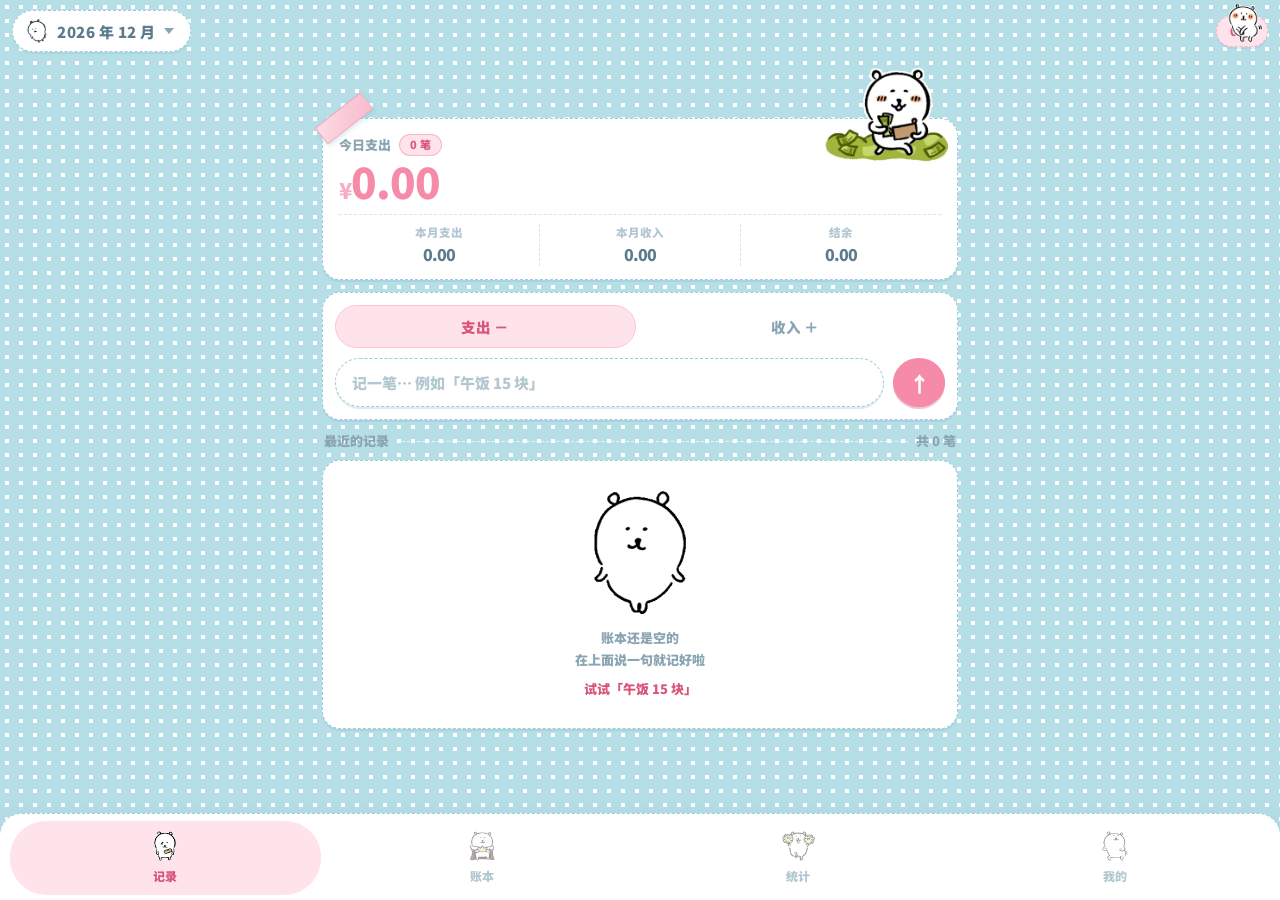
==== commit 3e7e5941: "fix(ledger,xiongji): self-heal records whose amount came back empty" ====
--- a/xiongji/index.html
+++ b/xiongji/index.html
@@ -6,17 +6,26 @@
 <meta name="format-detection" content="telephone=no">
 <title>熊记</title>
 <meta name="description" content="手账风记账 · 快捷指令自动记账 · 数据存自己的 GitHub 私有仓库 · 离线可用">
-<!-- theme-color 设为白色：iOS 独立 App 模式下视口底部约 47pt 是系统窗口背景区
-     （网页渲染不进去），它的填色跟这里 / manifest 的 background_color 走。
-     设成白色才能和底部 tab 栏连成一片，不然会露出一条薄荷色带。 -->
-<meta name="theme-color" content="#FFFFFF">
+<!-- theme-color = 薄荷底色：iOS 独立 App 模式下屏幕顶部约 47pt 是状态栏区
+     （网页渲染不进去），它的填色跟这里 / manifest 的 theme_color 走。
+     页面顶部本来就是薄荷色（body::before 铺的），同色才不会在状态栏下露一条异色带。
+     ⚠️ 2026-10-15 之前这里是白色 —— 那是配合 black-translucent 的临时补丁
+     （当时系统带在**底部**、设白是为了和白色 tab 栏连成一片）；换成 default 后
+     系统带移到顶部、补丁的理由消失了，颜色跟着页面顶部走才对。 -->
+<meta name="theme-color" content="#B5DEE6">
 <link rel="manifest" href="./manifest.json">
 <link rel="icon" type="image/png" href="./icons/icon-192.png">
 <link rel="apple-touch-icon" href="./icons/apple-touch-icon.png">
 <link rel="stylesheet" href="./assets/fonts/notosans.css">
 <meta name="apple-mobile-web-app-capable" content="yes">
 <meta name="mobile-web-app-capable" content="yes">
-<meta name="apple-mobile-web-app-status-bar-style" content="black-translucent">
+<!-- ⚠️ 必须是 default，不要改成 black-translucent。
+     2026-10-14 真机实测：black-translucent 下 iOS 让网页铺到状态栏底下，
+     但把**屏幕最底那 47px** 让出去 —— 视口底比屏幕底高 47px，底栏永远悬空。
+     诊断数据：innerHeight 797 vs screen.height 844，差 47。
+     （同一天懒人记账也是这个病，改成本值后用户确认修好。）
+     注意：改这个 meta 必须**删掉主屏图标重新添加**才生效，iOS 会缓存。 -->
+<meta name="apple-mobile-web-app-status-bar-style" content="default">
 <meta name="apple-mobile-web-app-title" content="熊记">
 
 <style>
@@ -77,14 +86,16 @@
   -webkit-touch-callout:none;
 }
 
-/* ⚠️ html 的底色必须是白色 —— iOS 独立 App 模式下视口底部约 47pt 是系统窗口
-   背景区（网页渲染不进去），**系统画那条带时取的就是 html 的底色**。
-   设成薄荷色就会在底部露出一条薄荷带，看起来像 tab 栏没贴底。
-   页面真正的薄荷底 + 波点由下面的 body::before 铺满视口（见那条注释）。 */
+/* ⚠️ html 的底色跟页面顶部保持一致（薄荷）。iOS 独立 App 模式下屏幕最顶约 47pt
+   是状态栏区（网页渲染不进去），**系统画那条带的取色来源之一就是 html 的底色**
+   （另一个是 theme-color）。设成白色会在薄荷色页面顶上压出一条白带。
+   页面真正的薄荷底 + 波点由下面的 body::before 铺满视口（见那条注释）。
+   ⚠️ 2026-10-15 改成 status-bar-style=default 之后才有这条：此前系统带在**底部**、
+   紧挨着白色 tab 栏，所以那时 html 底色必须是白色。带子挪到顶部后，颜色要跟着顶部走。 */
 html{
   -webkit-text-size-adjust:100%; overflow-anchor:none;
   height:100%; overflow:hidden;
-  background-color:#FFFFFF;
+  background-color:var(--page);
 }
 body{
   /* ⚠️ 高度必须由 JS 写 --app-h，**不要改成 height:100% / 100vh / 100dvh**。
@@ -113,16 +124,17 @@
   letter-spacing:-1px;
 }
 /* 薄荷底 + 白波点：固定铺满视口，垫在所有内容之下。
-   底色放在这一层而不是 html 上，是为了让 html 保持白色（见上面那条注释）。 */
+   （html 的底色也是薄荷，见上面那条注释 —— 两层同色，状态栏区就不露异色带。） */
 body::before{
   content:''; position:fixed; inset:0; z-index:0; pointer-events:none;
   background-color:var(--page);
   background-image:radial-gradient(#FFFFFF 2.2px, transparent 2.5px);
   background-size:14px 14px;
 }
-/* 独立 App 模式下视口底部约 47pt 是 iOS 窗口背景区（网页渲染不进去），
-   那里由系统填成白色、和 tab 栏同色；视口最底部本来就被 tab 栏盖住，
-   所以波点不需要再做渐隐。 */
+/* 底部不需要再做渐隐：视口最底部本来就被 tab 栏盖住。
+   2026-10-15 之前这里写的是「视口底部约 47pt 是 iOS 窗口背景区、由系统填白」——
+   那是 black-translucent 时代的事；改成 default 后系统带移到**顶部**（状态栏区），
+   底部不再有那条带。 */
 
 /* 按钮 / 输入框的字重也要跟着钉到 900：控件不继承 body 的字重，
    浏览器的 UA 默认值会把它们按 400 渲染，那 900 那档就白打包了。 */
@@ -481,15 +493,14 @@
 .foot-note{font-size:11.5px; color:var(--ink2); text-align:center; line-height:1.9; padding:2px 10px 6px;}
 
 /* ---------- 底部任务栏 ----------
-   ⚠️ 独立 App 模式下，网页视口比屏幕矮约 47pt（iOS 的窗口背景区，网页画不进去），
-   那条带由系统按 manifest 的 background_color 填色。
-   所以 manifest 的 background_color 设成白色 = 和本栏同色，视觉上就一路贴到屏幕底。
-   若改成本栏其它颜色，记得同步改 manifest.json，否则底部会露出一条异色带。
-
    ⚠️ 底部内边距不再按 safe-area 叠加：
    独立模式下可视区**已经包含** Home Indicator 那段，再补一次 safe-area 等于留两遍，
    底栏会浮起来约 34px（这就是"任务栏有点高"的来源）。
-   与「待会吃什么 / 懒人记账 / 坚持 / 电子收纳」四处保持同一做法：写死 8px。 */
+   与「待会吃什么 / 懒人记账 / 坚持 / 电子收纳」四处保持同一做法：写死 8px。
+
+   ⚠️ 2026-10-15：真正让底栏贴底的是 <head> 里的 status-bar-style=default
+   （black-translucent 会让视口底比屏幕底高 47px，改多少 CSS 都没用）。
+   这里的内边距写死是另一件事 —— 两者都要对，底栏才既贴底又不浮起。 */
 .tabbar{
   position:fixed; left:0; right:0; bottom:0; z-index:40;
   background:var(--paper); border-top:1.5px dashed var(--line);
@@ -967,7 +978,7 @@
    数据形状也保持一致：{ records:{id:rec}, budget, cats, cfg }
    ========================================================================== */
 var LS_KEY = 'xiongji-v1';
-var VERSION = 'v1.0';
+var VERSION = 'v1.1';
 
 var S = { records:{}, budget:0, cats:null, cfg:{ owner:'', repo:'', token:'', auto:false } };
 
@@ -1738,6 +1749,126 @@
 }
 
 /* ==========================================================================
+   13.5 云端坏记录的容错解析
+   --------------------------------------------------------------------------
+   快捷指令 OCR 出来的账可能「带病上传」，实测三个毛病会同时出现：
+     · 金额为空          "amount":,
+     · 后面多一个游离引号  "src":"shortcut""
+     · raw 里是真正的换行（JSON 字符串里不允许出现裸换行）
+   这种文本直接 JSON.parse 一定抛错，整条记录就在同步时被静默丢掉 ——
+   用户看到的现象就是「明明记了，App 里却没有」。
+
+   所以这里手写一套宽松解析：先按原样试，再按几种修补组合试。
+   金额补不出来时，从 raw 全文里再捞一次（支付宝账单页金额常独占一行）。
+   ========================================================================== */
+function escapeCtl(s){
+  var out = '', inStr = false, esc = false;
+  for (var i = 0; i < s.length; i++){
+    var ch = s.charAt(i), code = s.charCodeAt(i);
+    if (esc){ out += ch; esc = false; continue; }
+    if (ch === '\\'){ out += ch; esc = true; continue; }
+    if (ch === '"'){ inStr = !inStr; out += ch; continue; }
+    if (inStr && code < 0x20){
+      if (ch === '\n') out += '\\n'; else if (ch === '\r') out += '\\r'; else if (ch === '\t') out += '\\t';
+      else out += '\\u' + ('000' + code.toString(16)).slice(-4);
+      continue;
+    }
+    out += ch;
+  }
+  return out;
+}
+/* 跟 escapeCtl 的区别：字符串里遇到引号，先看后面是不是 , : } ] 或结尾，
+   是才当收尾引号，否则当成内容里的引号转义掉。专门对付 "shortcut"" 这种多出来的引号。 */
+function escapeCtlSmart(s){
+  var out = '', inStr = false, esc = false;
+  for (var i = 0; i < s.length; i++){
+    var ch = s.charAt(i), code = s.charCodeAt(i);
+    if (esc){ out += ch; esc = false; continue; }
+    if (ch === '\\'){ out += ch; esc = true; continue; }
+    if (ch === '"'){
+      if (!inStr){ inStr = true; out += ch; continue; }
+      var j = i + 1, nx = '';
+      while (j < s.length && /\s/.test(s.charAt(j))) j++;
+      nx = s.charAt(j);
+      if (nx === ',' || nx === ':' || nx === '}' || nx === ']' || nx === ''){ inStr = false; out += ch; }
+      else out += '\\"';
+      continue;
+    }
+    if (inStr && code < 0x20){
+      if (ch === '\n') out += '\\n'; else if (ch === '\r') out += '\\r'; else if (ch === '\t') out += '\\t';
+      else out += '\\u' + ('000' + code.toString(16)).slice(-4);
+      continue;
+    }
+    out += ch;
+  }
+  return out;
+}
+function fixEmptyVals(s){
+  return s.replace(/:\s*,/g, ':0,').replace(/:\s*([}\]])/g, ':0$1').replace(/,\s*([}\]])/g, '$1');
+}
+function looseJson(text){
+  var s = String(text == null ? '' : text);
+  try { return { ok:true, obj:JSON.parse(s), repaired:false }; } catch(e){}
+  var cands = [
+    fixEmptyVals(s),
+    escapeCtl(s),
+    escapeCtl(fixEmptyVals(s)),
+    s.replace(/[\r\n\t]/g, function(c){ return c === '\n' ? '\\n' : c === '\r' ? '\\r' : '\\t'; }),
+    escapeCtlSmart(s),
+    /* 三个毛病一起犯的那条 —— 少了它，带病记录一条都救不回来 */
+    escapeCtlSmart(fixEmptyVals(s))
+  ];
+  for (var i = 0; i < cands.length; i++){
+    try { return { ok:true, obj:JSON.parse(cands[i]), repaired:true }; } catch(e){}
+  }
+  return { ok:false, obj:null, repaired:false };
+}
+/* 从 OCR 全文里补金额。顺序有讲究：
+     ① 带符号的两位小数  -28.80      （最可靠）
+     ② 数字 + 「元」      28.8元
+     ③ 独占一行的数字     28.80 / 30  （支付宝账单页金额常单独一行）
+     ④ 带符号的整数       -30
+   ①②④ 都加了「前面不是数字」的守卫，否则日期 2026-10-13 里的 -10 会抢在真金额前被匹配。 */
+function parseRawAmount(text){
+  var s = String(text || '');
+  var m = s.match(/(?<![0-9])([+\-])\s*([0-9][0-9,]*\.[0-9]{1,2})/);
+  if (m) return Math.abs(parseFloat(m[2].replace(/,/g, ''))) || 0;
+  m = s.match(/([0-9][0-9,]*(?:\.[0-9]{1,2})?)\s*元/);
+  if (m) return Math.abs(parseFloat(m[1].replace(/,/g, ''))) || 0;
+  m = s.match(/^[ \t]*([+\-]?)([0-9][0-9,]*(?:\.[0-9]{1,2})?)[ \t]*$/m);
+  if (m) return Math.abs(parseFloat(m[2].replace(/,/g, ''))) || 0;
+  m = s.match(/(?<![0-9])([+\-])\s*([0-9][0-9,]*)(?![0-9.])/);
+  if (m) return Math.abs(parseFloat(m[2].replace(/,/g, ''))) || 0;
+  return 0;
+}
+function tsFromTime(t){
+  var m = String(t || '').match(/(\d{4})-(\d{2})-(\d{2})[ _](\d{2}):(\d{2})/);
+  if (m) return new Date(+m[1], +m[2] - 1, +m[3], +m[4], +m[5]).getTime();
+  var p = Date.parse(String(t || '').replace(' ', 'T').replace(/_/g, 'T'));
+  return isNaN(p) ? 0 : p;
+}
+/* 把云端拉下来的一条记录收拾成 App 内部形状。
+   金额为空就翻 raw 找回；没有 ts 就用 time 补，否则排序和分组会乱。 */
+function normalizeCloud(obj, idFromPath){
+  var rec = {
+    id: String(obj.id || idFromPath || ''),
+    type: obj.type === 'income' ? 'income' : 'expense',
+    amount: Math.abs(Number(obj.amount)) || 0,
+    category: String(obj.category || ''),
+    account: String(obj.account || ''),
+    note: String(obj.note || ''),
+    time: String(obj.time || '')
+  };
+  var raw = String(obj.raw || obj.ocr || '');
+  if (raw) rec.raw = raw.slice(0, 2000);
+  if (!rec.amount && raw) rec.amount = parseRawAmount(raw);
+  rec.ts = tsFromTime(rec.time) || Date.now();
+  var names = cats().map(function(c){ return c.name; });
+  if (names.indexOf(rec.category) < 0) rec.category = rec.type === 'income' ? '其他收入' : '其他';
+  return rec;
+}
+
+/* ==========================================================================
    14. GitHub 同步
    --------------------------------------------------------------------------
    数据放用户自己的私有仓库：一笔一个 JSON 文件，只增不改名，规避冲突。
@@ -1829,10 +1960,20 @@
         pullChain = pullChain.then(function(){
           return ghApi(repo + '/contents/data/' + encodeURIComponent(id) + '.json')
             .then(function(info){
-              var obj;
-              if (info && info.content) obj = JSON.parse(unb64(info.content));
-              else if (info && info.amount != null) obj = info;
-              if (obj && obj.amount != null) { S.records[id] = obj; pulled++; }
+              var obj = null;
+              if (info && typeof info.content === 'string' && info.content){
+                /* 带病记录（金额空 / 多引号 / raw 有裸换行）用宽松解析救回来，
+                   别让 JSON.parse 抛错把整条记录吞掉。 */
+                obj = looseJson(unb64(info.content)).obj;
+                if (!obj){
+                  try { obj = JSON.parse(unb64(info.content)); } catch(e){}
+                }
+              } else if (info && info.amount != null){
+                obj = info;
+              }
+              if (!obj) return;
+              var rec = normalizeCloud(obj, id);
+              if (rec.amount > 0) { S.records[rec.id || id] = rec; pulled++; }
             })
             .catch(function(e){ console.warn('拉取失败', id, e); });
         });
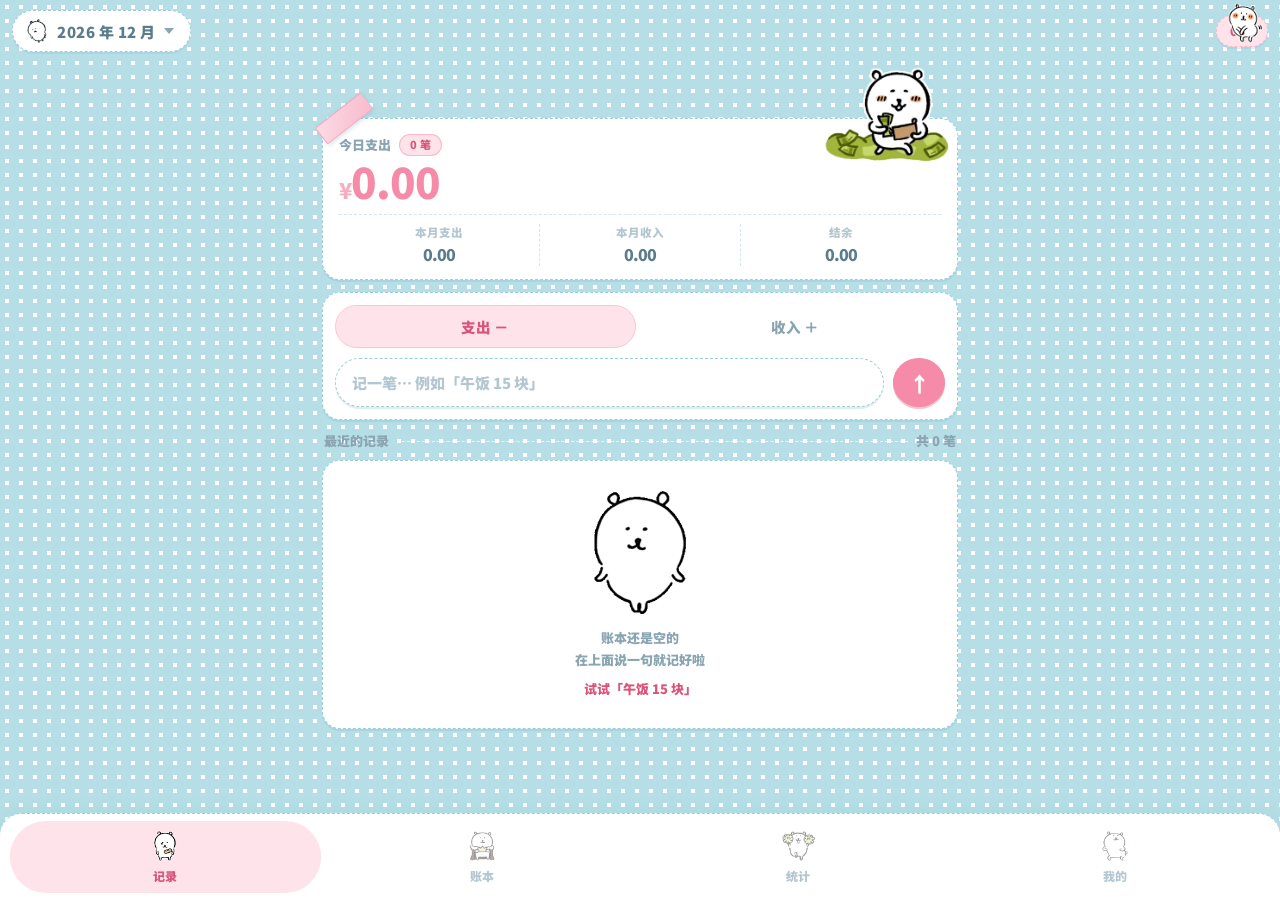
==== commit 87598acf: "xiongji: export as JSON + add clear-local-data" ====
--- a/xiongji/index.html
+++ b/xiongji/index.html
@@ -863,6 +863,11 @@
         <span class="n">关于</span>
         <span class="d" id="featVer">v1.0</span>
       </button>
+      <button class="card feat" data-act="wipe">
+        <span class="ic"><img src="./assets/bear/hero-shock.png" alt=""></span>
+        <span class="n">清空本机</span>
+        <span class="d" id="featWipe">只清这台手机</span>
+      </button>
       <button class="card feat wide" data-act="update">
         <span class="ic"><img src="./assets/bear/hero-load.png" alt=""></span>
         <span class="n">检查更新</span>
@@ -978,7 +983,7 @@
    数据形状也保持一致：{ records:{id:rec}, budget, cats, cfg }
    ========================================================================== */
 var LS_KEY = 'xiongji-v1';
-var VERSION = 'v1.1';
+var VERSION = 'v1.2';
 
 var S = { records:{}, budget:0, cats:null, cfg:{ owner:'', repo:'', token:'', auto:false } };
 
@@ -2130,7 +2135,7 @@
   $('sheetTitle').textContent = '导出数据';
   $('sheetBody').innerHTML =
     '<div class="hint" style="font-size:12px;color:var(--ink2);line-height:1.8;margin-bottom:14px;">' +
-      '导出成 CSV，可用 Excel / 数字表格打开。' +
+      '导出成 JSON 备份文件，包含全部字段，可以再导回来。' +
     '</div>' +
     '<div class="card" style="padding:14px;border-style:solid;margin-bottom:14px;">' +
       '<div style="display:flex;justify-content:space-between;font-size:13.5px;">' +
@@ -2138,27 +2143,38 @@
       '<div style="display:flex;justify-content:space-between;font-size:13.5px;margin-top:8px;">' +
         '<span>时间范围</span><b>' + from + ' ~ ' + to + '</b></div>' +
       '<div style="display:flex;justify-content:space-between;font-size:13.5px;margin-top:8px;">' +
-        '<span>包含字段</span><b>日期 / 分类 / 金额 / 备注</b></div>' +
+        '<span>包含字段</span><b>时间 / 类型 / 分类 / 金额 / 备注 / 支付方式</b></div>' +
     '</div>' +
     '<div class="btn-row">' +
       '<button class="btn" id="expCancel">取消</button>' +
-      '<button class="btn primary" id="expGo">导出 CSV</button>' +
+      '<button class="btn primary" id="expGo">导出 JSON</button>' +
     '</div>';
 
   $('sheetClose').onclick = closeSheet;
   $('expCancel').onclick = closeSheet;
   $('expGo').onclick = function(){
-    var lines = ['日期,时间,类型,分类,金额,备注,支付方式'];
-    list.forEach(function(r){
-      lines.push([ ymd(r.ts), hm(r.ts), r.type === 'income' ? '收入' : '支出',
-        r.category || '', r.amount, (r.note || '').replace(/,/g,'，'), r.account || '' ].join(','));
-    });
-    var csv = '\ufeff' + lines.join('\r\n');
-    var blob = new Blob([csv], { type:'text/csv;charset=utf-8' });
+    var out = {
+      app: 'xiongji',
+      version: 1,
+      exported_at: new Date().toISOString(),
+      budget: S.budget || 0,
+      records: list.map(function(r){
+        return {
+          id: r.id,
+          type: r.type,
+          amount: r.amount,
+          category: r.category || '',
+          note: r.note || '',
+          account: r.account || '',
+          time: r.time || (ymd(r.ts) + ' ' + hm(r.ts))
+        };
+      })
+    };
+    var blob = new Blob([JSON.stringify(out, null, 2)], { type:'application/json' });
     var url = URL.createObjectURL(blob);
     var a = document.createElement('a');
     a.href = url;
-    a.download = '熊记-' + ymd(Date.now()) + '.csv';
+    a.download = '熊记-' + ymd(Date.now()) + '.json';
     document.body.appendChild(a);
     a.click();
     document.body.removeChild(a);
@@ -2168,6 +2184,45 @@
   };
 
   openSheetFrom(window.__lastTap);
+}
+
+/* 只清这台手机上的数据，不动云端仓库。
+   为什么要它：同步是「本机有、云端没有就推上去」，光删云端没用 ——
+   本机还留着的话，下次同步又全传回去了。
+   账号配置（用户名/仓库/token）刻意保留，否则用户还得重新填一遍。 */
+function openWipe(){
+  var n = allRecords().length;
+  var configured = cfgReady();
+  $('sheetTitle').textContent = '清空本机数据';
+  $('sheetBody').innerHTML =
+    '<div class="hint" style="font-size:12.5px;color:var(--ink2);line-height:1.9;margin-bottom:14px;">' +
+      '会清掉这台手机上记录的 <b>' + n + ' 笔</b>账目，<b>云端仓库不动</b>。' +
+      (configured
+        ? '<br>云端删过了的话，清完就彻底干净了 —— 本机没有的账目也不会被传上去。'
+        : '<br>你的账号配置会保留，不用重填。') +
+    '</div>' +
+    '<div class="card" style="padding:14px;border-style:solid;margin-bottom:14px;background:var(--pink-l);">' +
+      '<div style="font-size:13px;color:var(--pink-d);line-height:1.9;">' +
+        '这个操作不可撤销。<br>想留底的话先去「导出数据」存一份 JSON。' +
+      '</div>' +
+    '</div>' +
+    '<div class="btn-row">' +
+      '<button class="btn" id="wipeCancel">取消</button>' +
+      '<button class="btn danger" id="wipeGo">清空 ' + n + ' 笔</button>' +
+    '</div>';
+  openSheetFrom(window.__lastTap);
+  $('sheetClose').onclick = closeSheet;
+  $('wipeCancel').onclick = closeSheet;
+  $('wipeGo').onclick = function(){
+    askConfirm('确定清空本机 ' + n + ' 笔账目？云端不受影响，但这个操作不可撤销。', function(){
+      S.records = {};
+      pendingDeletes = [];
+      save();
+      closeSheet();
+      refresh();
+      toast('已清空本机 ' + n + ' 笔');
+    }, '清 空');
+  };
 }
 
 /* ==========================================================================
@@ -2385,6 +2440,7 @@
       if (act === 'export') return openExport();
       if (act === 'sync')   return openSync();
       if (act === 'about')  return openAbout();
+      if (act === 'wipe')   return openWipe();
       if (act === 'update') return checkUpdate();
     });
   });
